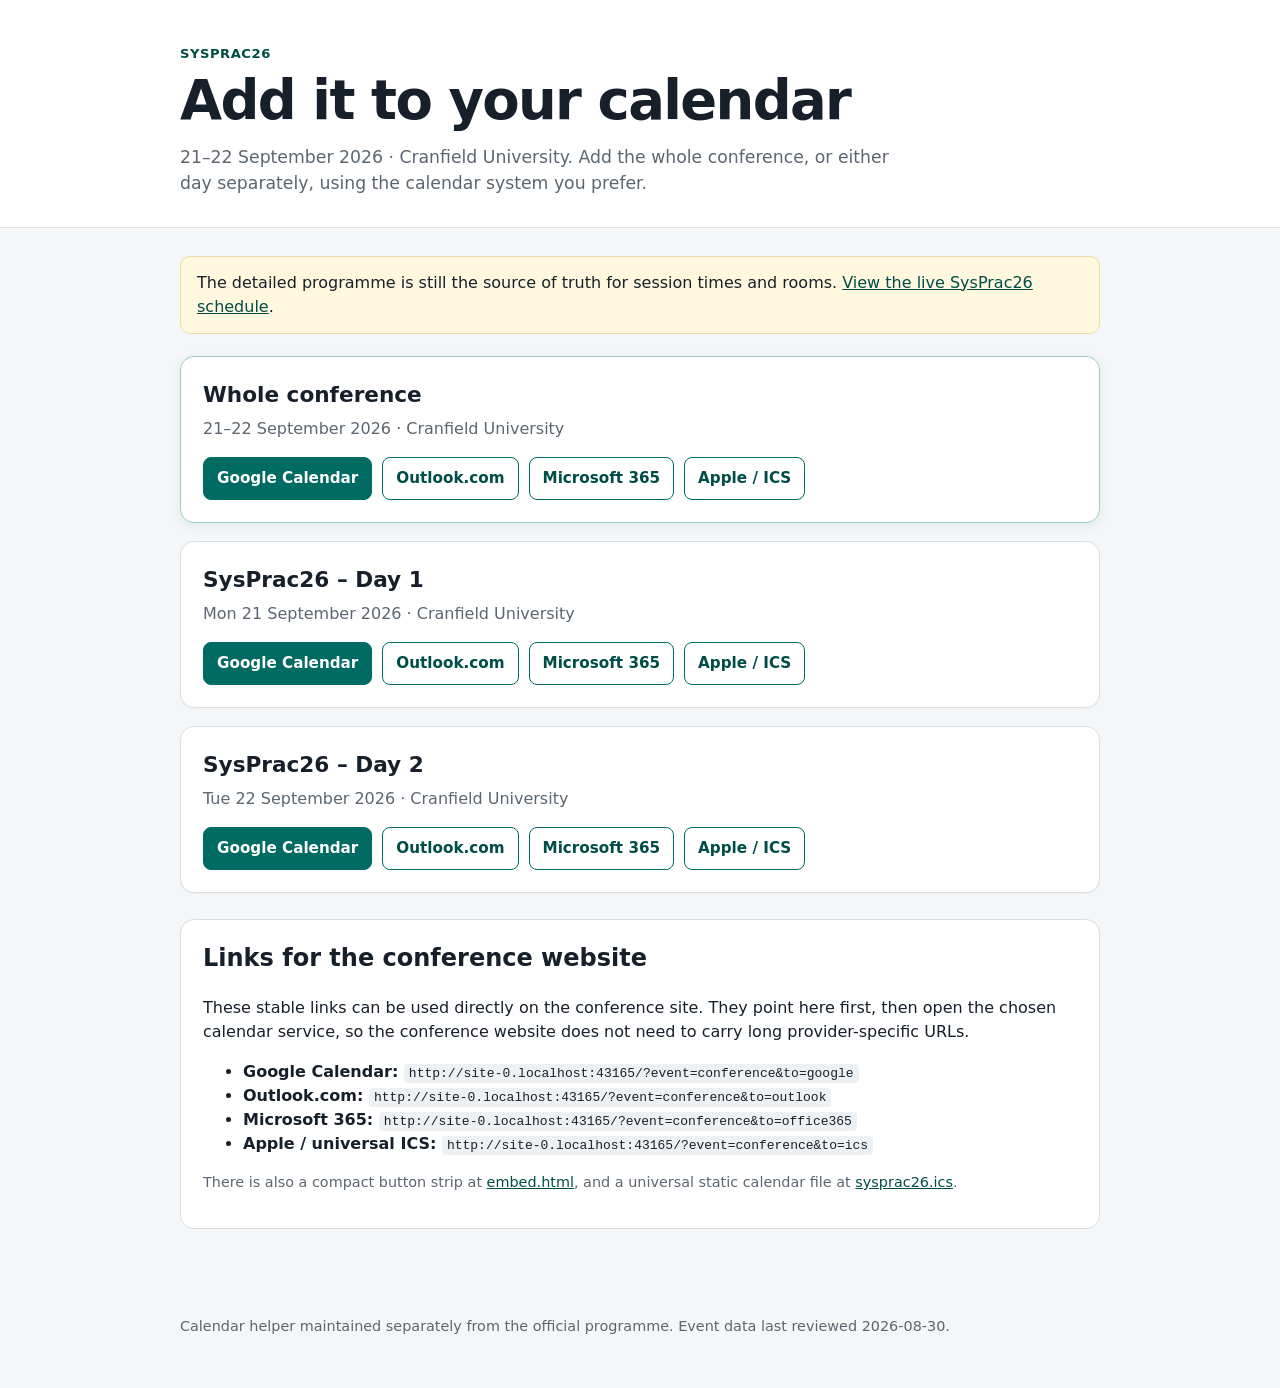
==== index.html @ f89345c1 "Add standalone SysPrac26 calendar page" ====
<!doctype html>
<html lang="en-GB">
<head>
  <meta charset="utf-8">
  <meta name="viewport" content="width=device-width, initial-scale=1">
  <meta name="description" content="Add SysPrac26, 21–22 September 2026 at Cranfield University, to Google Calendar, Outlook, Microsoft 365 or Apple Calendar.">
  <title>SysPrac26 – add to calendar</title>
  <link rel="stylesheet" href="styles.css">
  <script defer src="app.js"></script>
</head>
<body>
  <header>
    <div class="wrap">
      <p class="kicker">SysPrac26</p>
      <h1>Add it to your calendar</h1>
      <p class="lede">21–22 September 2026 · Cranfield University. Add the whole conference, or either day separately, using the calendar system you prefer.</p>
    </div>
  </header>

  <main class="wrap">
    <div class="notice">
      <p>The detailed programme is still the source of truth for session times and rooms. <a href="https://www.systemspractice.org/Schedule26">View the live SysPrac26 schedule</a>.</p>
    </div>

    <div id="events" class="event-grid" aria-live="polite"></div>

    <section class="direct-links">
      <h2>Links for the conference website</h2>
      <p>These stable links can be used directly on the conference site. They point here first, then open the chosen calendar service, so the conference website does not need to carry long provider-specific URLs.</p>
      <ul id="direct-links-list"></ul>
      <p class="small">There is also a compact button strip at <a href="embed.html">embed.html</a>, and a universal static calendar file at <a href="sysprac26.ics">sysprac26.ics</a>.</p>
    </section>
  </main>

  <footer>
    <div class="wrap">
      <p>Calendar helper maintained separately from the official programme. Event data last reviewed <span id="last-reviewed">2026-08-30</span>.</p>
    </div>
  </footer>
</body>
</html>
---- styles.css ----
:root {
  color-scheme: light;
  --ink: #17202a;
  --muted: #5c6670;
  --line: #d9dee3;
  --paper: #ffffff;
  --wash: #f4f6f7;
  --accent: #006b63;
  --accent-dark: #004d47;
  --focus: #ffbf47;
  font-family: Inter, ui-sans-serif, system-ui, -apple-system, BlinkMacSystemFont, "Segoe UI", sans-serif;
}

* { box-sizing: border-box; }

body {
  margin: 0;
  background: var(--wash);
  color: var(--ink);
  line-height: 1.5;
}

a { color: var(--accent-dark); }

a:focus-visible,
button:focus-visible {
  outline: 3px solid var(--focus);
  outline-offset: 3px;
}

.wrap {
  width: min(920px, calc(100% - 32px));
  margin: 0 auto;
}

header {
  background: var(--paper);
  border-bottom: 1px solid var(--line);
  padding: 44px 0 30px;
}

.kicker {
  margin: 0 0 8px;
  color: var(--accent-dark);
  font-weight: 700;
  letter-spacing: .04em;
  text-transform: uppercase;
  font-size: .82rem;
}

h1 {
  margin: 0;
  font-size: clamp(2rem, 5vw, 3.4rem);
  line-height: 1.05;
  letter-spacing: -.03em;
}

.lede {
  margin: 16px 0 0;
  max-width: 720px;
  color: var(--muted);
  font-size: 1.08rem;
}

main { padding: 28px 0 52px; }

.notice {
  background: #fff8df;
  border: 1px solid #eadba7;
  border-radius: 10px;
  padding: 14px 16px;
  margin-bottom: 22px;
}

.notice p { margin: 0; }

.event-grid {
  display: grid;
  gap: 18px;
}

.event-card {
  background: var(--paper);
  border: 1px solid var(--line);
  border-radius: 14px;
  padding: 22px;
  box-shadow: 0 1px 2px rgba(0,0,0,.04);
}

.event-card.primary {
  border-color: #9ccdc9;
  box-shadow: 0 3px 12px rgba(0, 107, 99, .08);
}

.event-card h2 {
  margin: 0 0 6px;
  font-size: 1.35rem;
}

.meta {
  margin: 0 0 16px;
  color: var(--muted);
}

.actions {
  display: flex;
  flex-wrap: wrap;
  gap: 10px;
}

.button {
  display: inline-block;
  border: 1px solid var(--accent);
  border-radius: 8px;
  padding: 9px 13px;
  background: var(--paper);
  color: var(--accent-dark);
  text-decoration: none;
  font-weight: 650;
  font-size: .95rem;
}

.button:hover {
  background: #edf8f7;
}

.button.primary {
  background: var(--accent);
  color: #fff;
}

.button.primary:hover { background: var(--accent-dark); }

.small {
  color: var(--muted);
  font-size: .9rem;
}

.direct-links {
  margin-top: 26px;
  background: var(--paper);
  border: 1px solid var(--line);
  border-radius: 14px;
  padding: 20px 22px;
}

.direct-links h2 { margin-top: 0; }

code {
  background: #eef1f3;
  border-radius: 4px;
  padding: 2px 5px;
  overflow-wrap: anywhere;
}

footer {
  padding: 20px 0 36px;
  color: var(--muted);
  font-size: .9rem;
}

.embed-body {
  background: transparent;
  padding: 8px;
}

.embed-box {
  display: flex;
  flex-wrap: wrap;
  gap: 8px;
  align-items: center;
}

.embed-label {
  font-weight: 700;
  margin-right: 2px;
}

@media (max-width: 560px) {
  header { padding-top: 30px; }
  .wrap { width: min(100% - 22px, 920px); }
  .event-card { padding: 18px; }
  .button { width: 100%; text-align: center; }
  .embed-box .button { width: auto; }
}
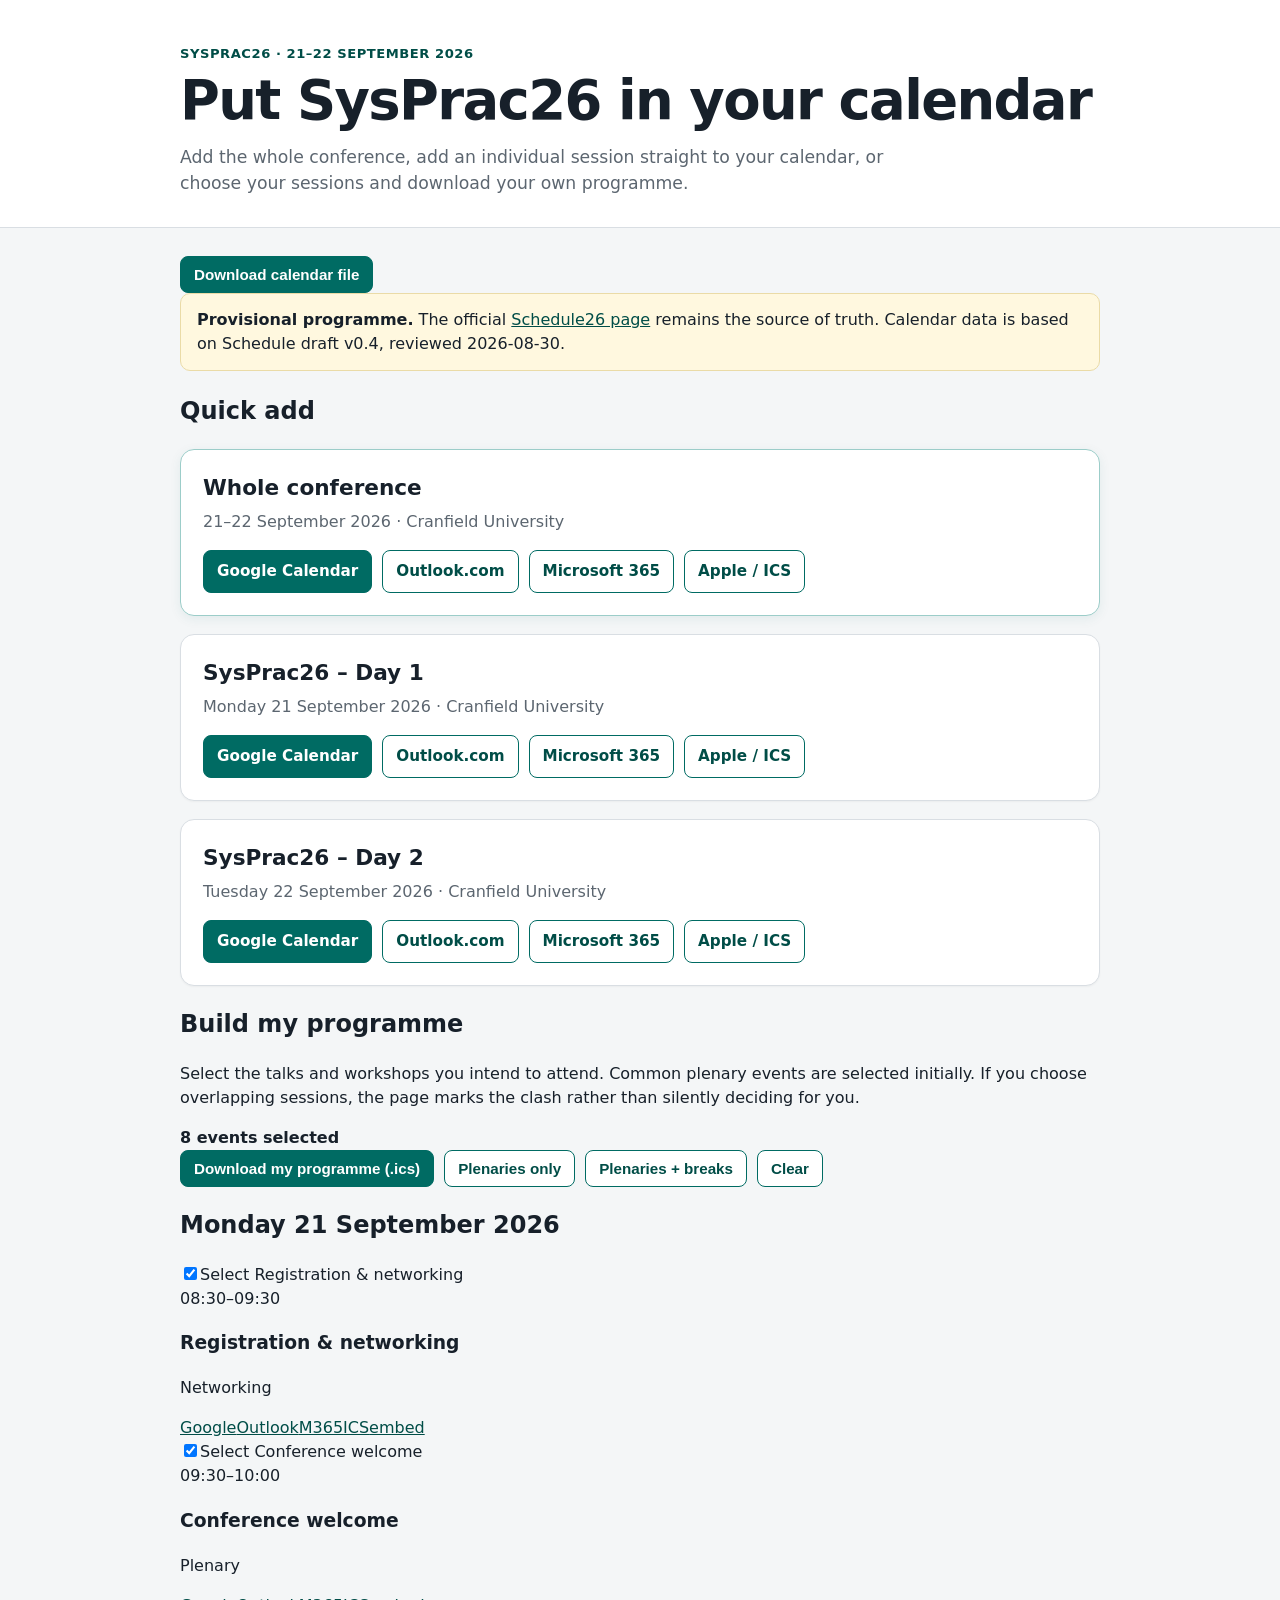
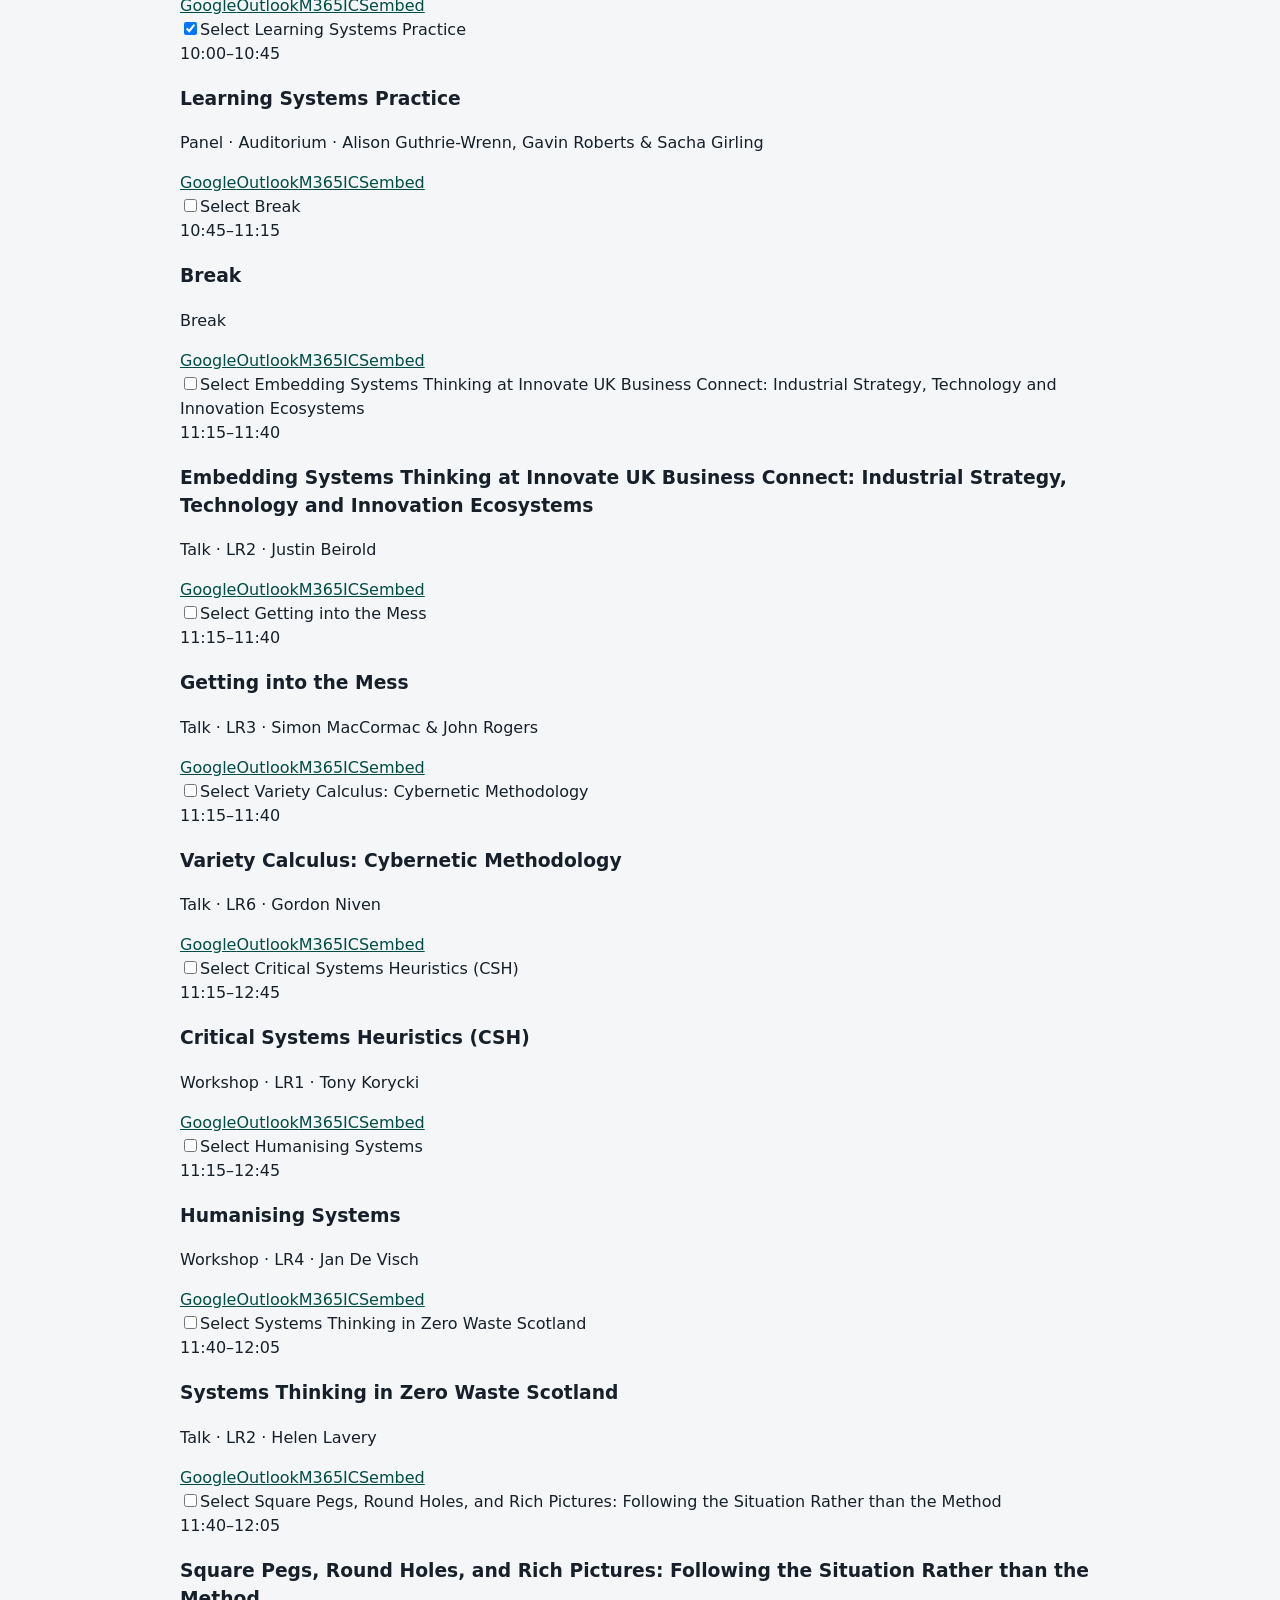
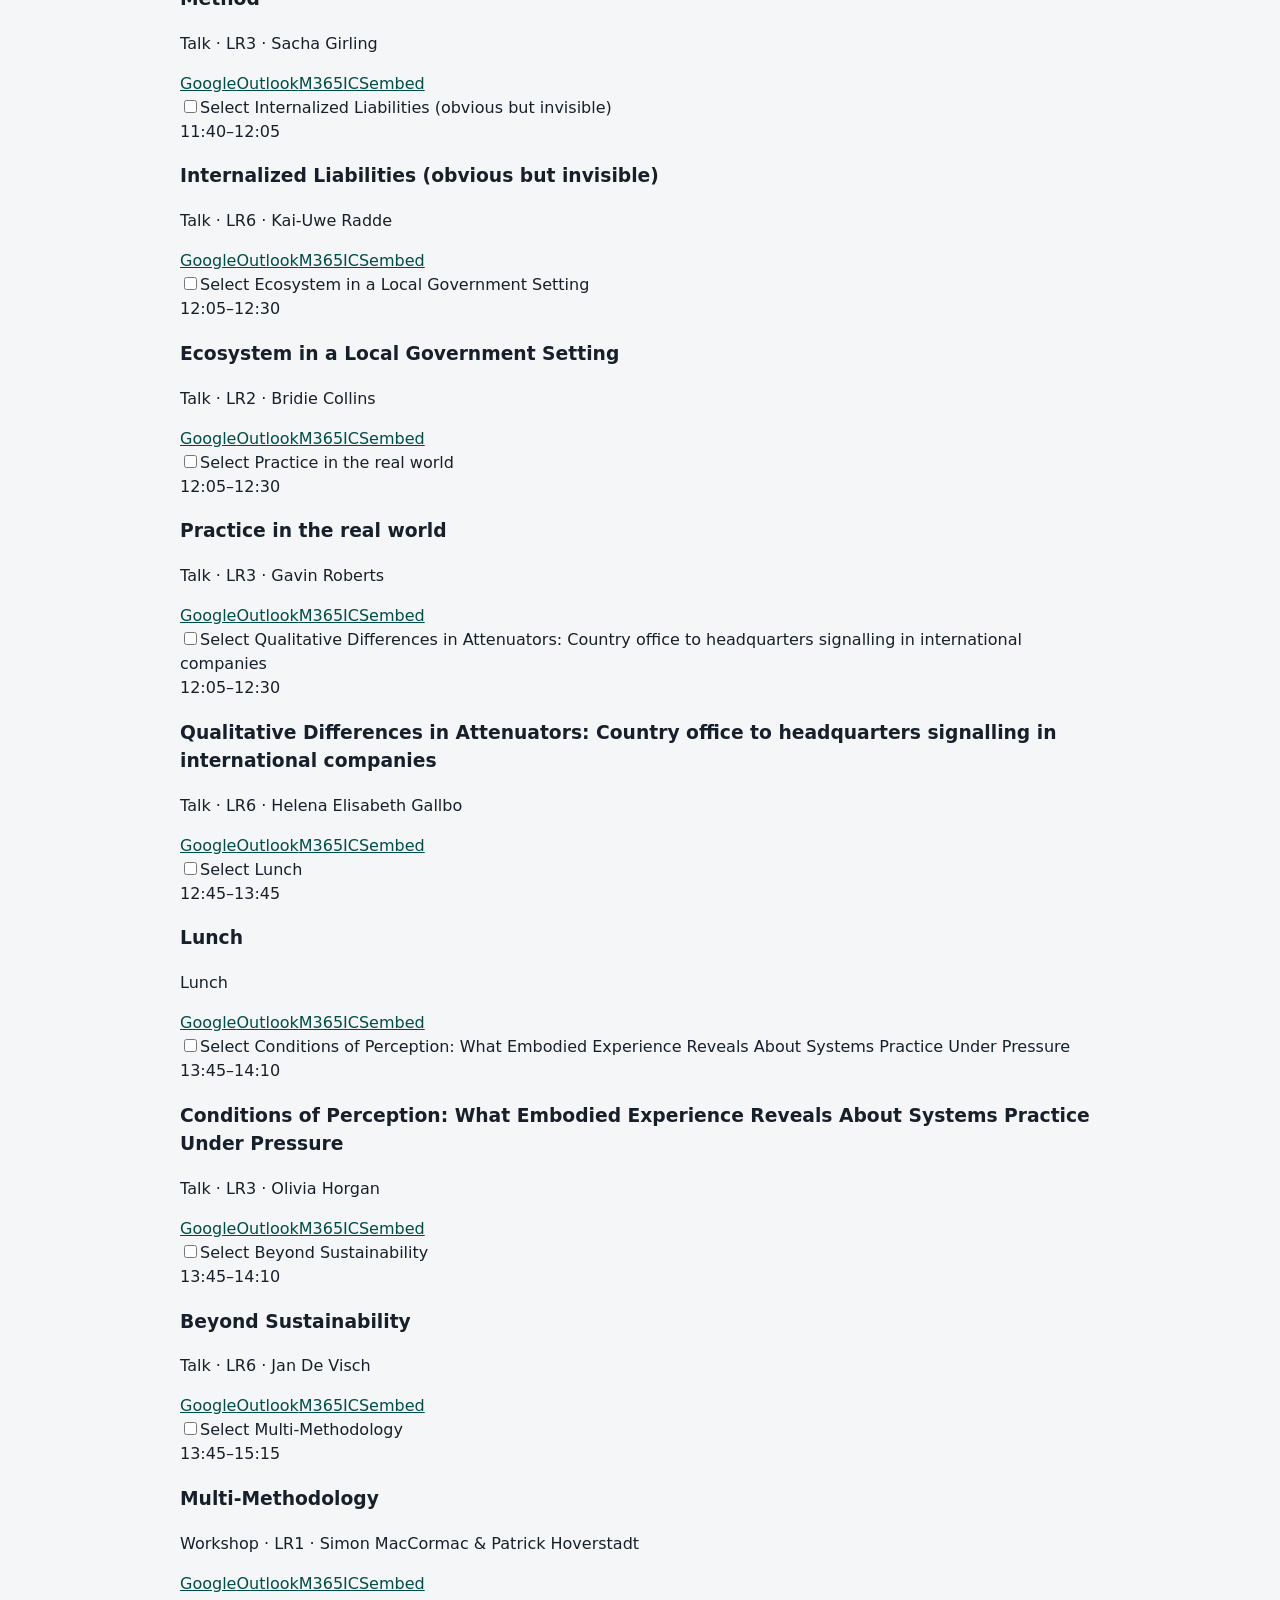
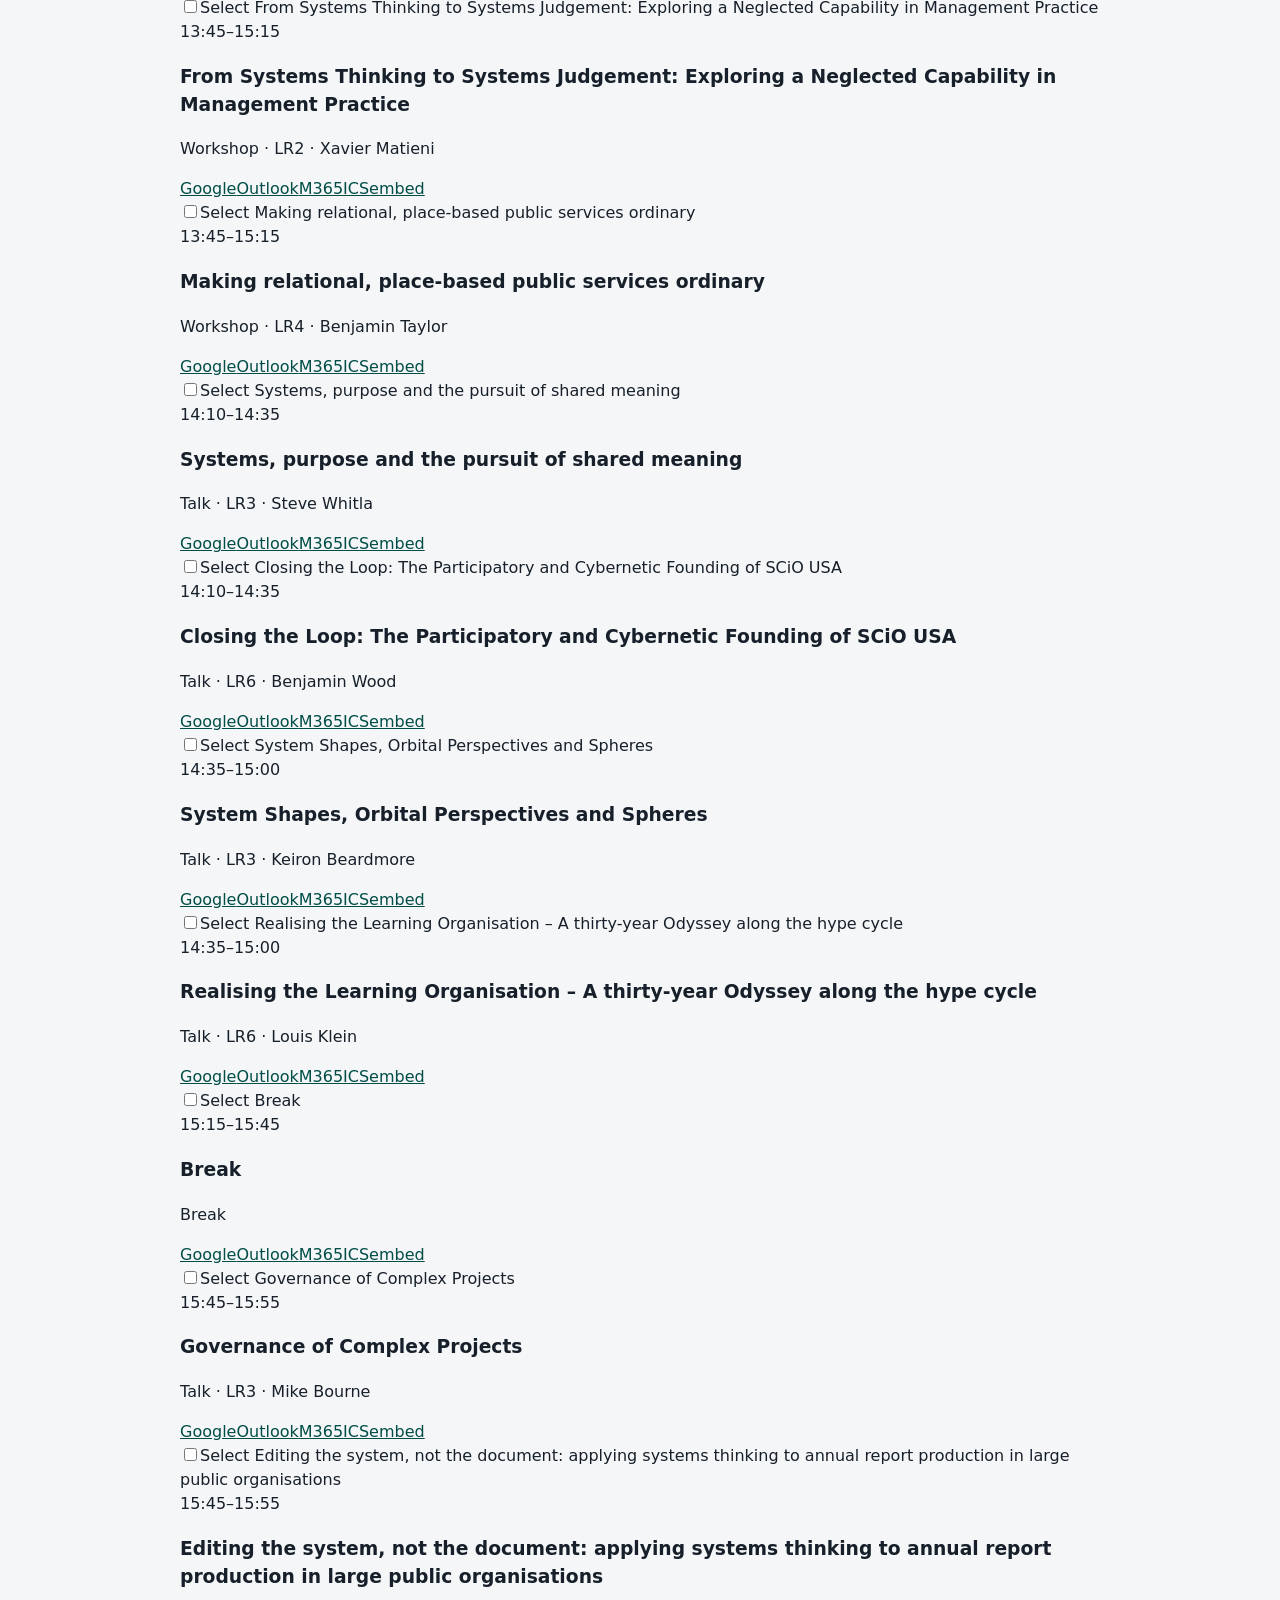
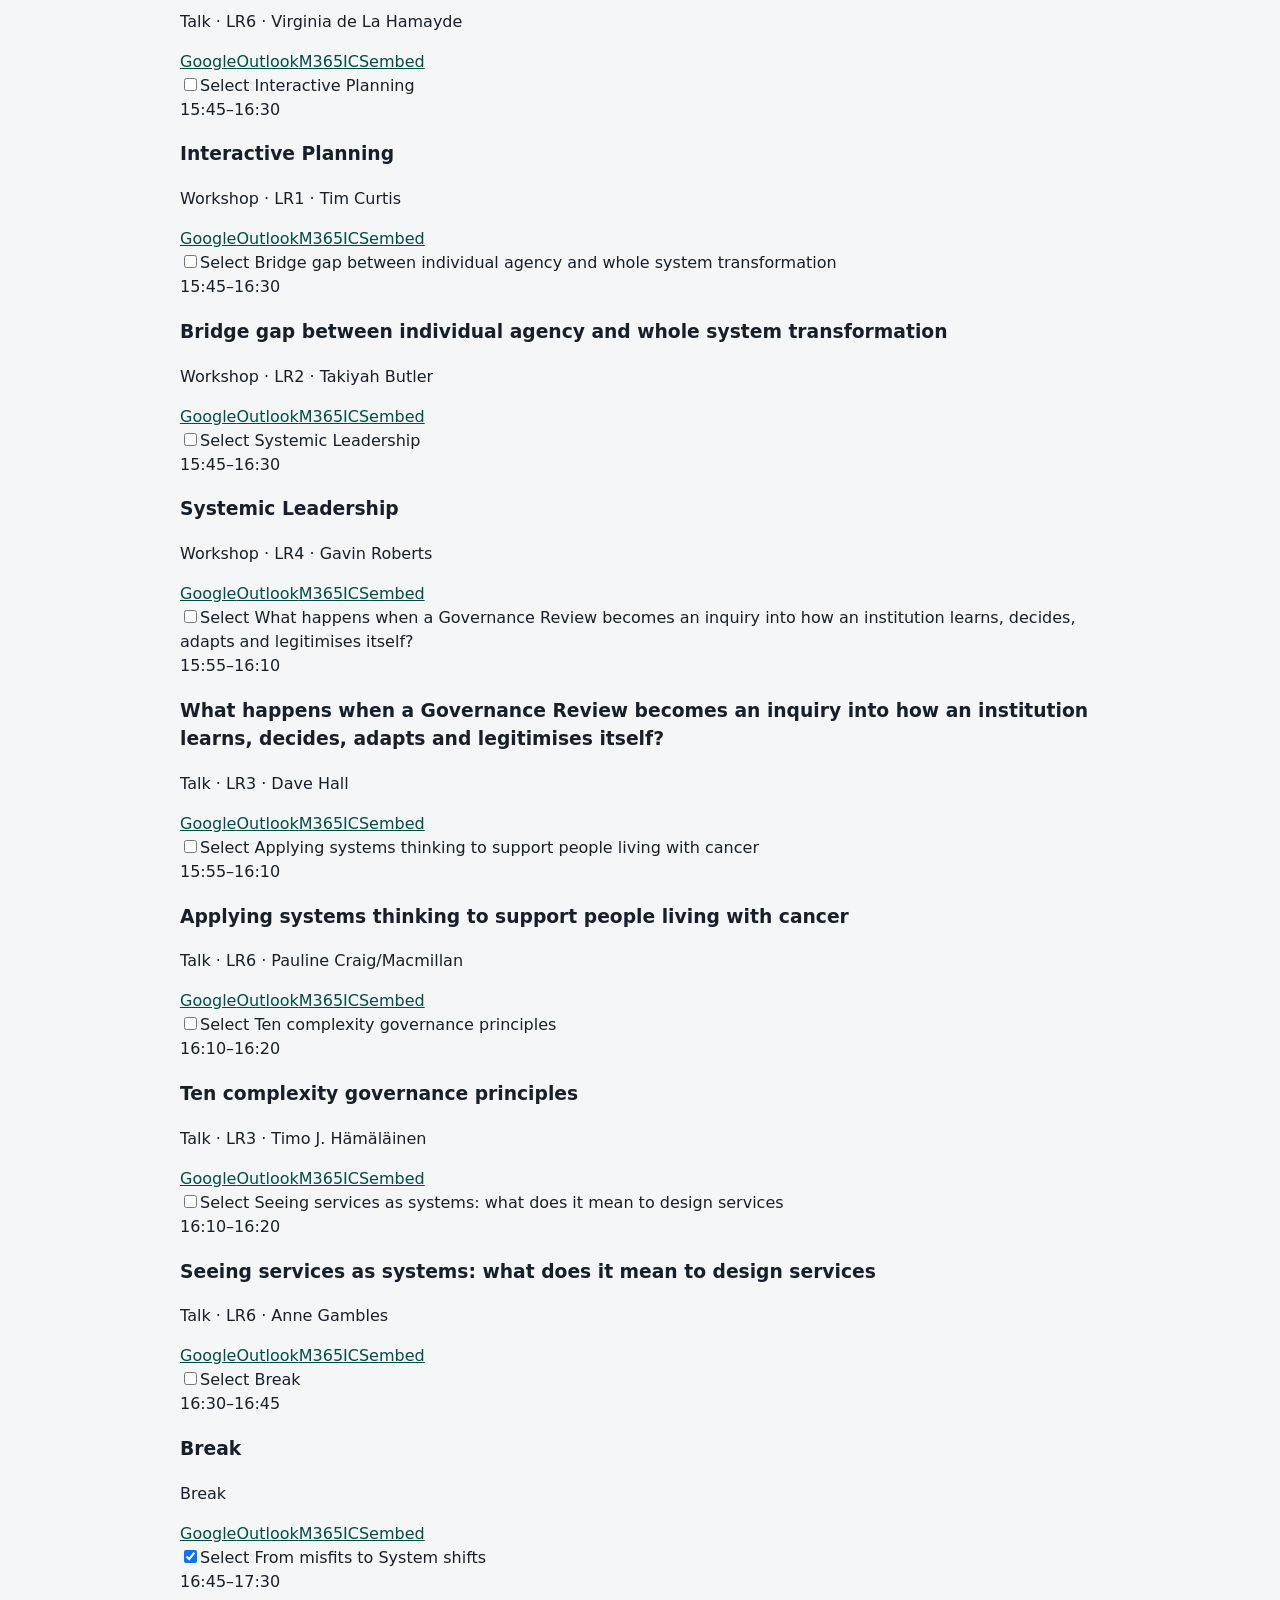
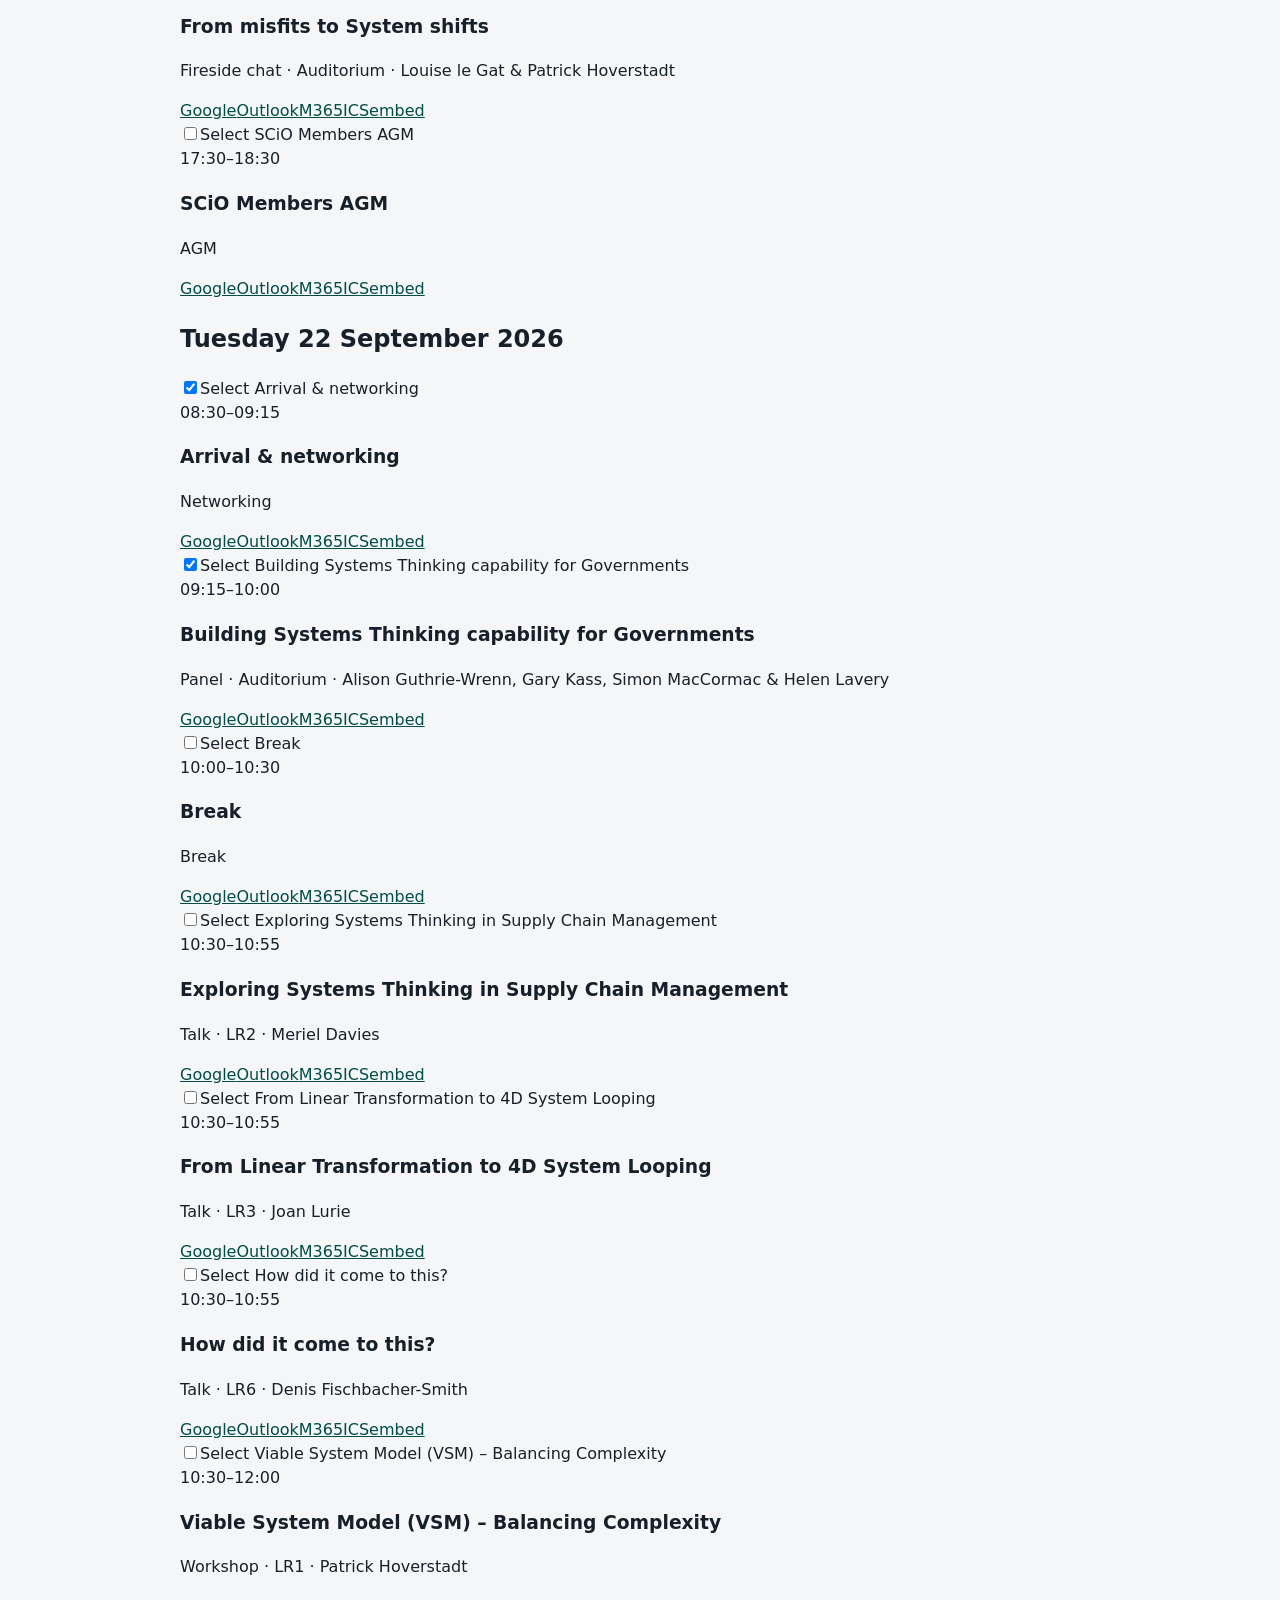
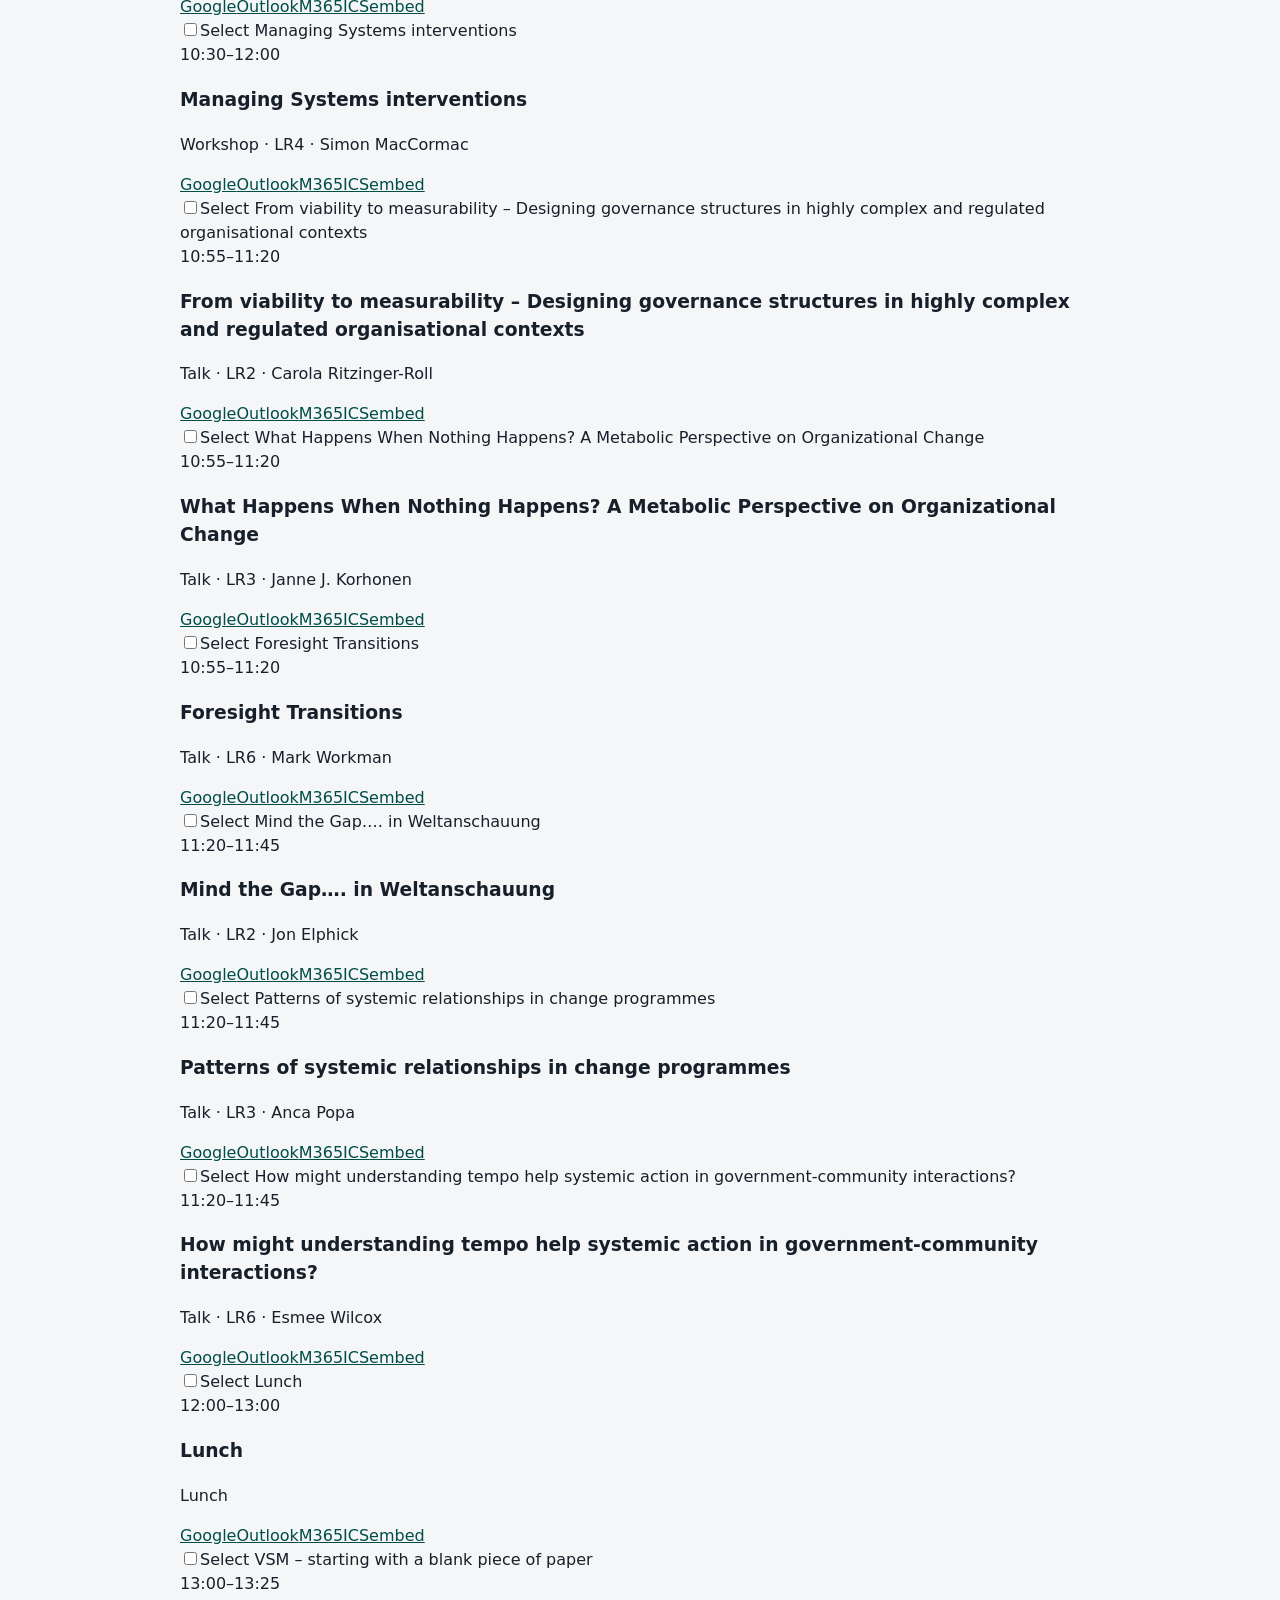
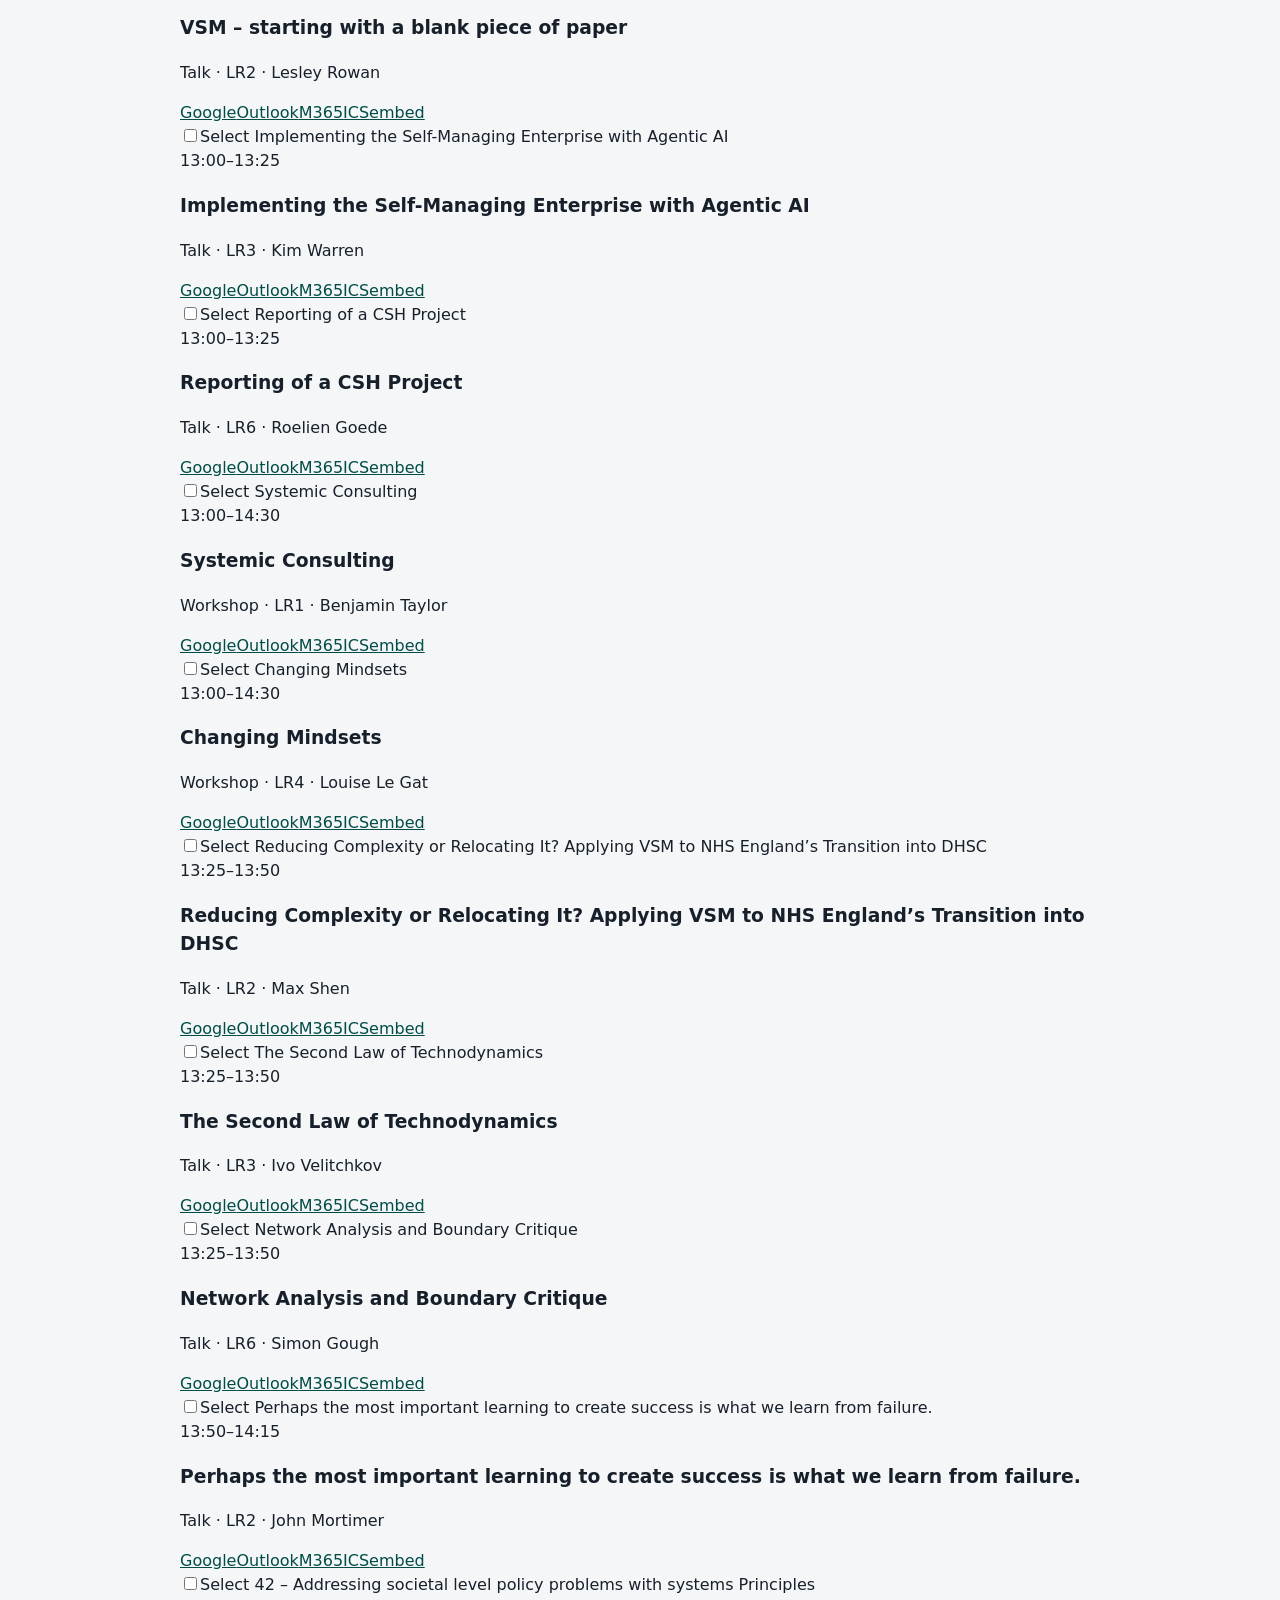
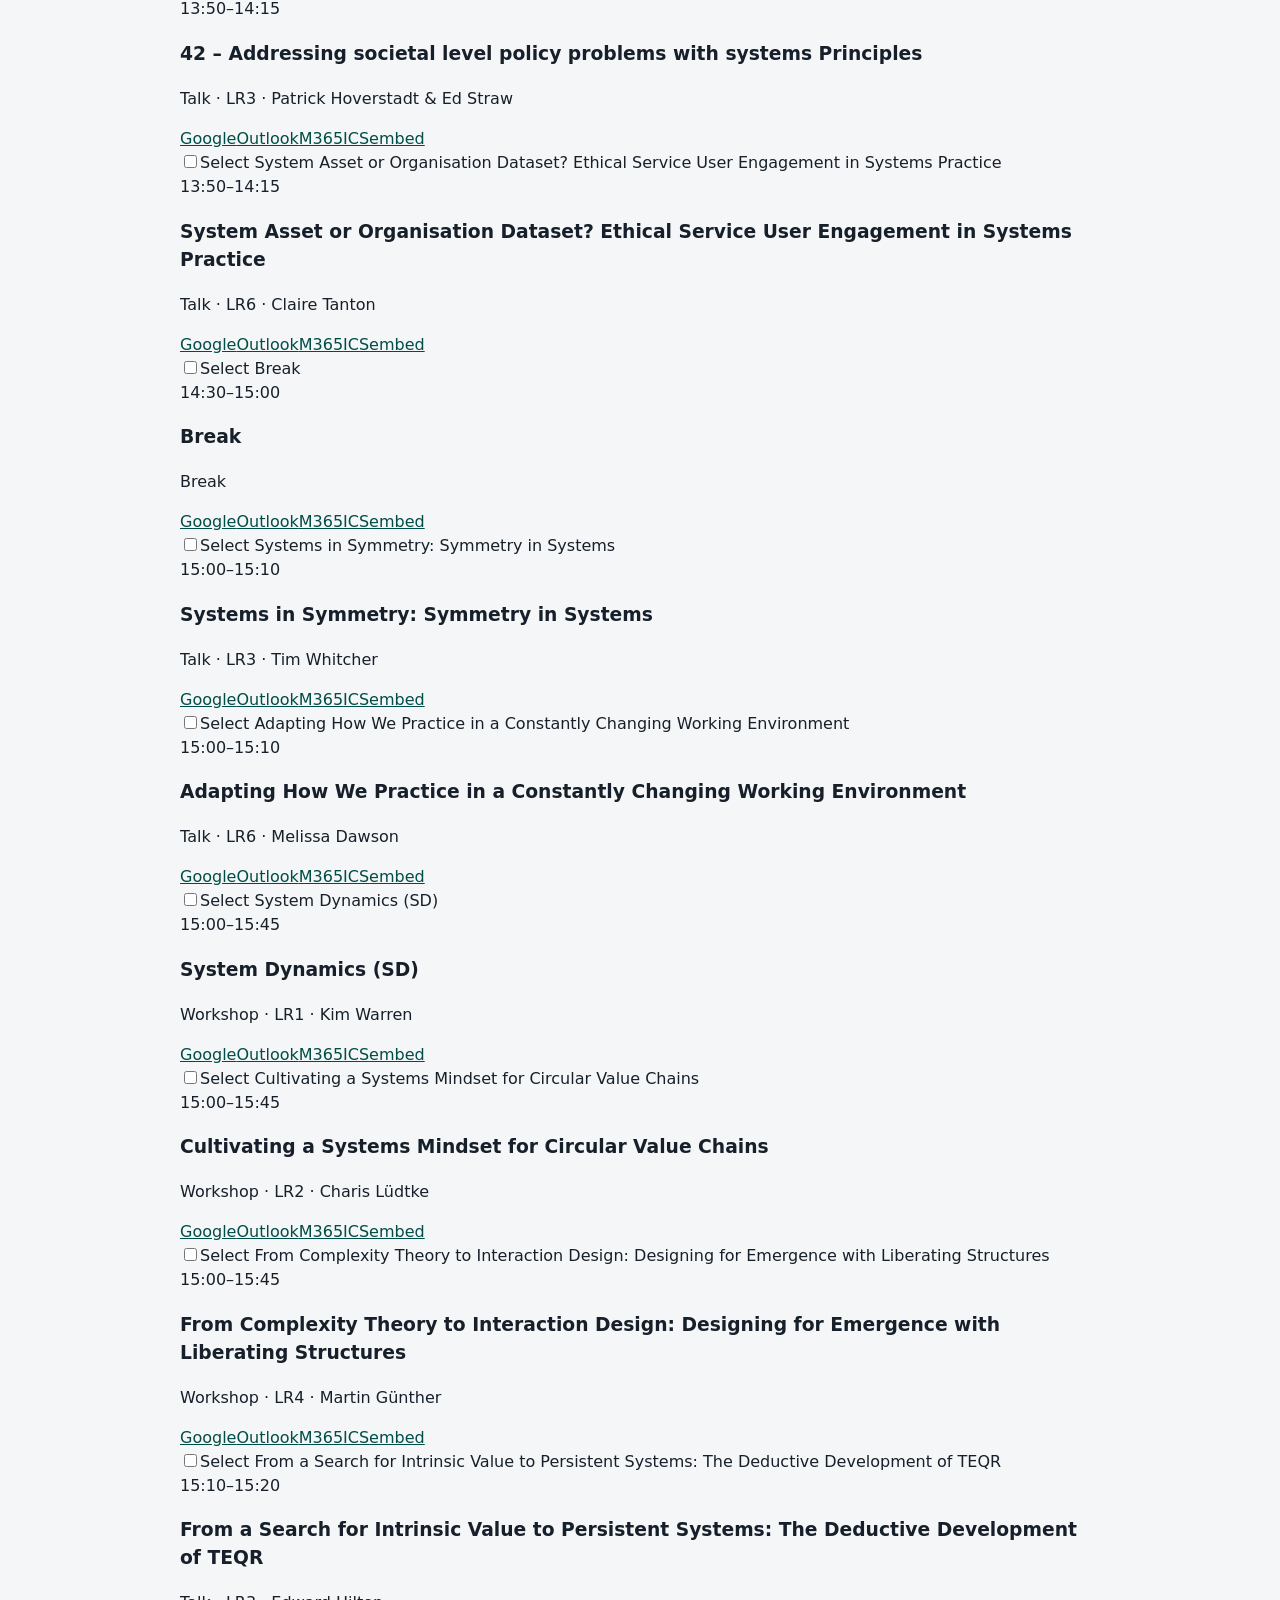
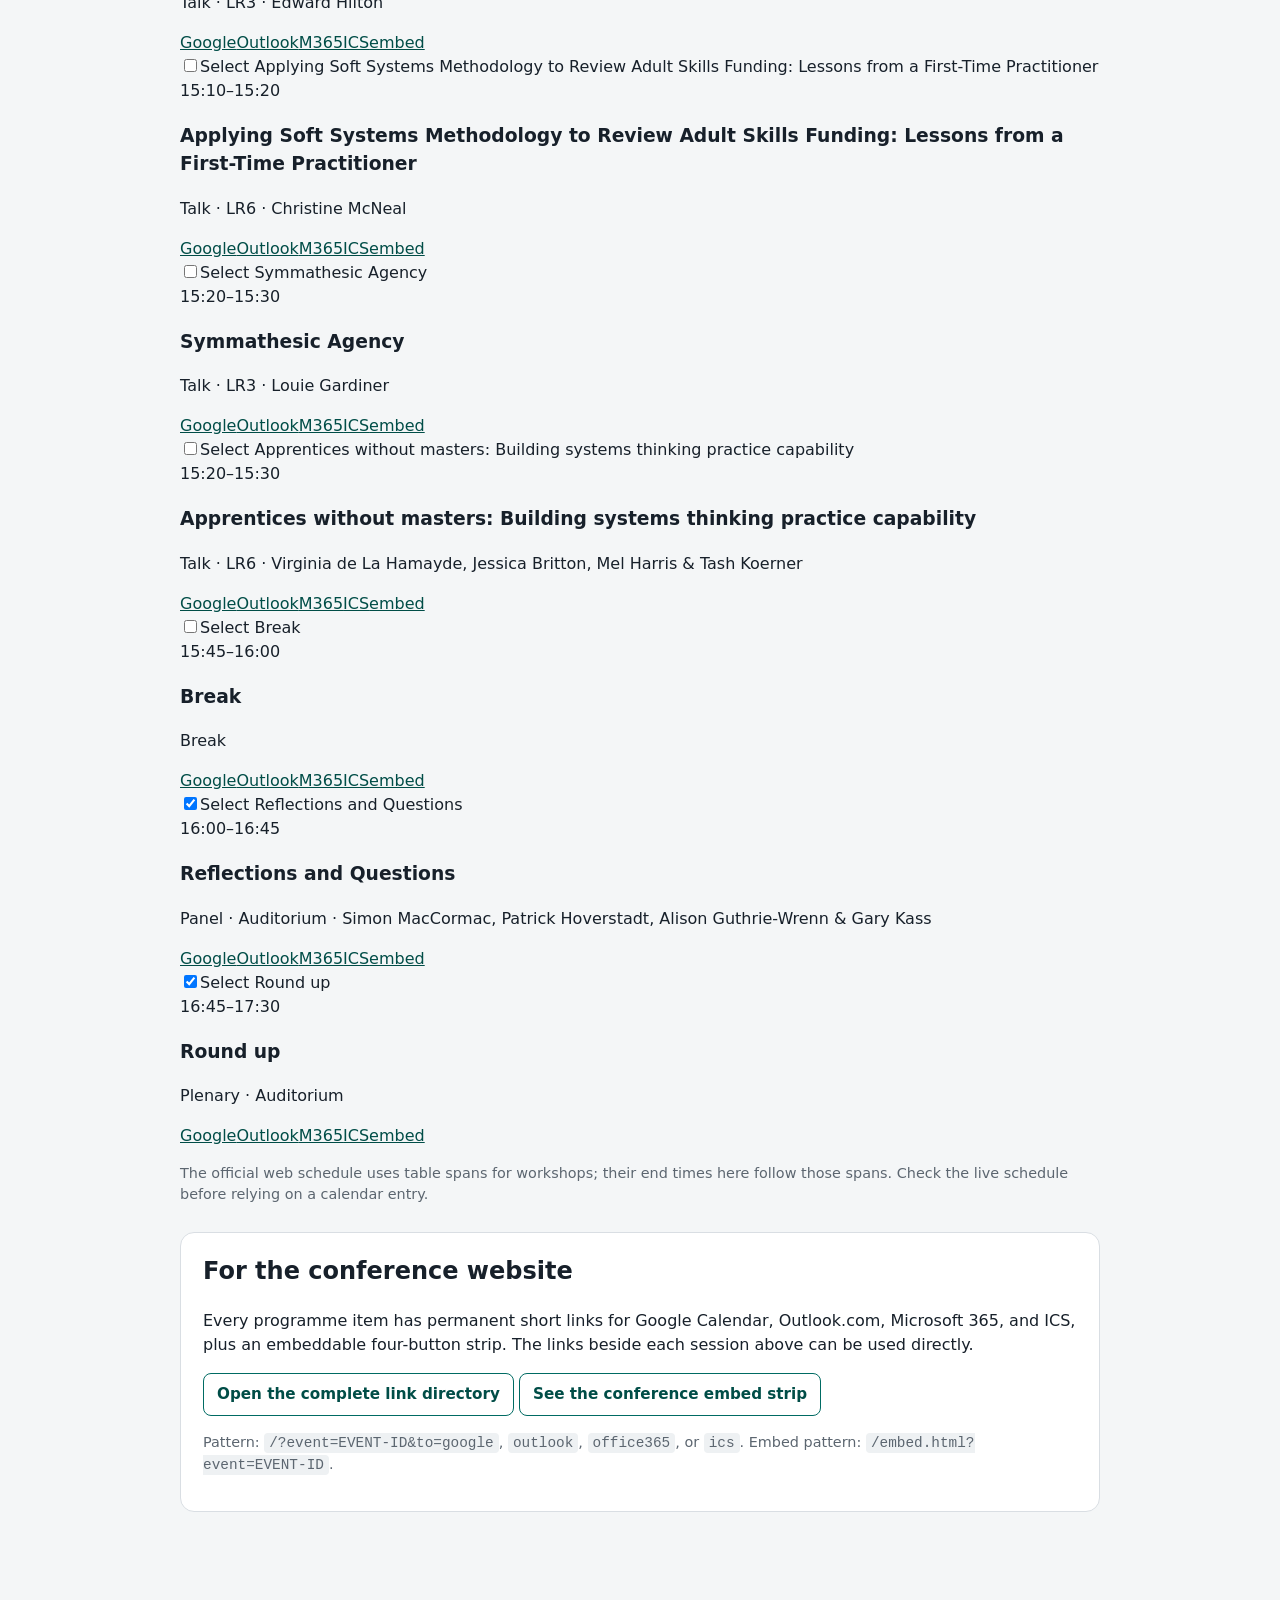
==== commit 3e06457d: "Add personal programme builder interface" ====
--- a/index.html
+++ b/index.html
@@ -3,38 +3,68 @@
 <head>
   <meta charset="utf-8">
   <meta name="viewport" content="width=device-width, initial-scale=1">
-  <meta name="description" content="Add SysPrac26, 21–22 September 2026 at Cranfield University, to Google Calendar, Outlook, Microsoft 365 or Apple Calendar.">
+  <meta name="description" content="Build your SysPrac26 programme and add individual sessions to Google Calendar, Outlook, Microsoft 365 or Apple Calendar.">
   <title>SysPrac26 – add to calendar</title>
   <link rel="stylesheet" href="styles.css">
+  <script defer src="data.js"></script>
   <script defer src="app.js"></script>
 </head>
 <body>
   <header>
     <div class="wrap">
-      <p class="kicker">SysPrac26</p>
-      <h1>Add it to your calendar</h1>
-      <p class="lede">21–22 September 2026 · Cranfield University. Add the whole conference, or either day separately, using the calendar system you prefer.</p>
+      <p class="kicker">SysPrac26 · 21–22 September 2026</p>
+      <h1>Put SysPrac26 in your calendar</h1>
+      <p class="lede">Add the whole conference, add an individual session straight to your calendar, or choose your sessions and download your own programme.</p>
     </div>
   </header>
 
   <main class="wrap">
+    <div id="app-error" class="notice error" hidden></div>
+    <button id="download-fallback" class="button primary" type="button" hidden>Download calendar file</button>
+
     <div class="notice">
-      <p>The detailed programme is still the source of truth for session times and rooms. <a href="https://www.systemspractice.org/Schedule26">View the live SysPrac26 schedule</a>.</p>
+      <p><strong>Provisional programme.</strong> The official <a href="https://www.systemspractice.org/Schedule26">Schedule26 page</a> remains the source of truth. Calendar data is based on <span data-source-version>Schedule draft v0.4</span>, reviewed <span data-last-reviewed>2026-08-30</span>.</p>
     </div>
 
-    <div id="events" class="event-grid" aria-live="polite"></div>
+    <section aria-labelledby="quick-add-heading">
+      <h2 id="quick-add-heading">Quick add</h2>
+      <div id="overview-events" class="event-grid"></div>
+    </section>
+
+    <section class="builder" aria-labelledby="builder-heading">
+      <div class="builder-intro">
+        <h2 id="builder-heading">Build my programme</h2>
+        <p>Select the talks and workshops you intend to attend. Common plenary events are selected initially. If you choose overlapping sessions, the page marks the clash rather than silently deciding for you.</p>
+      </div>
+
+      <div class="builder-controls" aria-live="polite">
+        <div>
+          <strong id="selection-count">0 events selected</strong>
+          <p id="conflict-warning" class="conflict-warning" hidden></p>
+        </div>
+        <div class="actions compact-actions">
+          <button id="download-selected" class="button primary" type="button">Download my programme (.ics)</button>
+          <button id="select-defaults" class="button" type="button">Plenaries only</button>
+          <button id="select-breaks" class="button" type="button">Plenaries + breaks</button>
+          <button id="clear-selection" class="button" type="button">Clear</button>
+        </div>
+      </div>
+
+      <div id="programme"></div>
+      <p class="small workshop-note">The official web schedule uses table spans for workshops; their end times here follow those spans. Check the live schedule before relying on a calendar entry.</p>
+    </section>
 
     <section class="direct-links">
-      <h2>Links for the conference website</h2>
-      <p>These stable links can be used directly on the conference site. They point here first, then open the chosen calendar service, so the conference website does not need to carry long provider-specific URLs.</p>
-      <ul id="direct-links-list"></ul>
-      <p class="small">There is also a compact button strip at <a href="embed.html">embed.html</a>, and a universal static calendar file at <a href="sysprac26.ics">sysprac26.ics</a>.</p>
+      <h2>For the conference website</h2>
+      <p>Every programme item has permanent short links for Google Calendar, Outlook.com, Microsoft 365, and ICS, plus an embeddable four-button strip. The links beside each session above can be used directly.</p>
+      <p><a class="button" href="links.html">Open the complete link directory</a> <a class="button" href="embed.html">See the conference embed strip</a></p>
+      <p class="small">Pattern: <code>/?event=EVENT-ID&amp;to=google</code>, <code>outlook</code>, <code>office365</code>, or <code>ics</code>. Embed pattern: <code>/embed.html?event=EVENT-ID</code>.</p>
     </section>
   </main>
 
   <footer>
     <div class="wrap">
-      <p>Calendar helper maintained separately from the official programme. Event data last reviewed <span id="last-reviewed">2026-08-30</span>.</p>
+      <p>SysPrac26 calendar helper · Cranfield University · official programme: <a href="https://www.systemspractice.org/Schedule26">Schedule26</a>.</p>
     </div>
   </footer>
 </body>
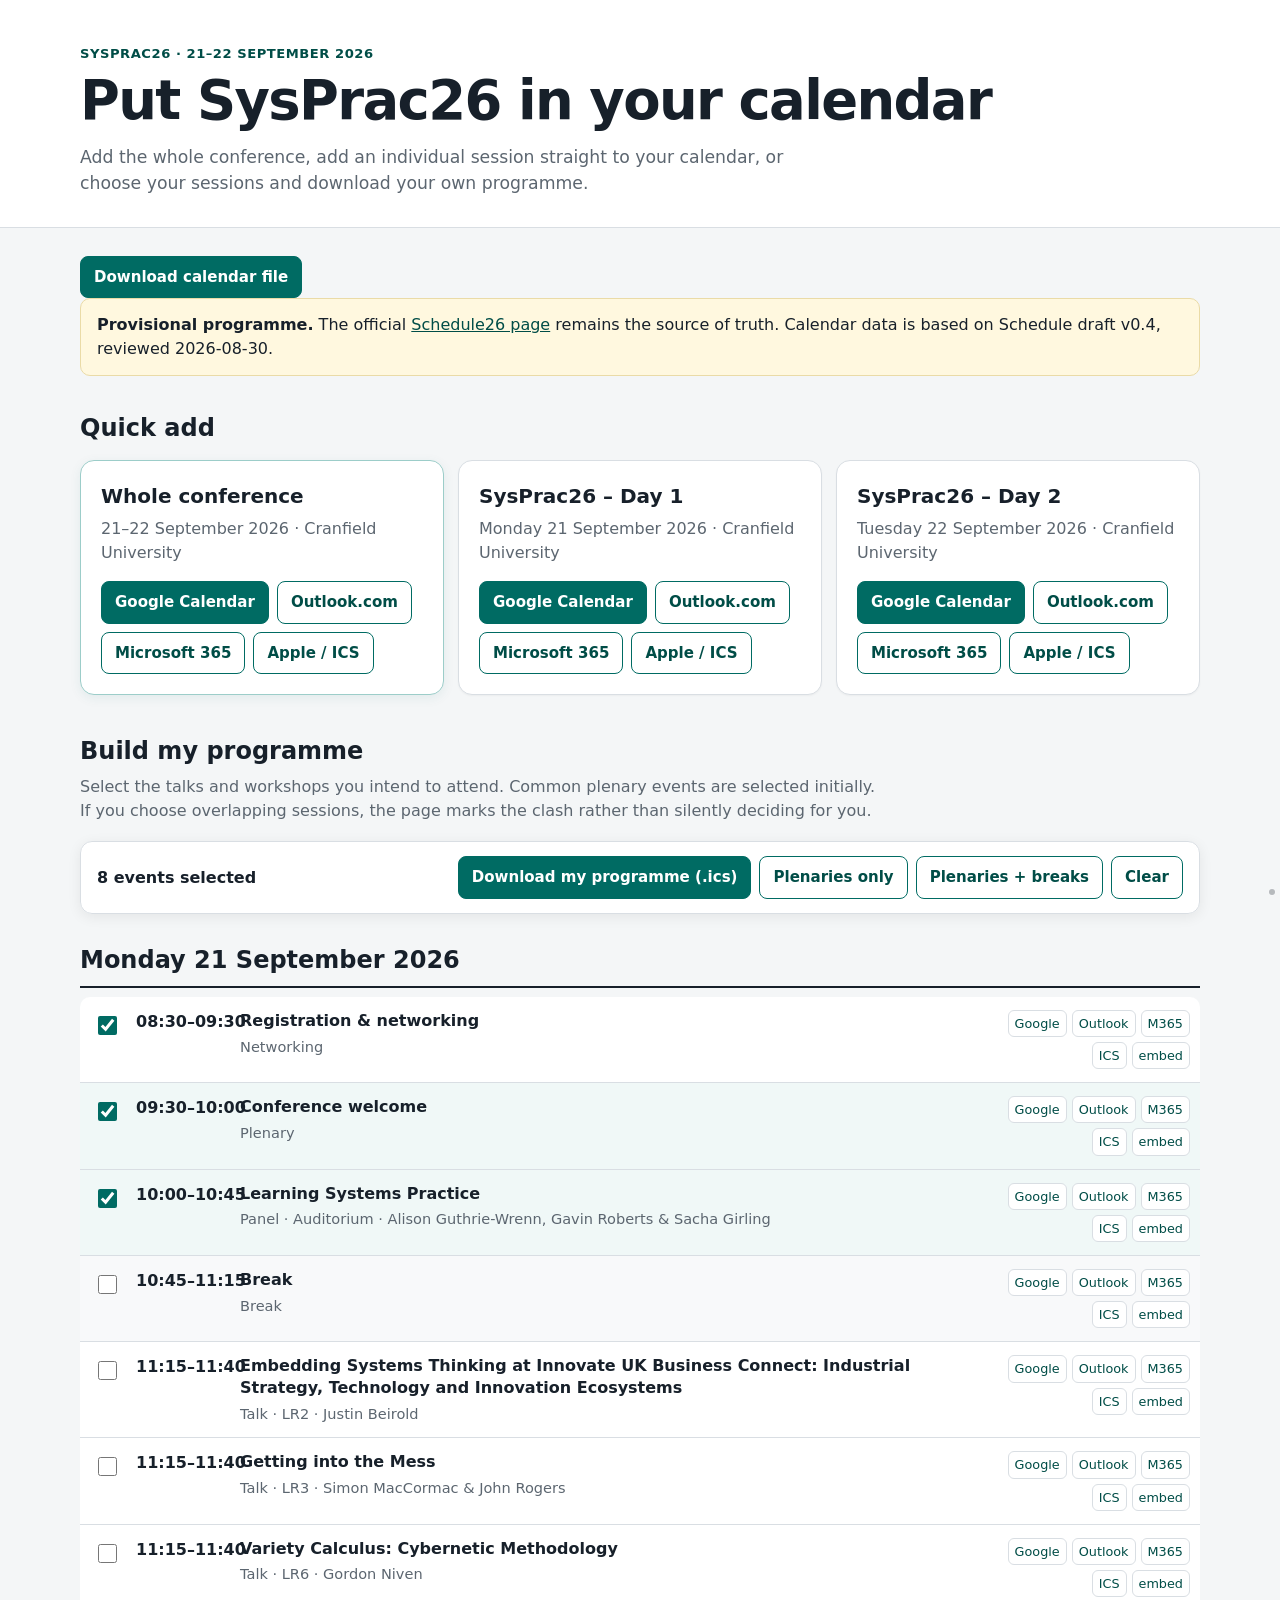
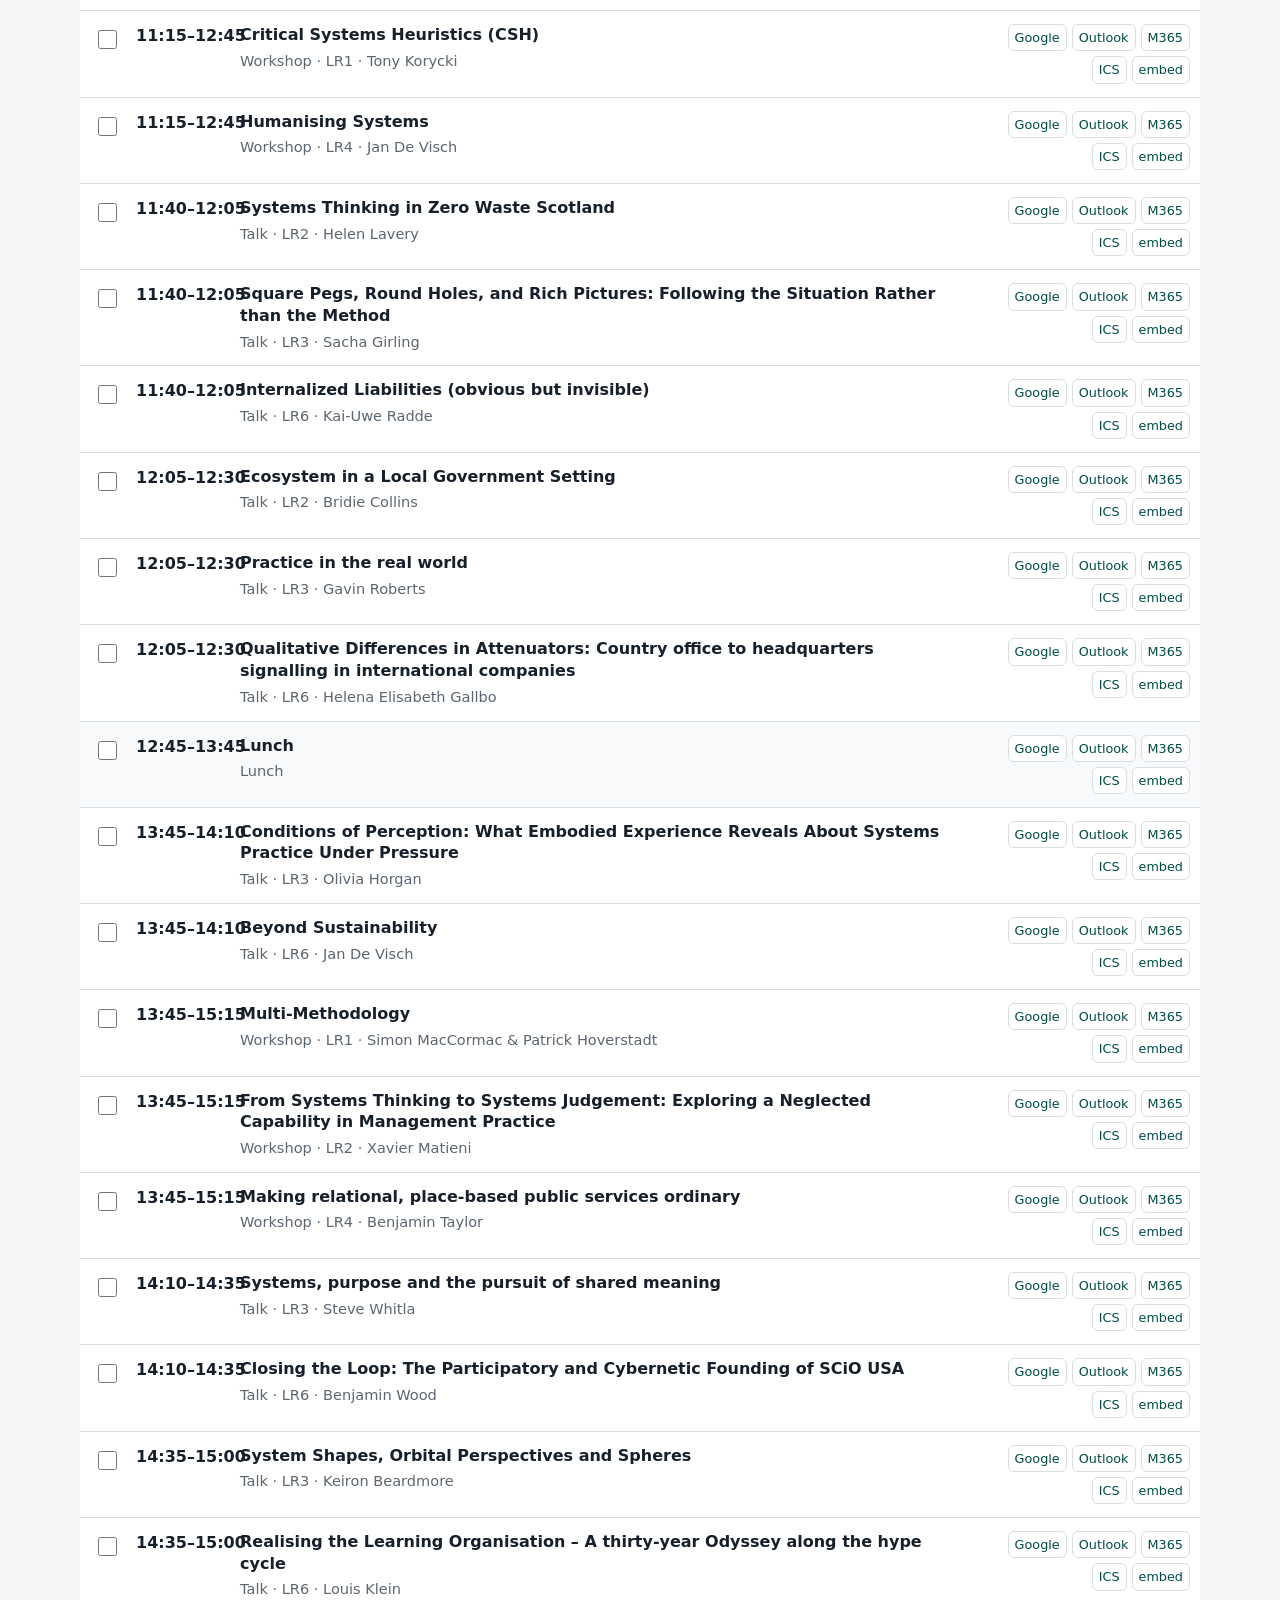
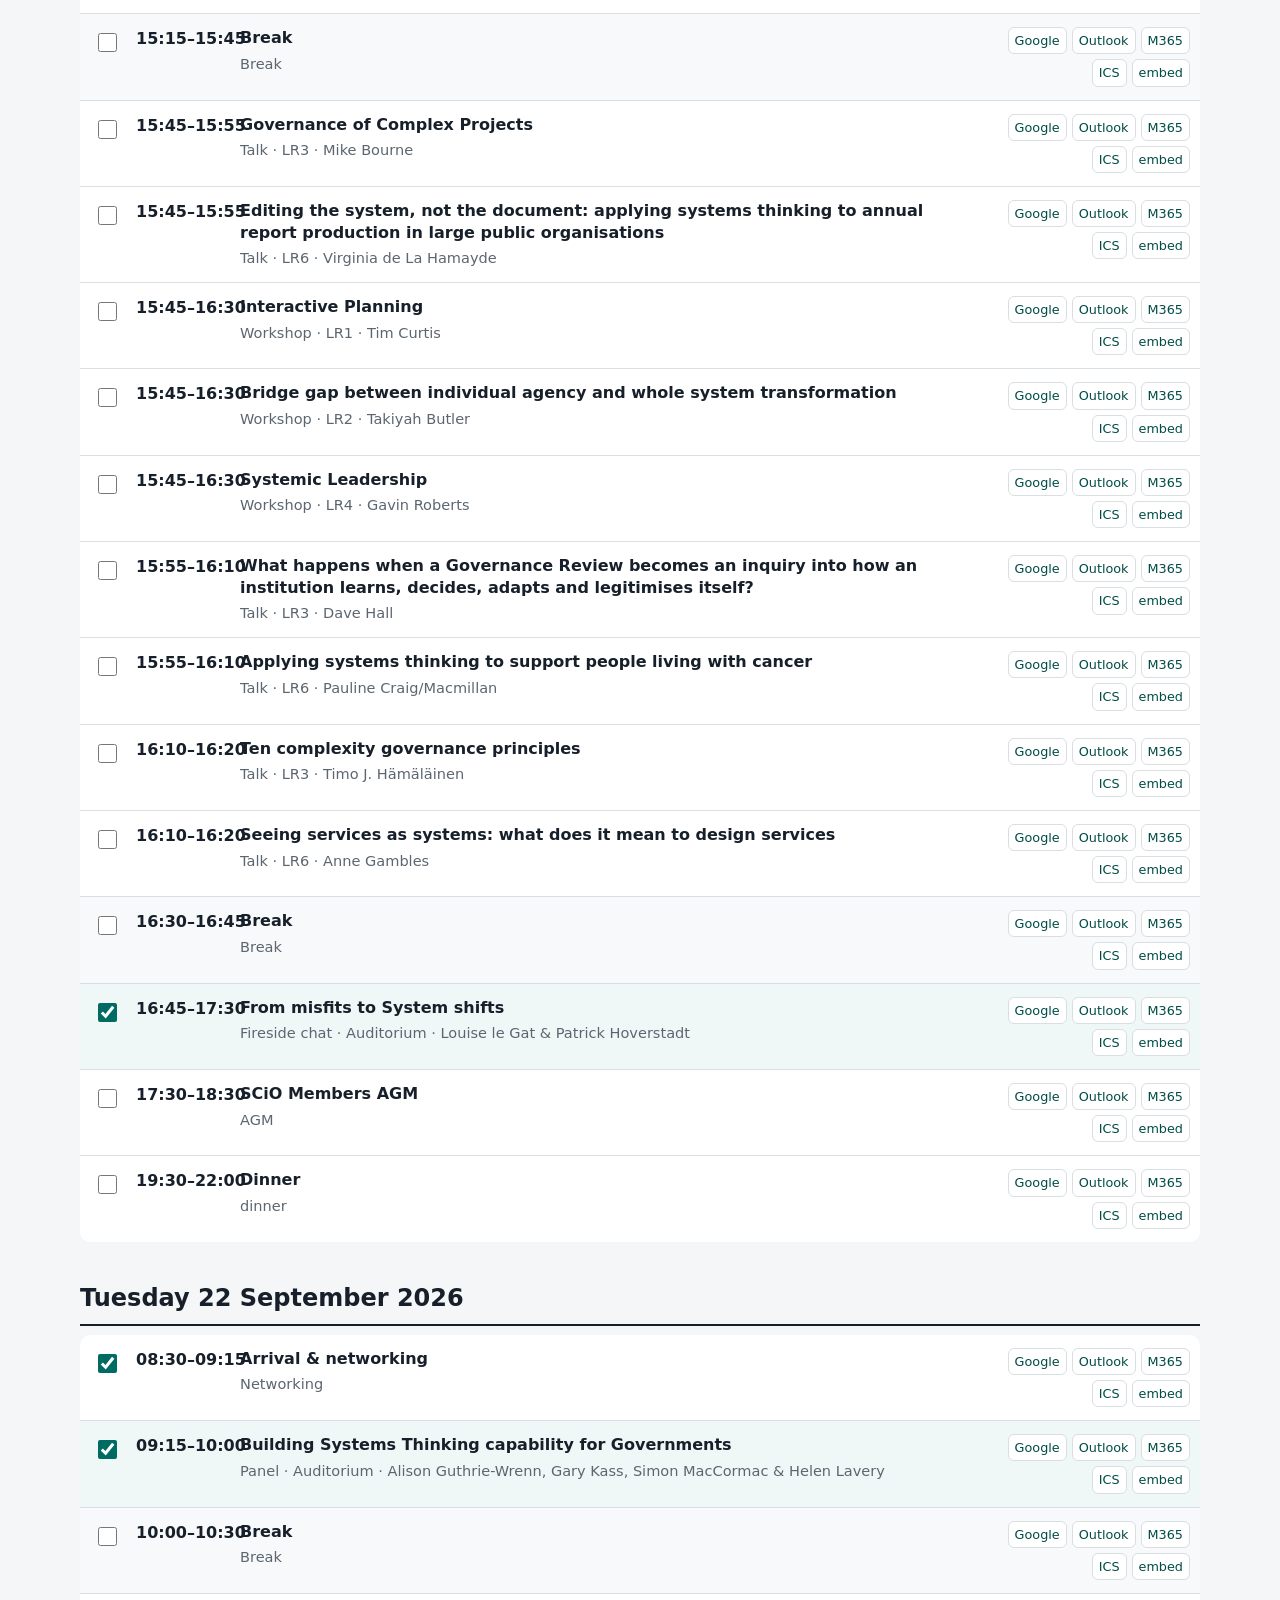
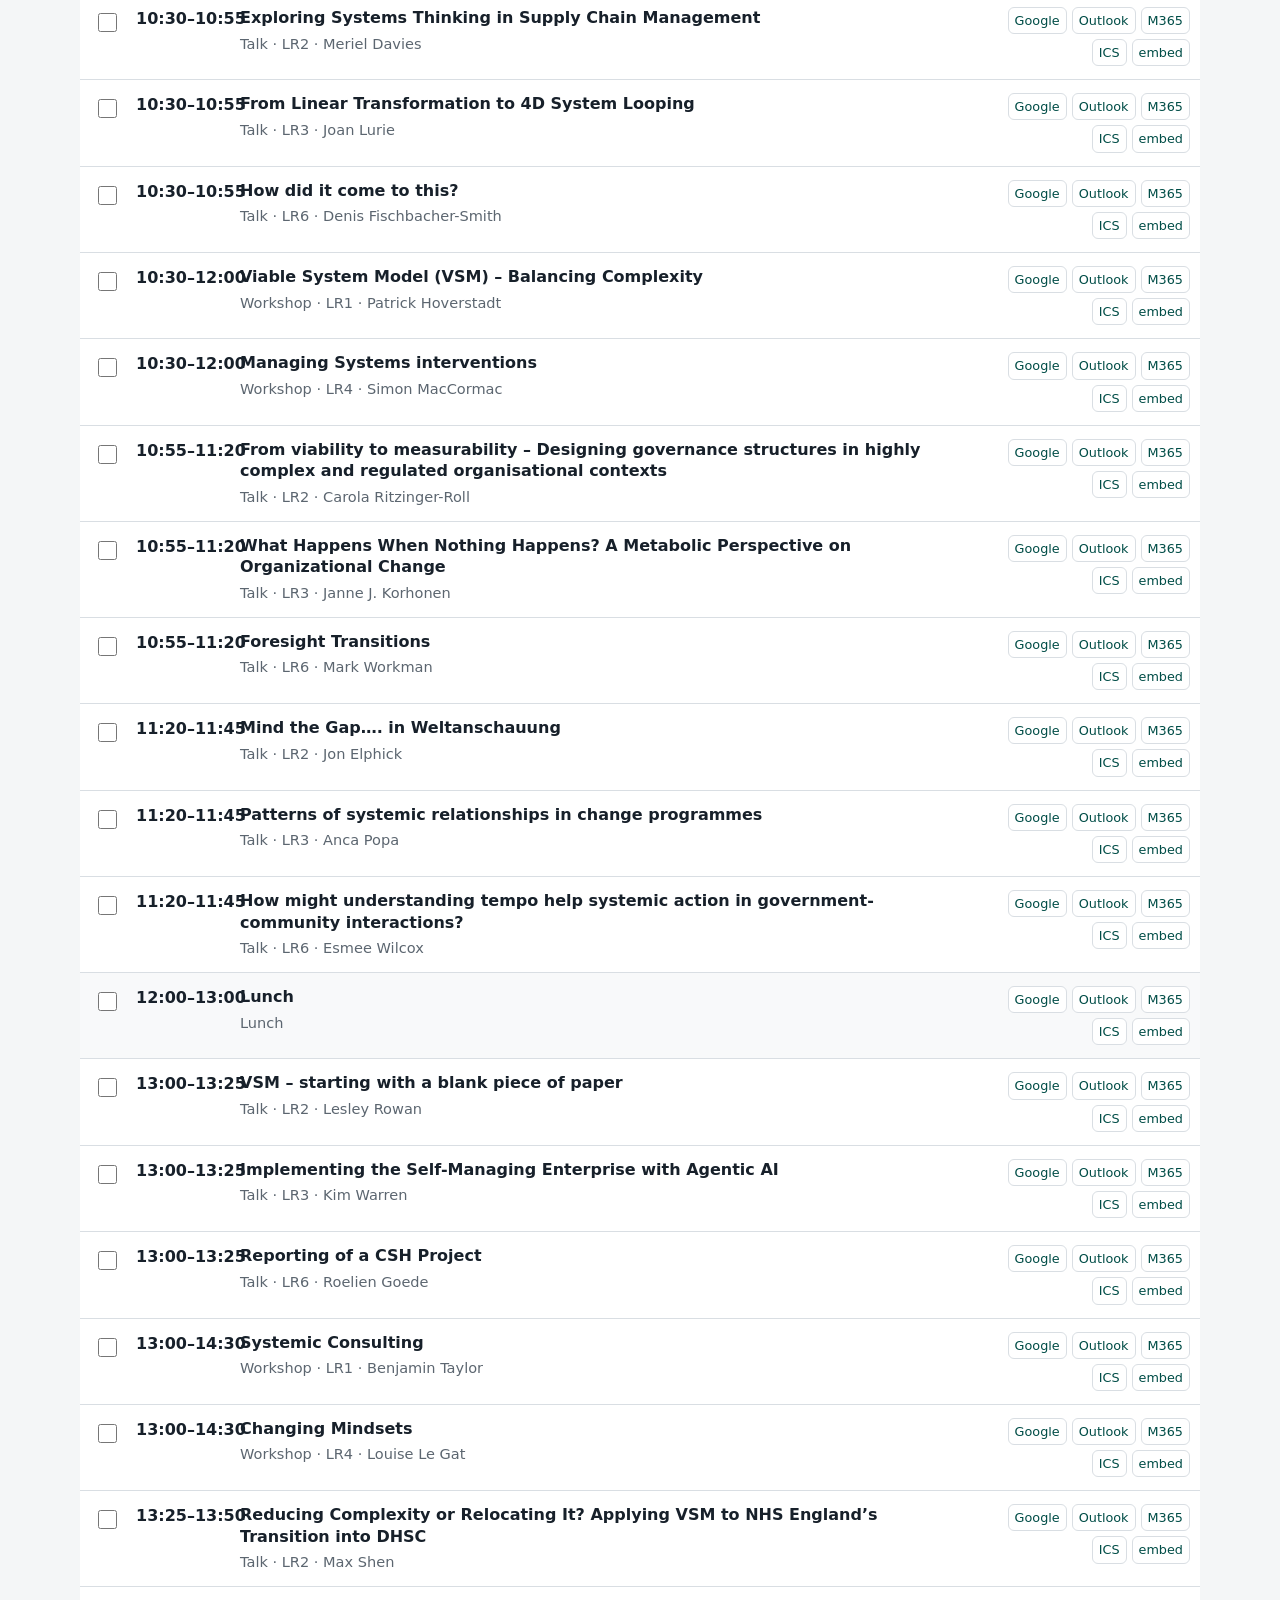
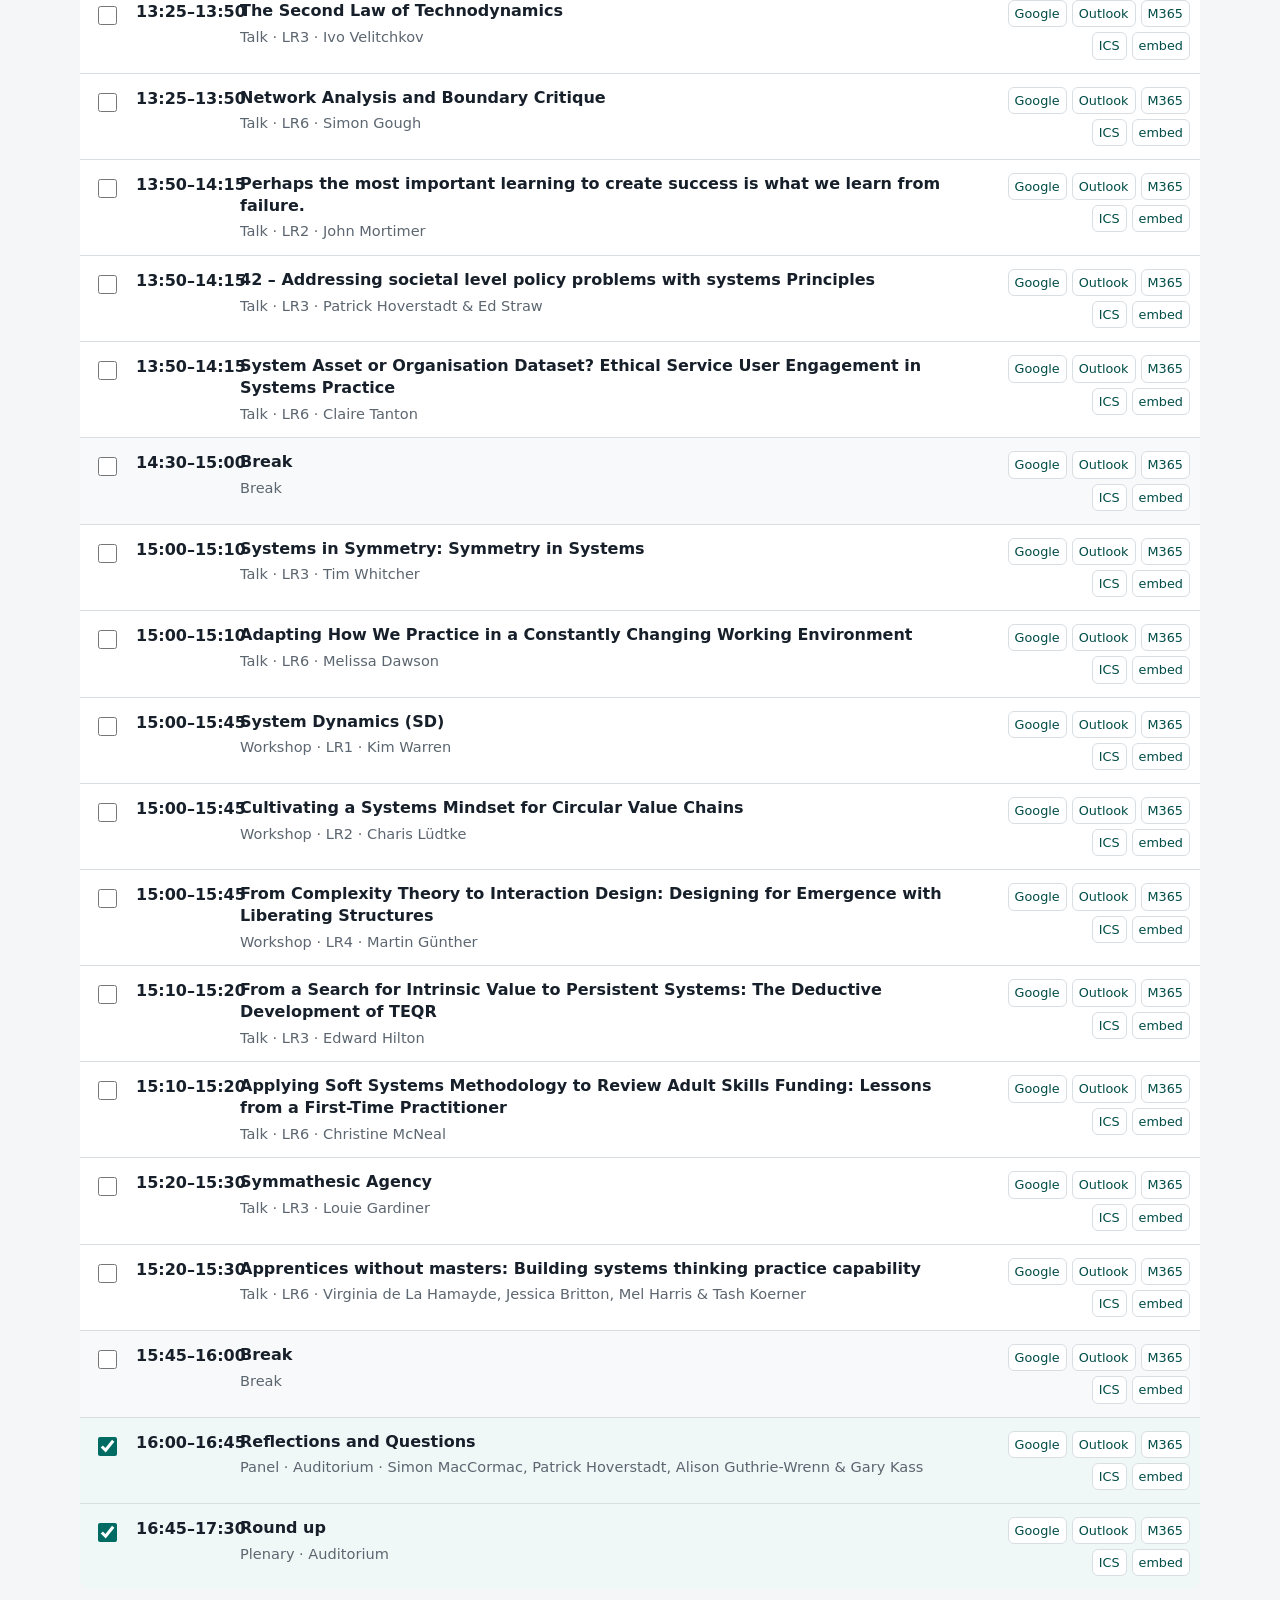
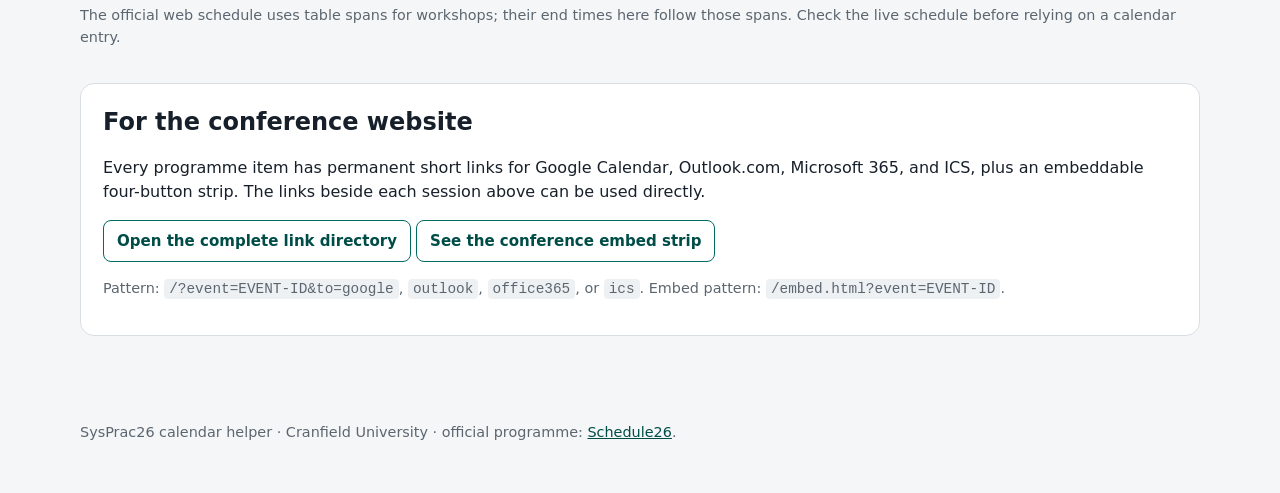
==== commit 4fdf5a3b: "Load dinner and update-dot additions" ====
--- a/index.html
+++ b/index.html
@@ -7,6 +7,7 @@
   <title>SysPrac26 – add to calendar</title>
   <link rel="stylesheet" href="styles.css">
   <script defer src="data.js"></script>
+  <script defer src="extras.js"></script>
   <script defer src="app.js"></script>
 </head>
 <body>
--- a/styles.css
+++ b/styles.css
@@ -8,6 +8,8 @@
   --accent: #006b63;
   --accent-dark: #004d47;
   --focus: #ffbf47;
+  --clash: #b42318;
+  --clash-wash: #fff1f0;
   font-family: Inter, ui-sans-serif, system-ui, -apple-system, BlinkMacSystemFont, "Segoe UI", sans-serif;
 }
 
@@ -23,13 +25,14 @@
 a { color: var(--accent-dark); }
 
 a:focus-visible,
-button:focus-visible {
+button:focus-visible,
+input:focus-visible {
   outline: 3px solid var(--focus);
   outline-offset: 3px;
 }
 
 .wrap {
-  width: min(920px, calc(100% - 32px));
+  width: min(1120px, calc(100% - 32px));
   margin: 0 auto;
 }
 
@@ -55,9 +58,11 @@
   letter-spacing: -.03em;
 }
 
+h2 { margin: 34px 0 14px; }
+
 .lede {
   margin: 16px 0 0;
-  max-width: 720px;
+  max-width: 760px;
   color: var(--muted);
   font-size: 1.08rem;
 }
@@ -72,18 +77,25 @@
   margin-bottom: 22px;
 }
 
+.notice.error {
+  background: var(--clash-wash);
+  border-color: #f3b5b0;
+  color: #7a271a;
+}
+
 .notice p { margin: 0; }
 
 .event-grid {
   display: grid;
-  gap: 18px;
+  grid-template-columns: repeat(auto-fit, minmax(260px, 1fr));
+  gap: 14px;
 }
 
 .event-card {
   background: var(--paper);
   border: 1px solid var(--line);
   border-radius: 14px;
-  padding: 22px;
+  padding: 20px;
   box-shadow: 0 1px 2px rgba(0,0,0,.04);
 }
 
@@ -94,7 +106,7 @@
 
 .event-card h2 {
   margin: 0 0 6px;
-  font-size: 1.35rem;
+  font-size: 1.25rem;
 }
 
 .meta {
@@ -105,7 +117,7 @@
 .actions {
   display: flex;
   flex-wrap: wrap;
-  gap: 10px;
+  gap: 8px;
 }
 
 .button {
@@ -116,28 +128,85 @@
   background: var(--paper);
   color: var(--accent-dark);
   text-decoration: none;
+  font: inherit;
   font-weight: 650;
-  font-size: .95rem;
-}
-
-.button:hover {
-  background: #edf8f7;
-}
-
-.button.primary {
-  background: var(--accent);
-  color: #fff;
-}
-
-.button.primary:hover { background: var(--accent-dark); }
-
-.small {
-  color: var(--muted);
-  font-size: .9rem;
-}
+  font-size: .94rem;
+  cursor: pointer;
+}
+
+.button:hover { background: #edf8f7; }
+.button:disabled { opacity: .45; cursor: default; }
+.button.primary { background: var(--accent); color: #fff; }
+.button.primary:hover:not(:disabled) { background: var(--accent-dark); }
+
+.builder { margin-top: 38px; }
+.builder-intro { max-width: 800px; }
+.builder-intro h2 { margin-bottom: 6px; }
+.builder-intro p { margin-top: 0; color: var(--muted); }
+
+.builder-controls {
+  position: sticky;
+  top: 0;
+  z-index: 5;
+  display: flex;
+  justify-content: space-between;
+  gap: 20px;
+  align-items: center;
+  margin: 18px 0;
+  padding: 14px 16px;
+  background: rgba(255,255,255,.97);
+  border: 1px solid var(--line);
+  border-radius: 12px;
+  box-shadow: 0 3px 14px rgba(0,0,0,.07);
+}
+
+.builder-controls p { margin: 5px 0 0; }
+.compact-actions { justify-content: flex-end; }
+.conflict-warning { color: var(--clash); max-width: 570px; font-size: .91rem; }
+
+.programme-day {
+  margin: 28px 0 38px;
+}
+
+.programme-day > h2 {
+  margin: 0 0 9px;
+  padding-bottom: 8px;
+  border-bottom: 2px solid var(--ink);
+}
+
+.programme-item {
+  display: grid;
+  grid-template-columns: 34px 92px minmax(250px, 1fr) auto;
+  gap: 12px;
+  align-items: start;
+  padding: 13px 10px;
+  background: var(--paper);
+  border-bottom: 1px solid var(--line);
+}
+
+.programme-item:first-of-type { border-radius: 10px 10px 0 0; }
+.programme-item:last-child { border-radius: 0 0 10px 10px; border-bottom: 0; }
+.programme-item.has-conflict { background: var(--clash-wash); box-shadow: inset 4px 0 0 var(--clash); }
+.programme-item.kind-break,
+.programme-item.kind-lunch { background: #f8f9fa; }
+.programme-item.kind-panel,
+.programme-item.kind-plenary,
+.programme-item.kind-fireside { background: #f0f8f7; }
+
+.event-select { padding-top: 3px; text-align: center; }
+.event-select input { width: 19px; height: 19px; accent-color: var(--accent); cursor: pointer; }
+.event-time { font-variant-numeric: tabular-nums; font-weight: 700; white-space: nowrap; }
+.event-body h3 { margin: 0; font-size: 1rem; line-height: 1.35; }
+.event-details { margin: 4px 0 0; color: var(--muted); font-size: .91rem; }
+.event-links { display: flex; flex-wrap: wrap; gap: 5px; justify-content: flex-end; max-width: 220px; }
+.mini-link { font-size: .8rem; border: 1px solid var(--line); border-radius: 6px; padding: 3px 6px; text-decoration: none; background: #fff; white-space: nowrap; }
+.mini-link:hover { border-color: var(--accent); background: #edf8f7; }
+
+.small { color: var(--muted); font-size: .9rem; }
+.workshop-note { margin-top: -22px; }
 
 .direct-links {
-  margin-top: 26px;
+  margin-top: 34px;
   background: var(--paper);
   border: 1px solid var(--line);
   border-radius: 14px;
@@ -153,33 +222,51 @@
   overflow-wrap: anywhere;
 }
 
+.link-table-wrap { overflow-x: auto; background: var(--paper); border: 1px solid var(--line); border-radius: 10px; }
+.link-table { width: 100%; border-collapse: collapse; }
+.link-table th, .link-table td { padding: 9px 10px; text-align: left; vertical-align: top; border-bottom: 1px solid var(--line); }
+.link-table th { background: #f4f6f7; font-size: .86rem; }
+.link-table tr:last-child td { border-bottom: 0; }
+
 footer {
   padding: 20px 0 36px;
   color: var(--muted);
   font-size: .9rem;
 }
 
-.embed-body {
-  background: transparent;
-  padding: 8px;
-}
-
-.embed-box {
-  display: flex;
-  flex-wrap: wrap;
-  gap: 8px;
-  align-items: center;
-}
-
-.embed-label {
-  font-weight: 700;
-  margin-right: 2px;
+.embed-body { background: transparent; padding: 8px; }
+.embed-shell { display: flex; flex-direction: column; gap: 7px; }
+.embed-title { font-size: .9rem; font-weight: 700; margin: 0; }
+.embed-box { display: flex; flex-wrap: wrap; gap: 8px; align-items: center; }
+
+.sr-only {
+  position: absolute;
+  width: 1px;
+  height: 1px;
+  padding: 0;
+  margin: -1px;
+  overflow: hidden;
+  clip: rect(0, 0, 0, 0);
+  white-space: nowrap;
+  border: 0;
+}
+
+@media (max-width: 820px) {
+  .builder-controls { position: static; flex-direction: column; align-items: stretch; }
+  .compact-actions { justify-content: flex-start; }
+  .programme-item { grid-template-columns: 30px 80px 1fr; }
+  .event-links { grid-column: 3; justify-content: flex-start; max-width: none; }
 }
 
 @media (max-width: 560px) {
   header { padding-top: 30px; }
-  .wrap { width: min(100% - 22px, 920px); }
+  .wrap { width: min(100% - 22px, 1120px); }
   .event-card { padding: 18px; }
-  .button { width: 100%; text-align: center; }
+  .event-card .button { width: 100%; text-align: center; }
+  .programme-item { grid-template-columns: 28px 1fr; gap: 8px 10px; }
+  .event-time { grid-column: 2; }
+  .event-body { grid-column: 2; }
+  .event-links { grid-column: 2; }
+  .builder-controls .button { width: 100%; text-align: center; }
   .embed-box .button { width: auto; }
 }
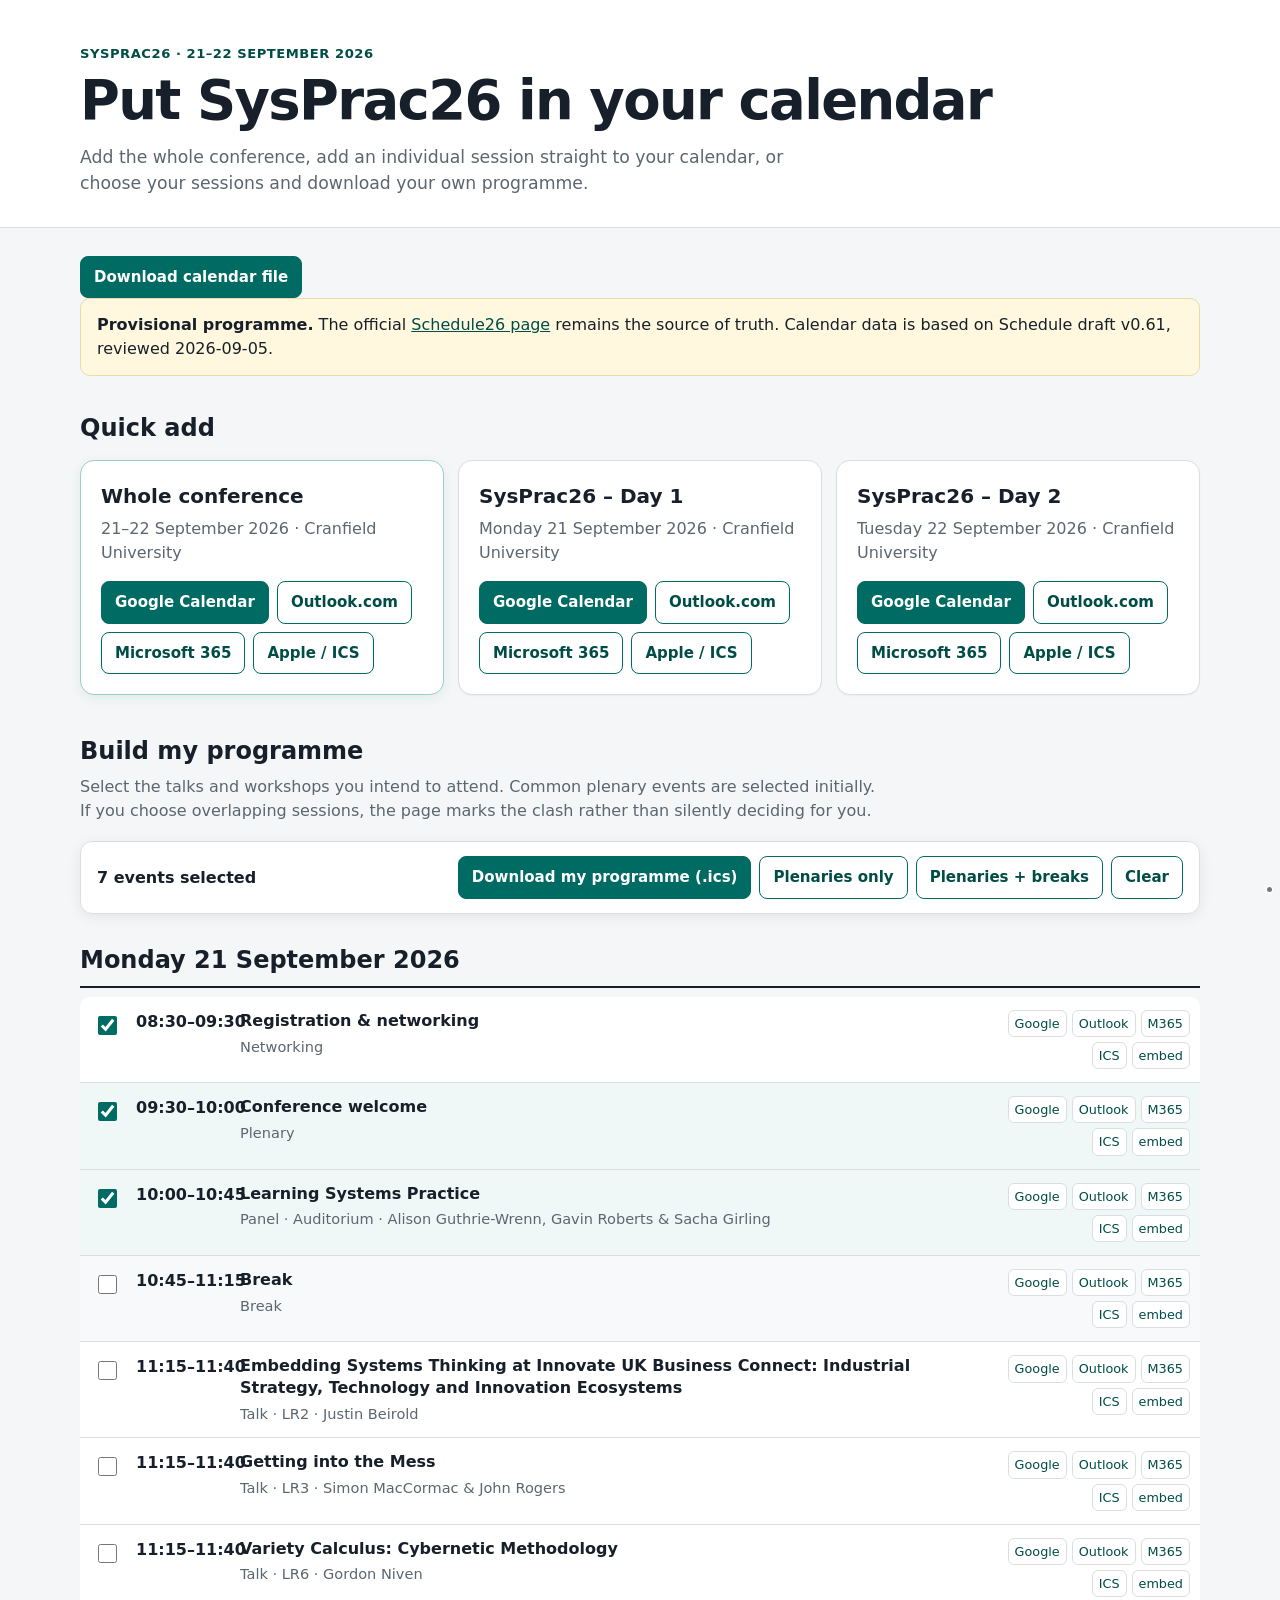
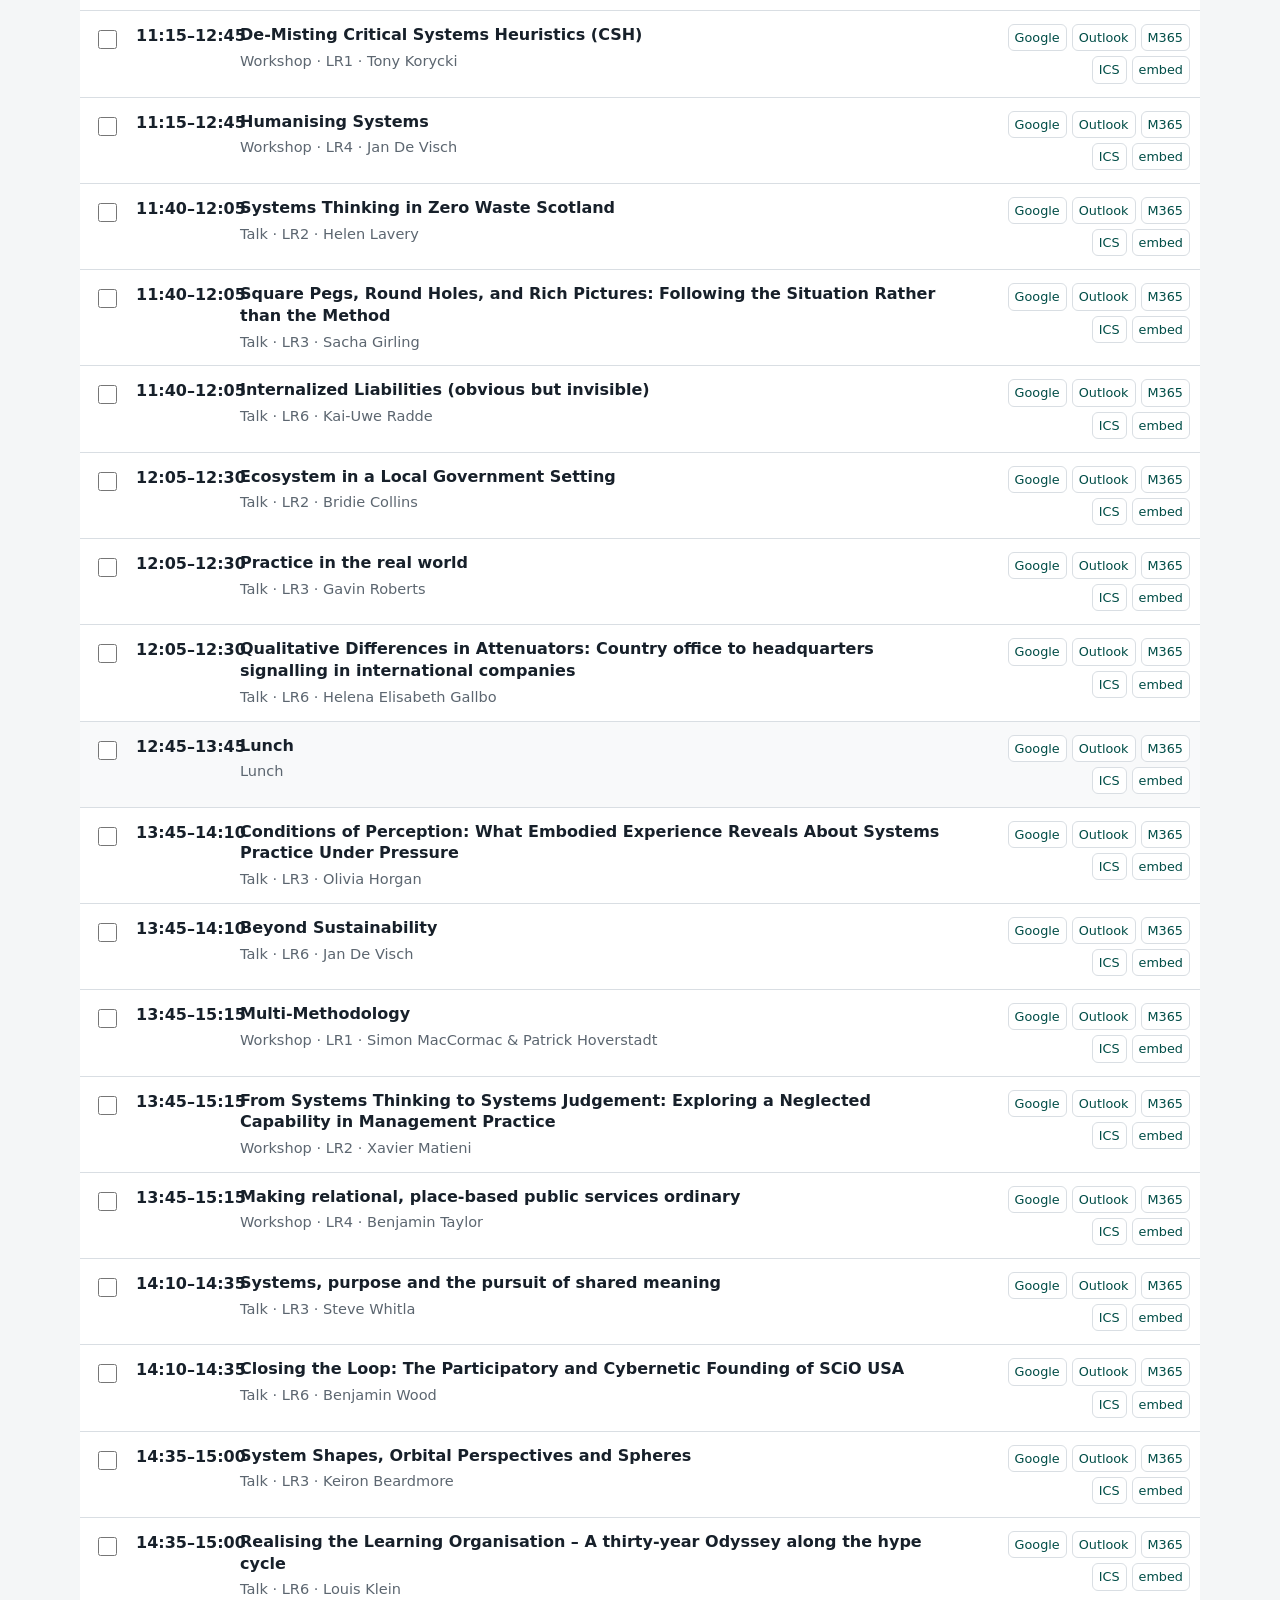
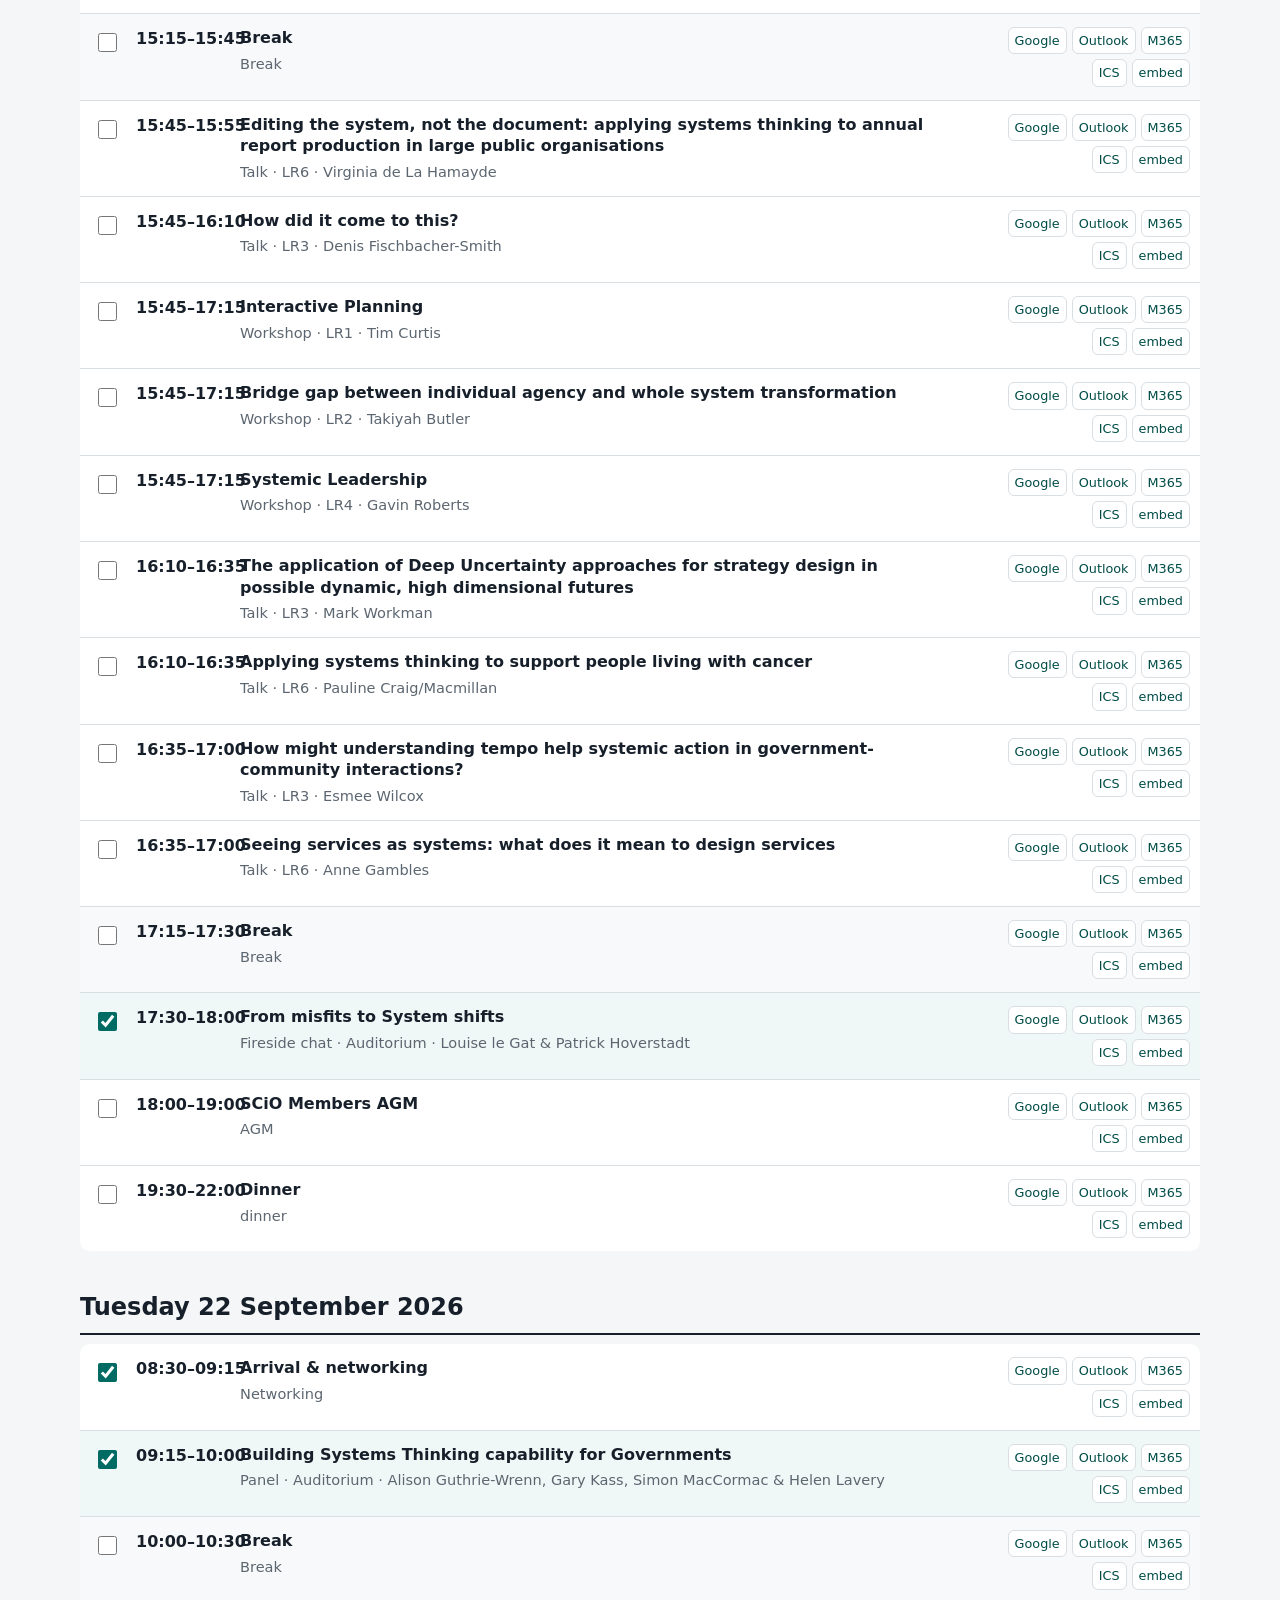
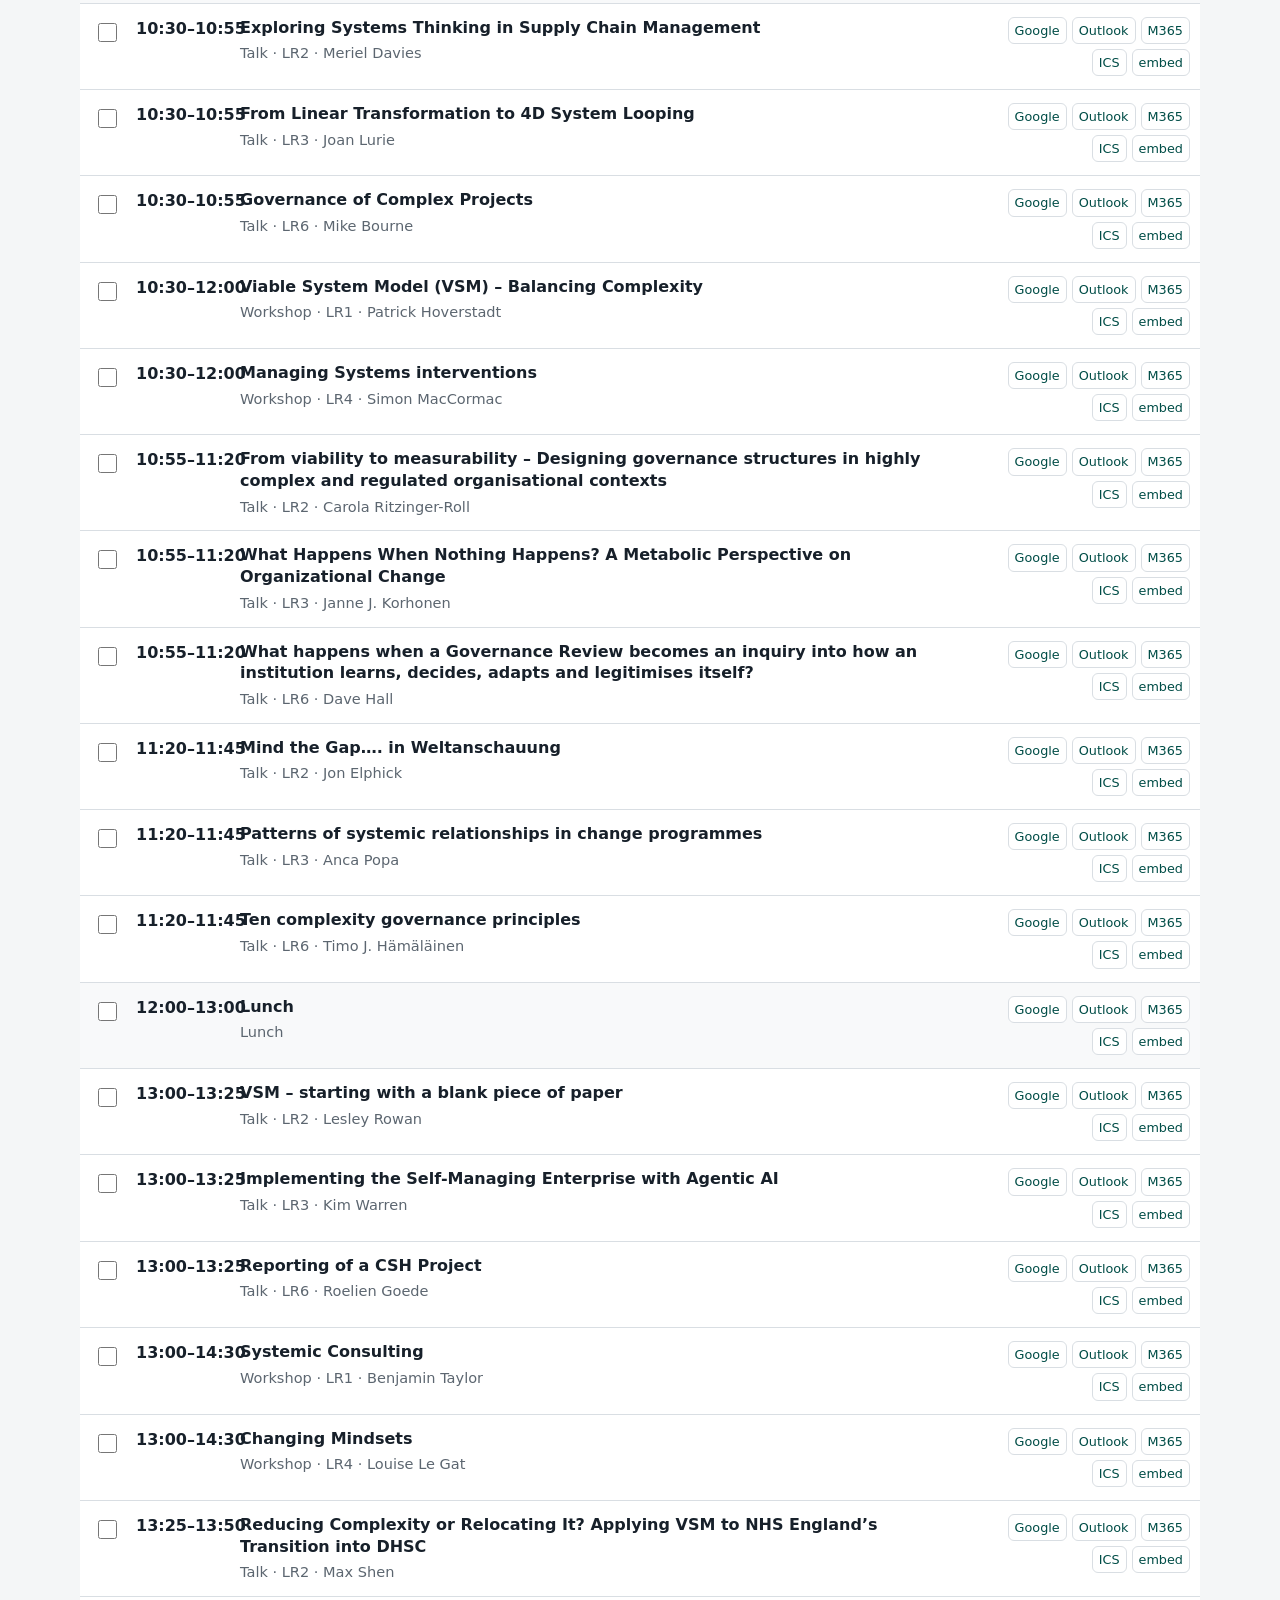
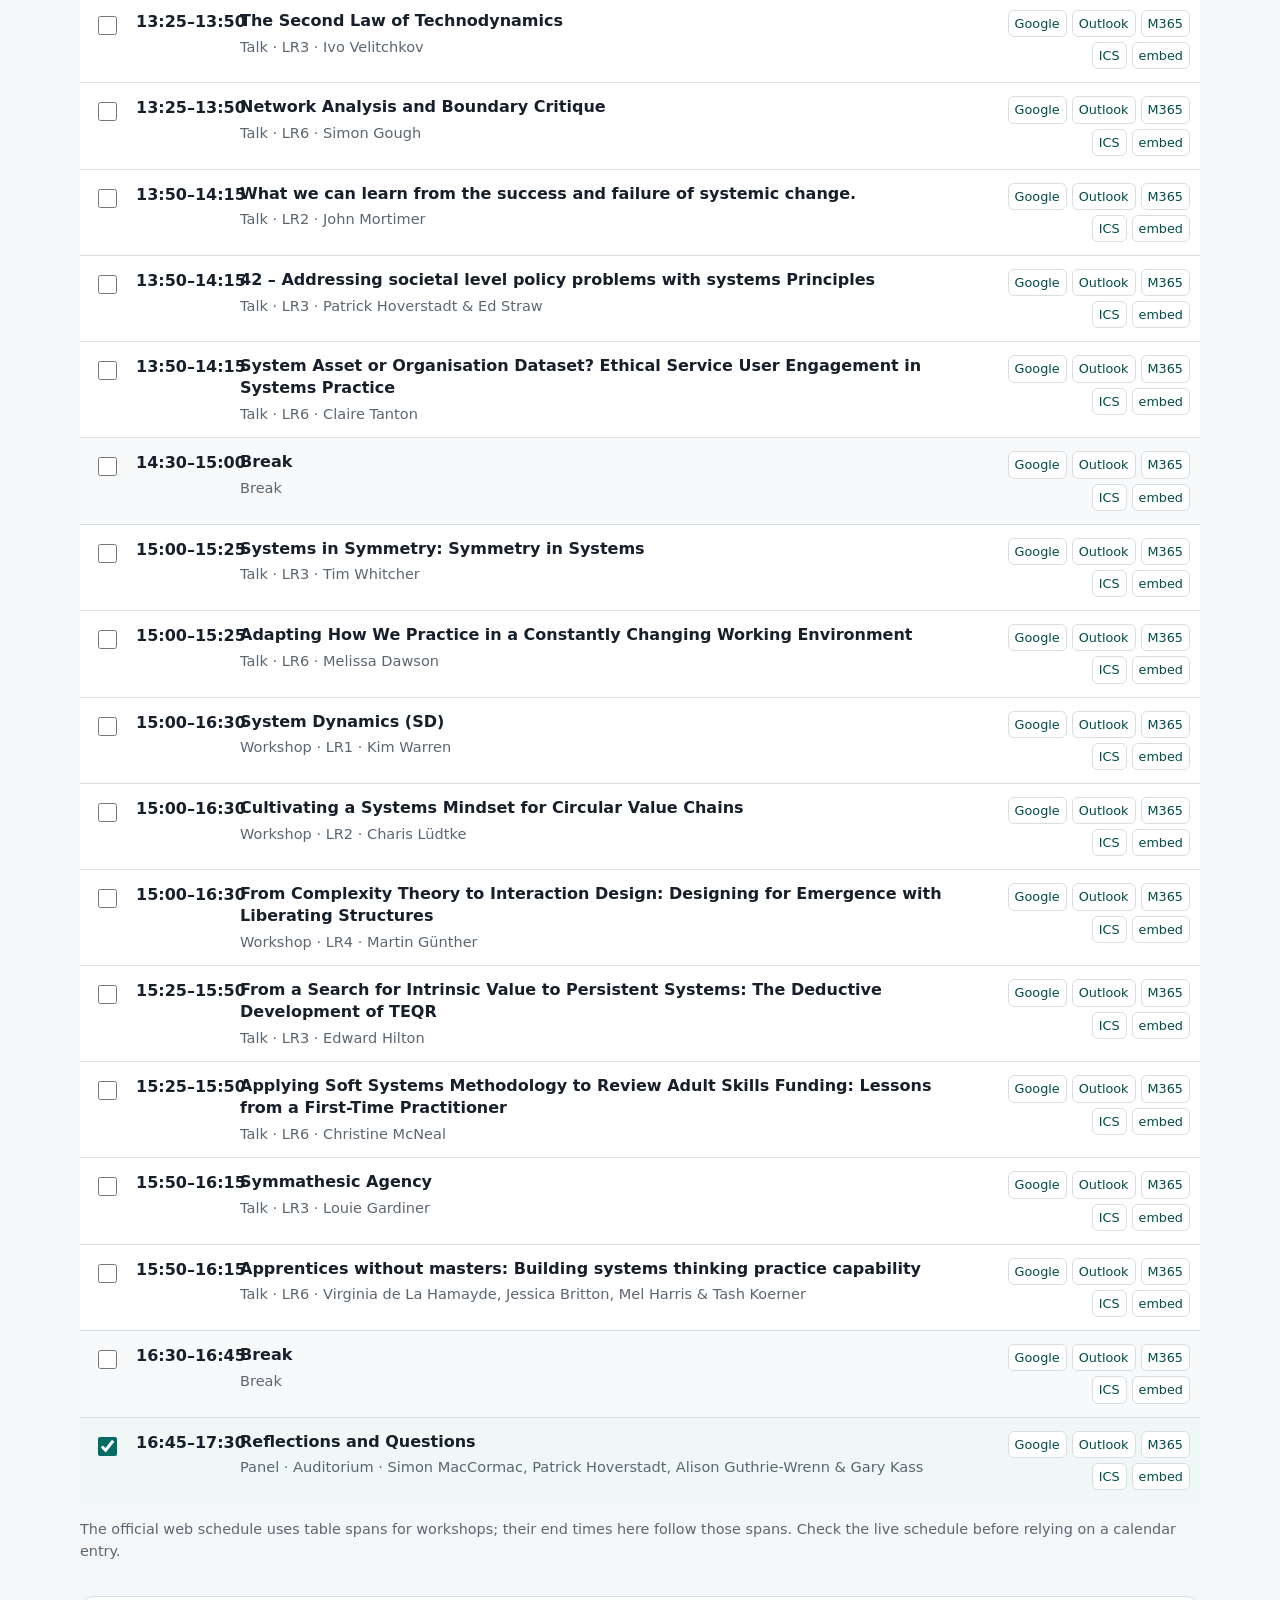
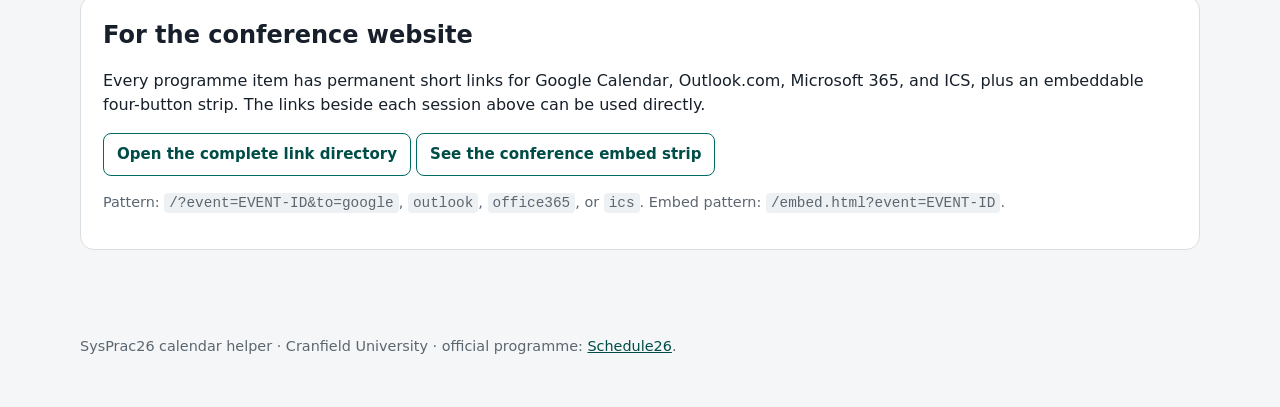
==== commit c409660e: "Make the quiet website feedback control accessible on every public page" ====
--- a/index.html
+++ b/index.html
@@ -24,7 +24,7 @@
     <button id="download-fallback" class="button primary" type="button" hidden>Download calendar file</button>
 
     <div class="notice">
-      <p><strong>Provisional programme.</strong> The official <a href="https://www.systemspractice.org/Schedule26">Schedule26 page</a> remains the source of truth. Calendar data is based on <span data-source-version>Schedule draft v0.4</span>, reviewed <span data-last-reviewed>2026-08-30</span>.</p>
+      <p><strong>Provisional programme.</strong> The official <a href="https://www.systemspractice.org/Schedule26">Schedule26 page</a> remains the source of truth. Calendar data is based on <span data-source-version>Schedule draft v0.61</span>, reviewed <span data-last-reviewed>2026-09-05</span>.</p>
     </div>
 
     <section aria-labelledby="quick-add-heading">
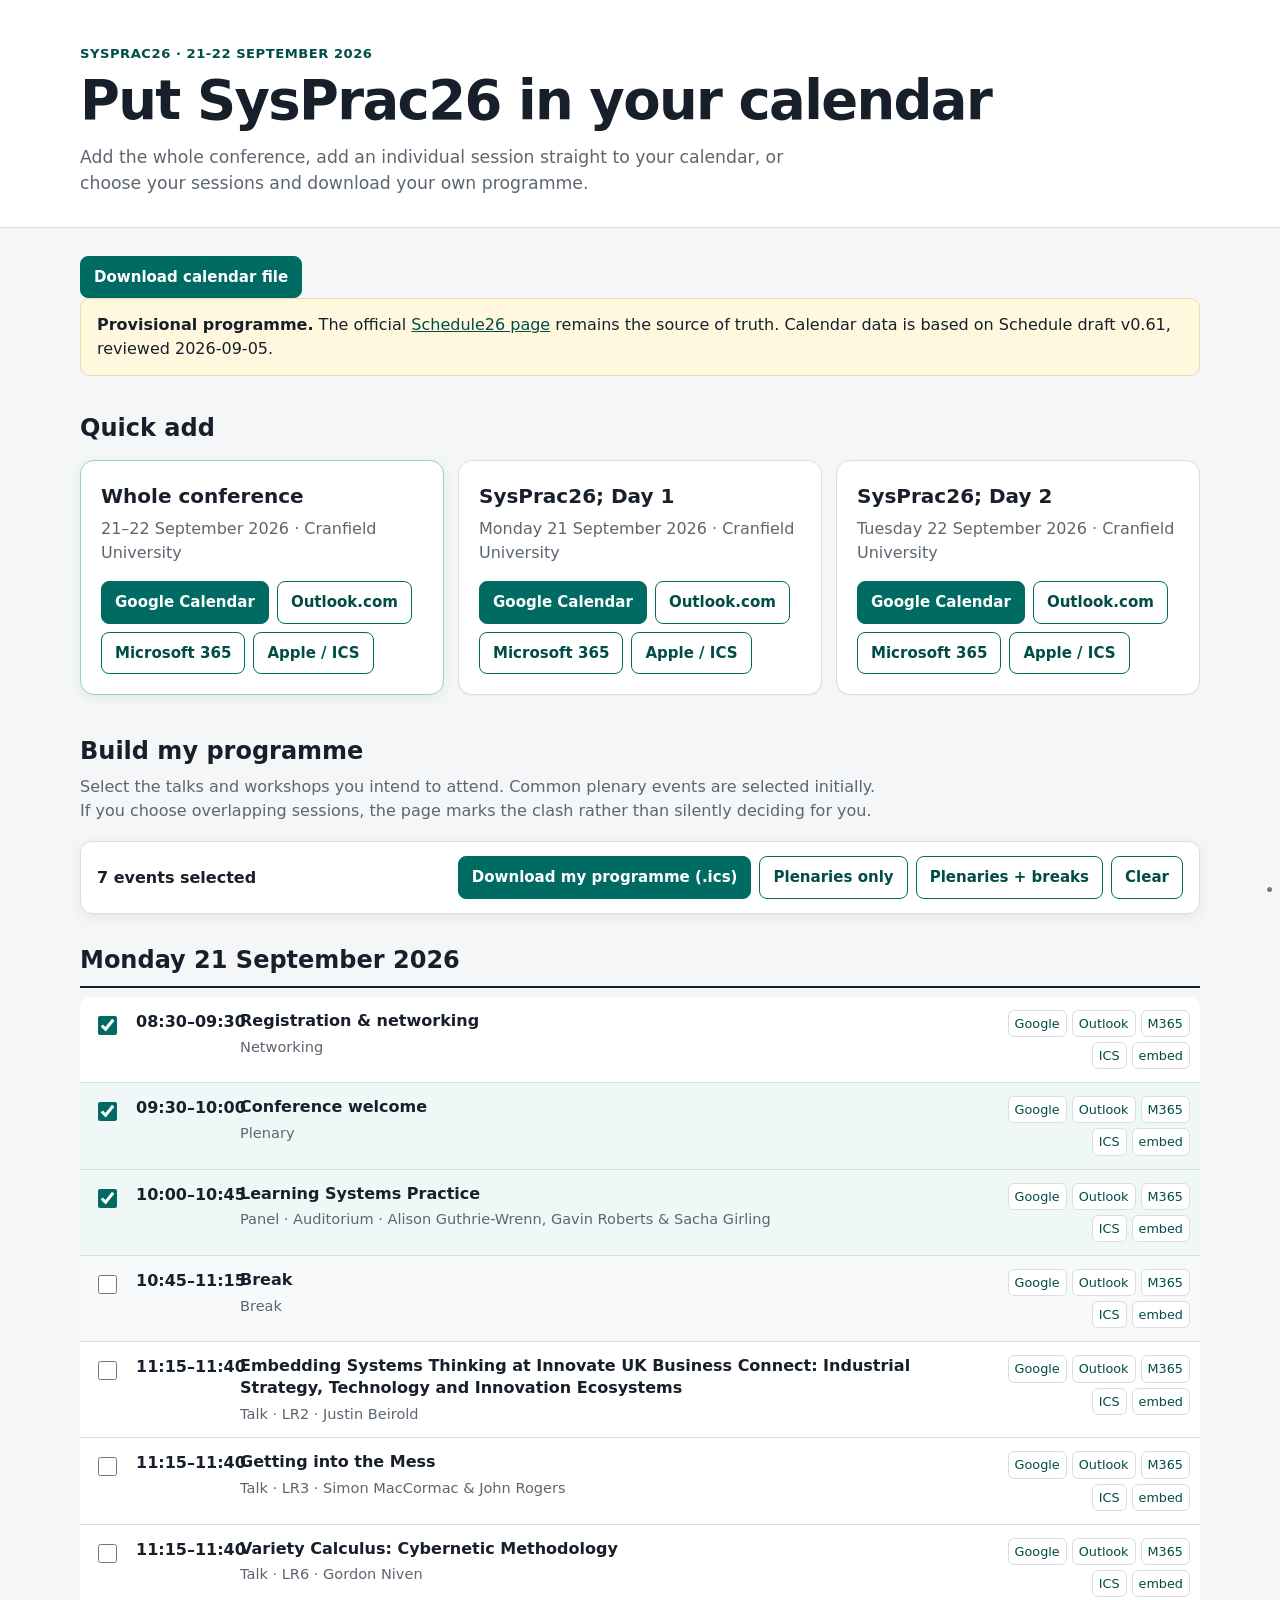
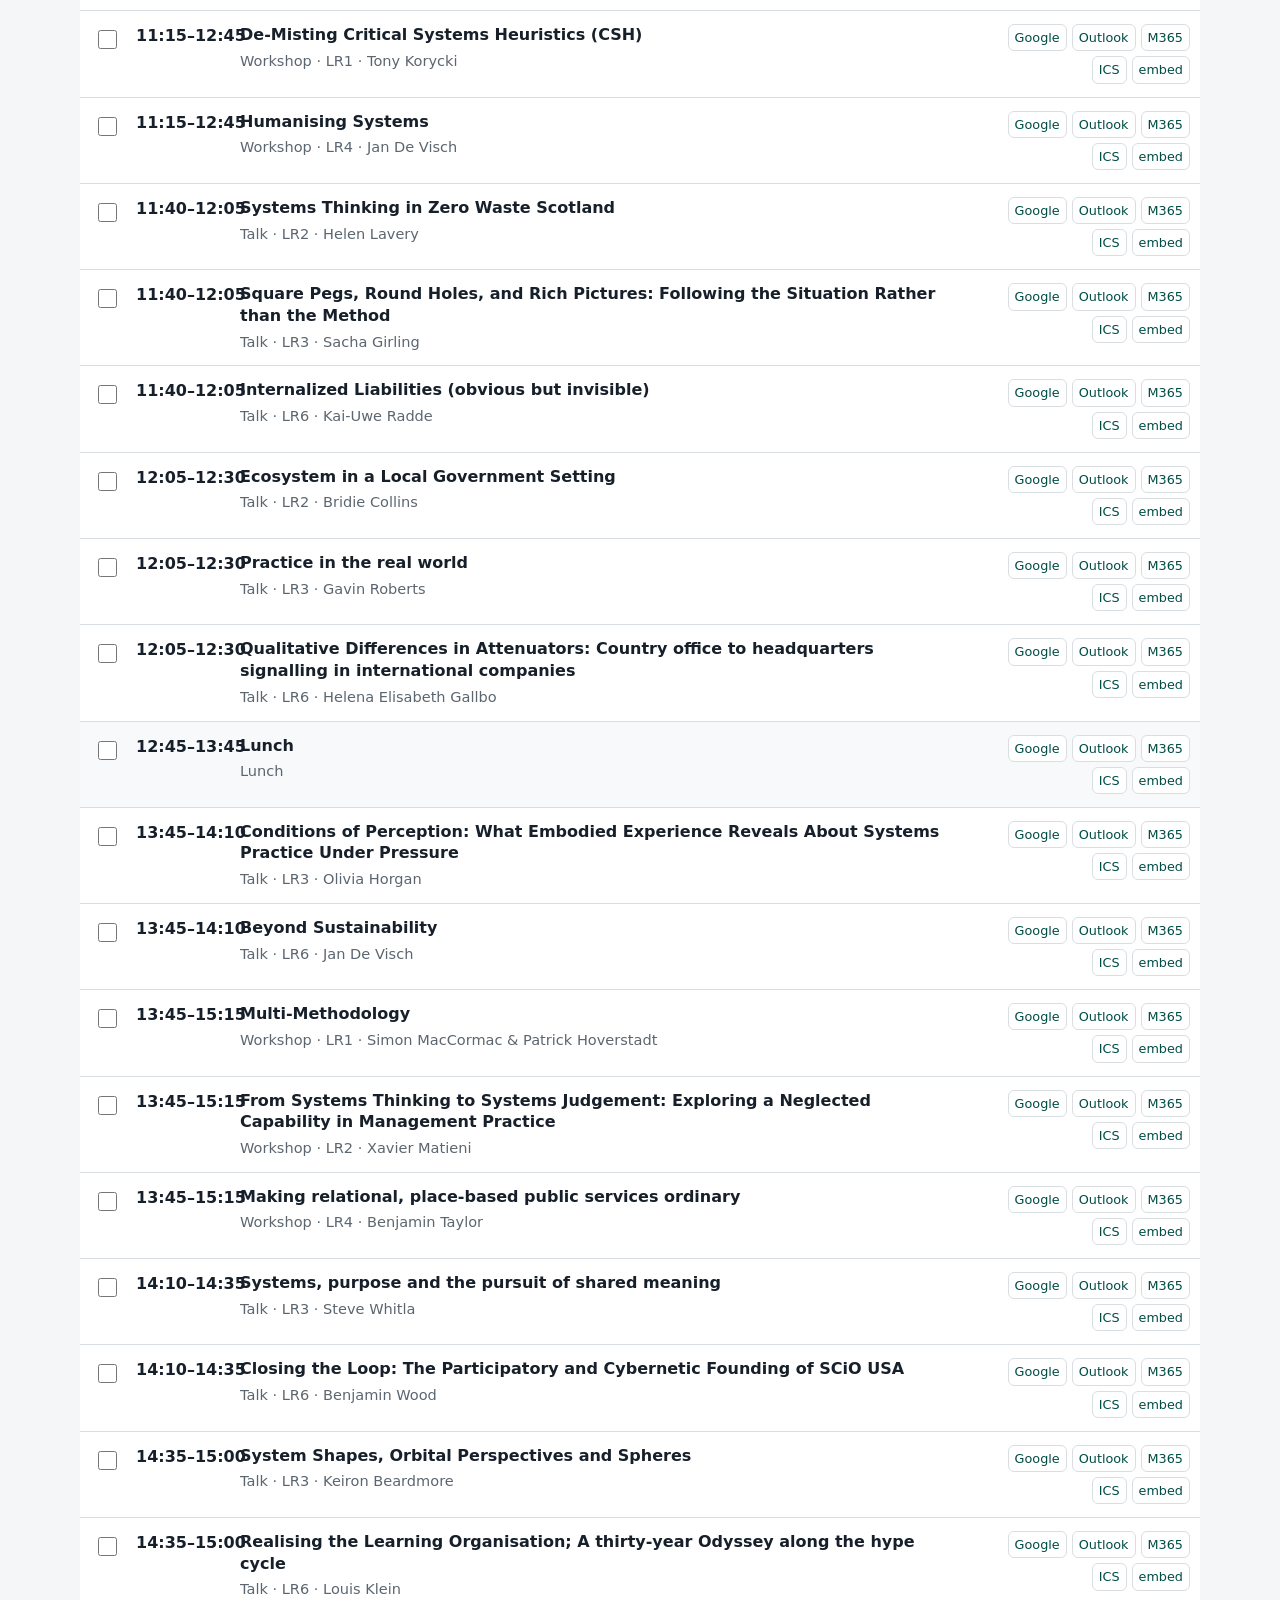
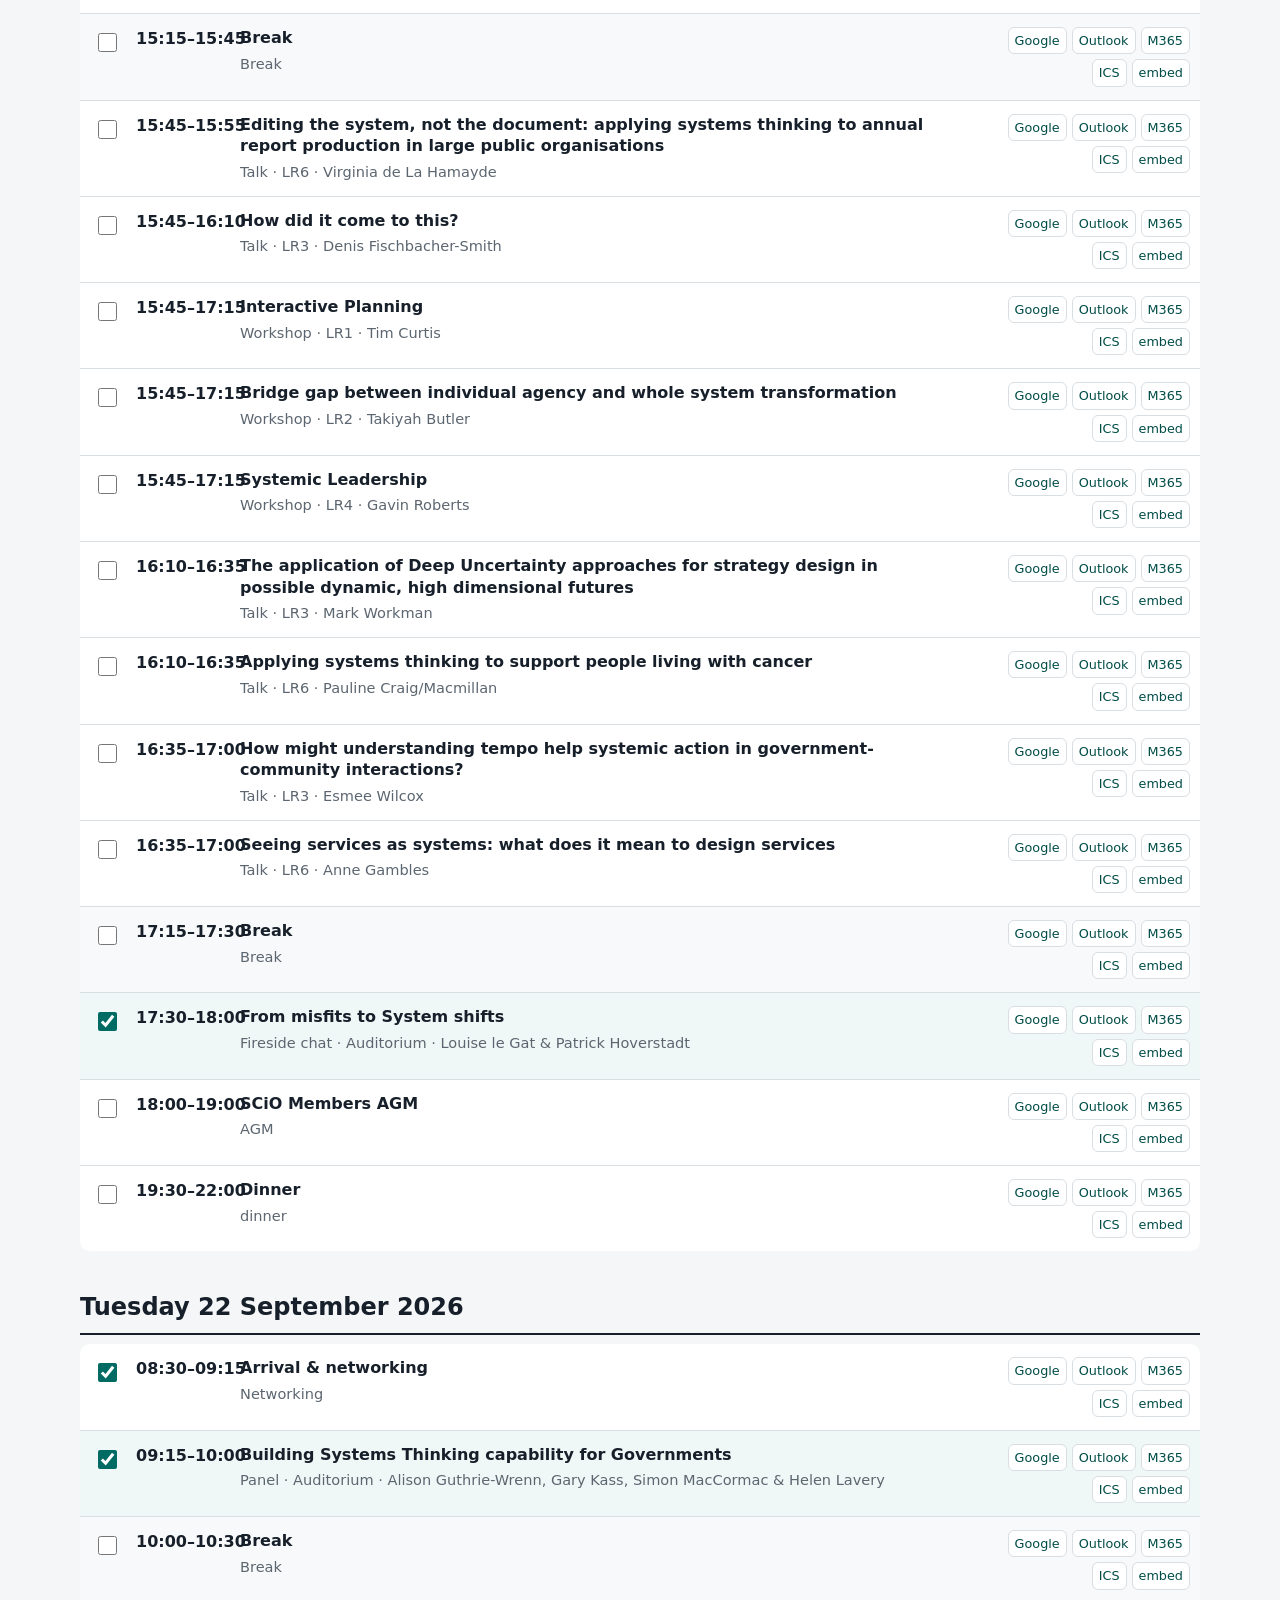
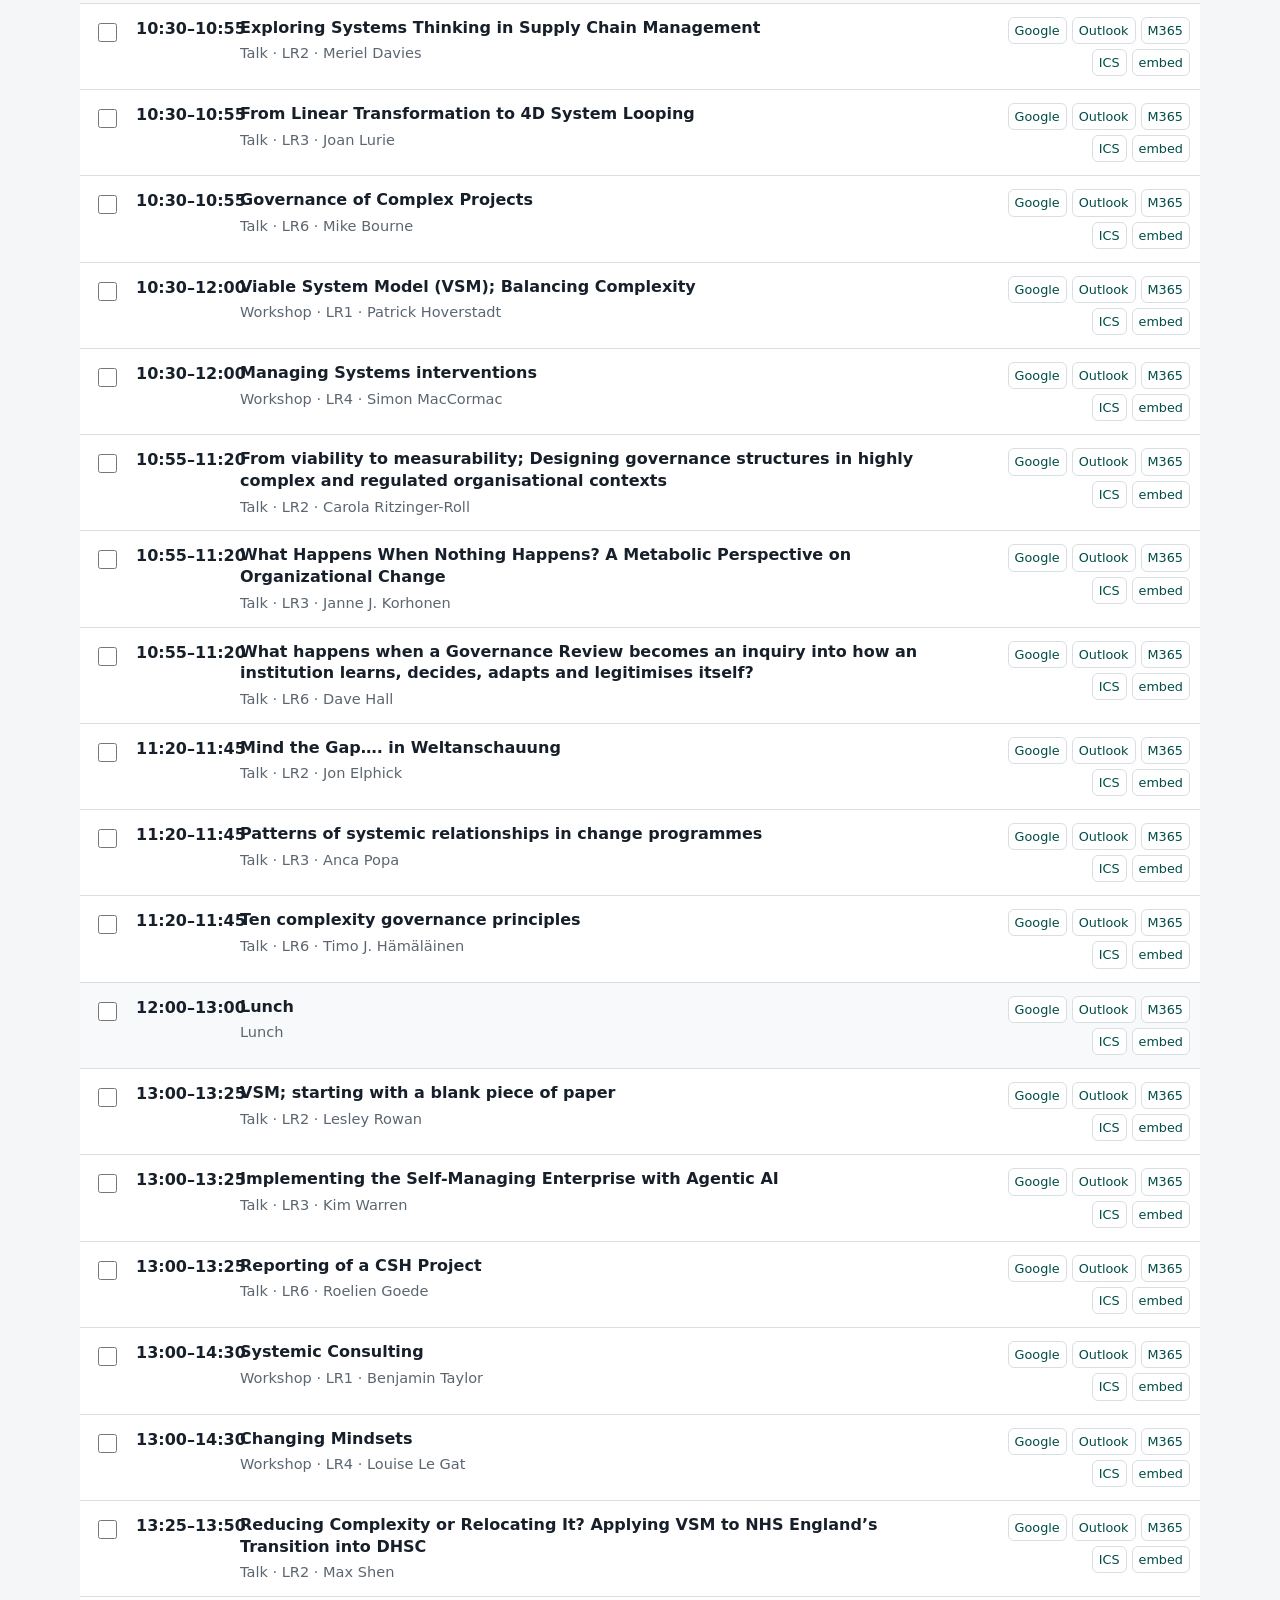
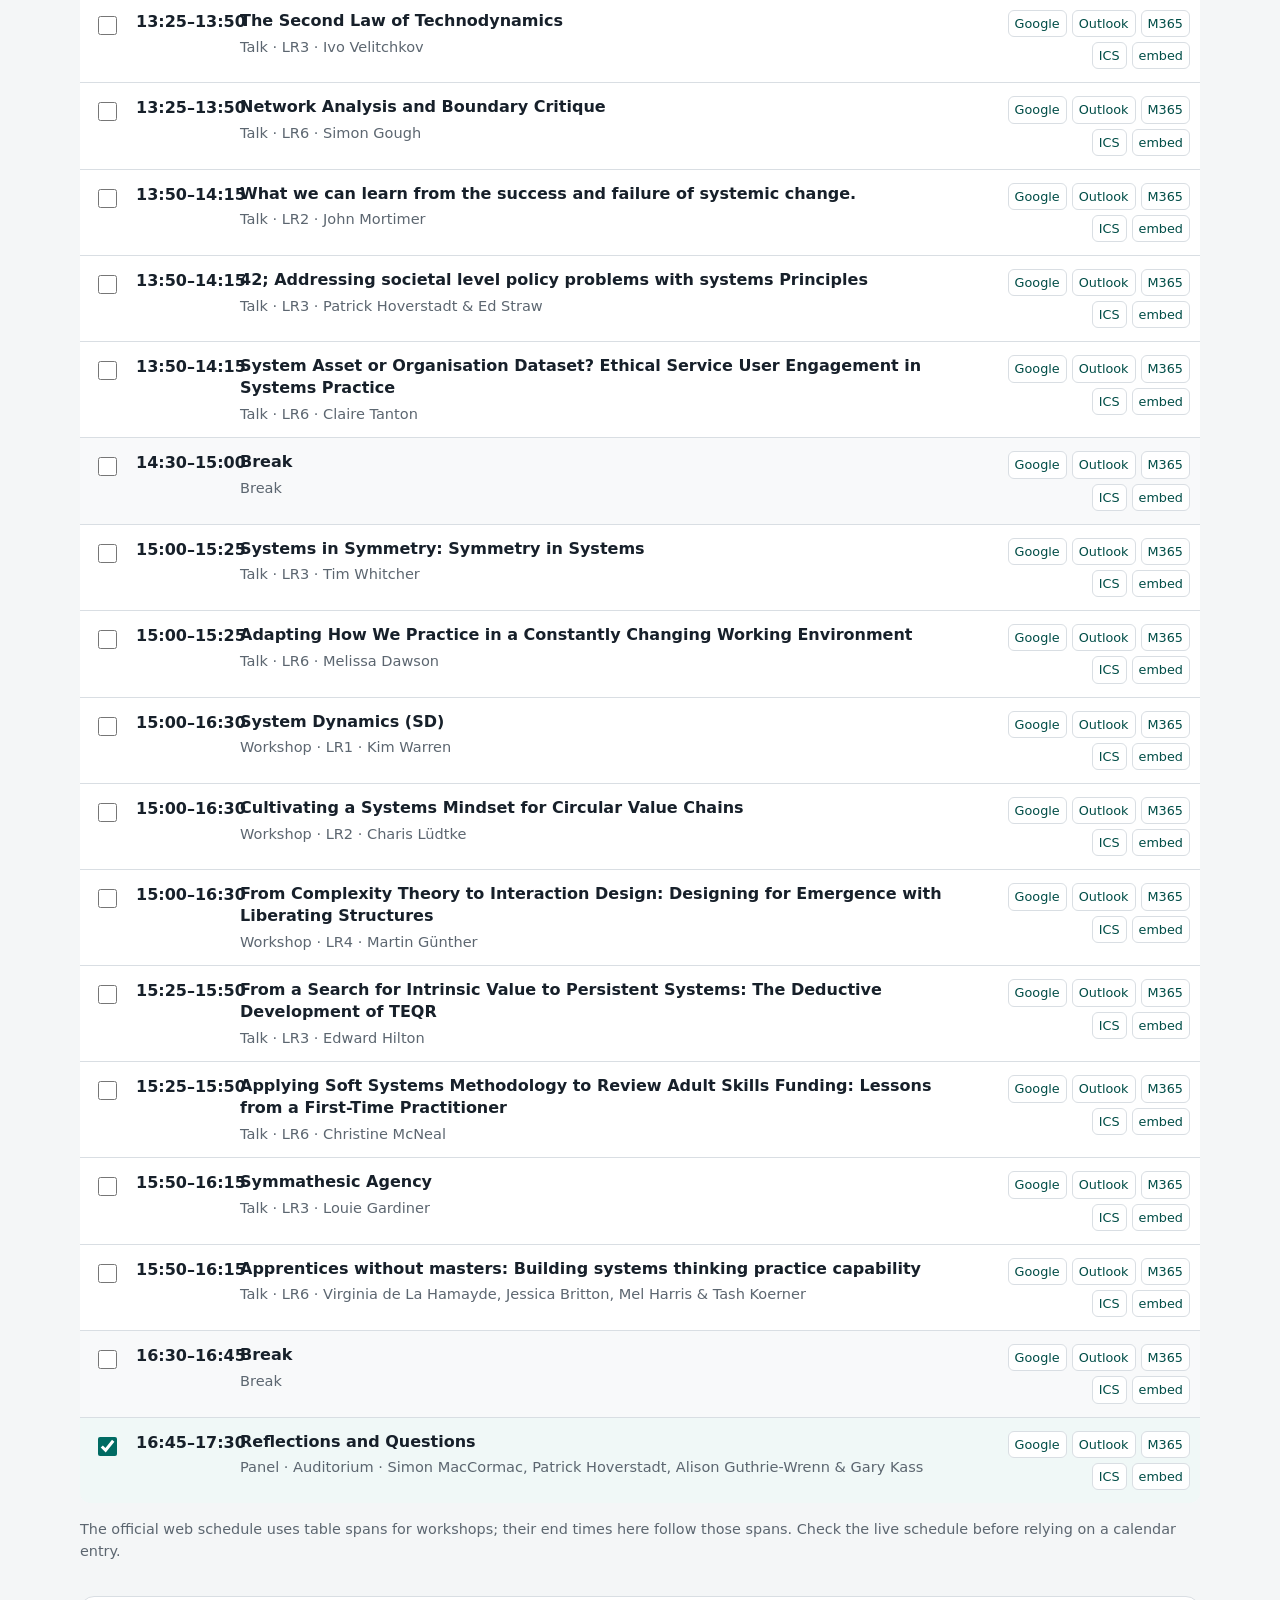
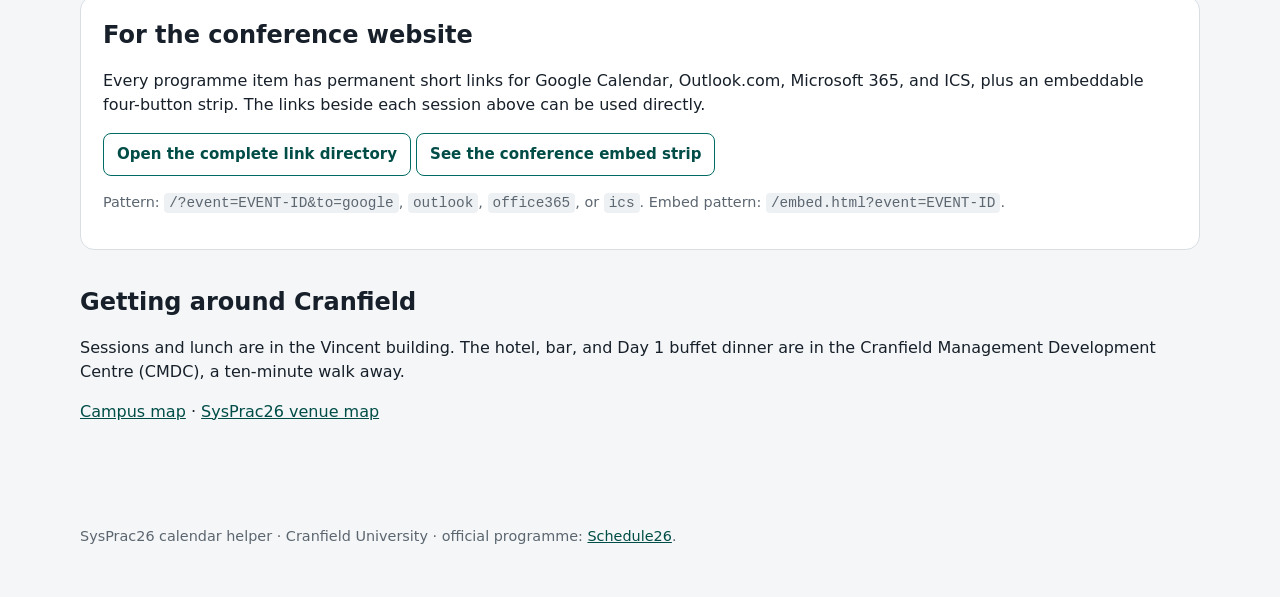
==== commit cf2ee31f: "Add September venue guidance and apply reader punctuation" ====
--- a/index.html
+++ b/index.html
@@ -4,7 +4,7 @@
   <meta charset="utf-8">
   <meta name="viewport" content="width=device-width, initial-scale=1">
   <meta name="description" content="Build your SysPrac26 programme and add individual sessions to Google Calendar, Outlook, Microsoft 365 or Apple Calendar.">
-  <title>SysPrac26 – add to calendar</title>
+  <title>SysPrac26; add to calendar</title>
   <link rel="stylesheet" href="styles.css">
   <script defer src="data.js"></script>
   <script defer src="extras.js"></script>
@@ -13,7 +13,7 @@
 <body>
   <header>
     <div class="wrap">
-      <p class="kicker">SysPrac26 · 21–22 September 2026</p>
+      <p class="kicker">SysPrac26 · 21-22 September 2026</p>
       <h1>Put SysPrac26 in your calendar</h1>
       <p class="lede">Add the whole conference, add an individual session straight to your calendar, or choose your sessions and download your own programme.</p>
     </div>
@@ -61,7 +61,7 @@
       <p><a class="button" href="links.html">Open the complete link directory</a> <a class="button" href="embed.html">See the conference embed strip</a></p>
       <p class="small">Pattern: <code>/?event=EVENT-ID&amp;to=google</code>, <code>outlook</code>, <code>office365</code>, or <code>ics</code>. Embed pattern: <code>/embed.html?event=EVENT-ID</code>.</p>
     </section>
-  </main>
+  <section class="venue-notes"><h2>Getting around Cranfield</h2><p>Sessions and lunch are in the Vincent building. The hotel, bar, and Day 1 buffet dinner are in the Cranfield Management Development Centre (CMDC), a ten-minute walk away.</p><p><a href="https://www.systemspractice.org/sites/default/files/2026-09/Cranfield-University-campus-map-2024.pdf">Campus map</a> · <a href="https://www.systemspractice.org/sites/default/files/2026-09/SysPrac26%20map%20v0.2.pdf">SysPrac26 venue map</a></p></section></main>
 
   <footer>
     <div class="wrap">
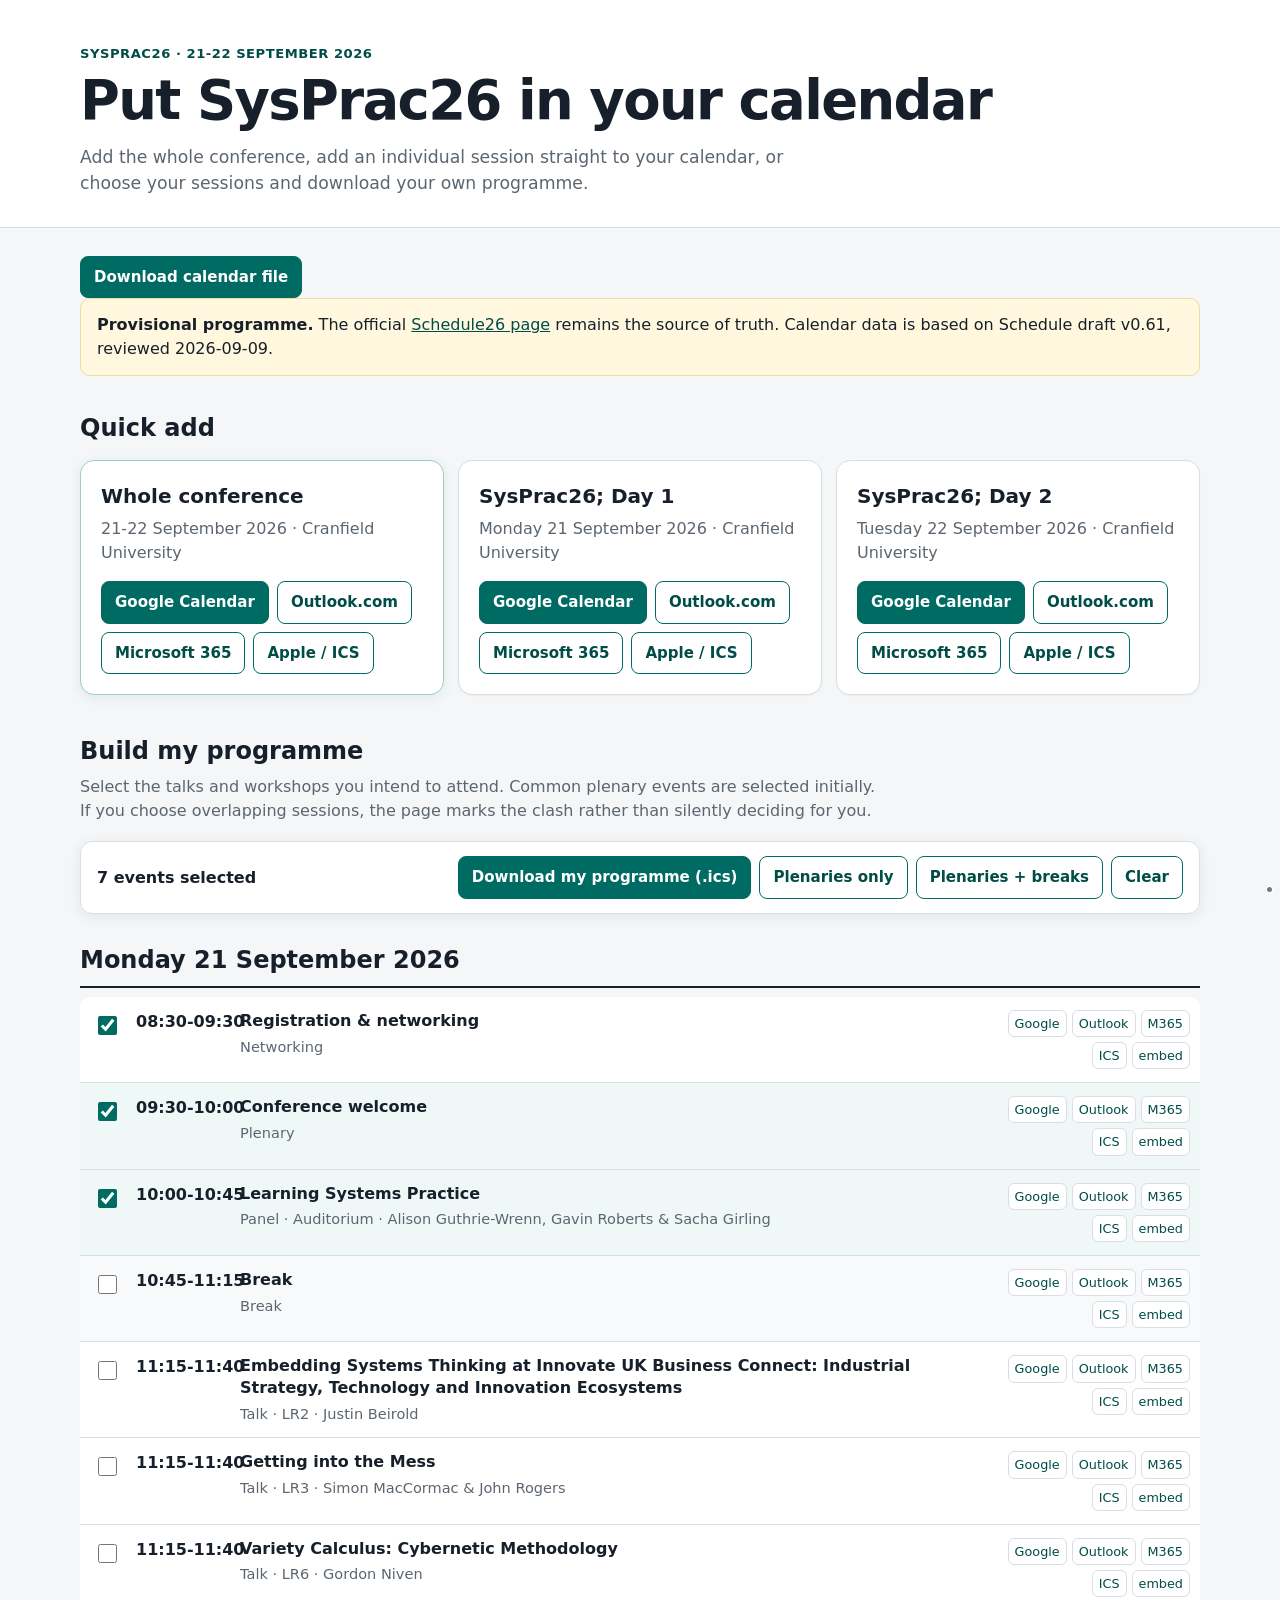
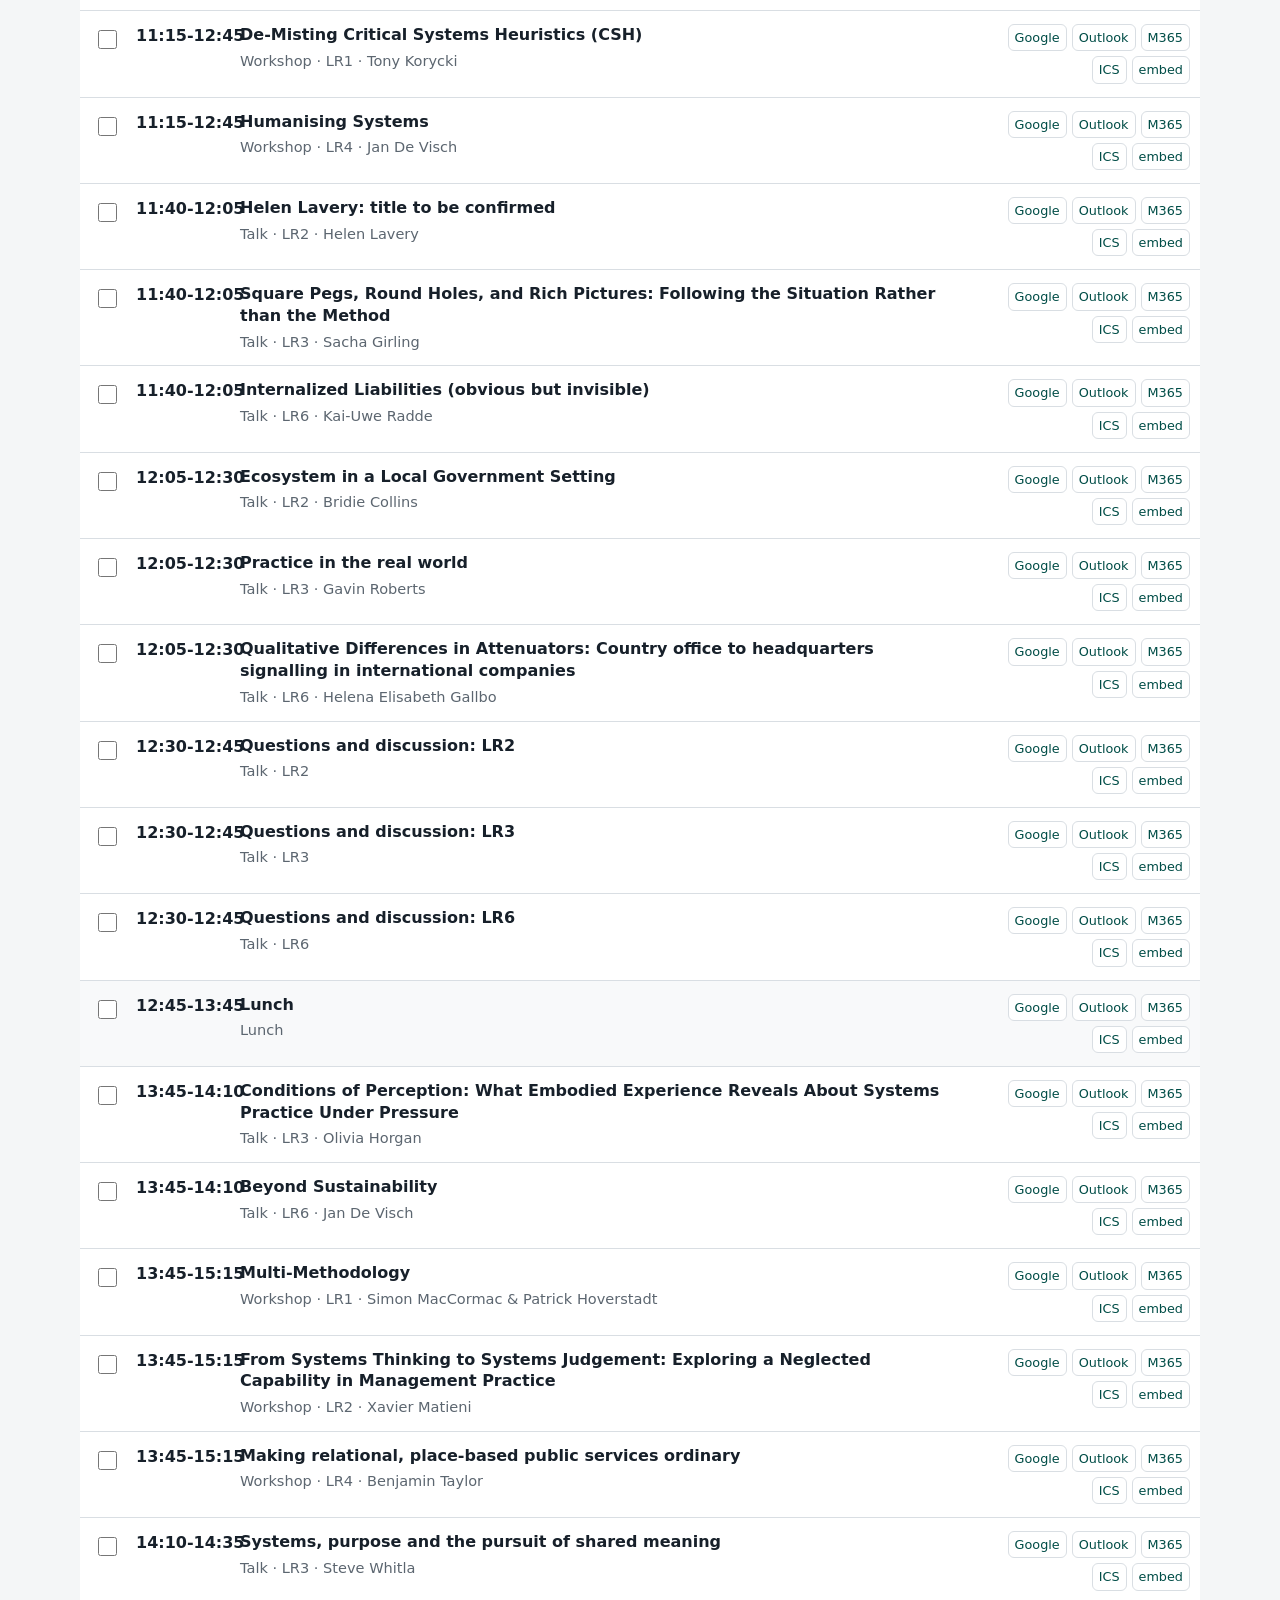
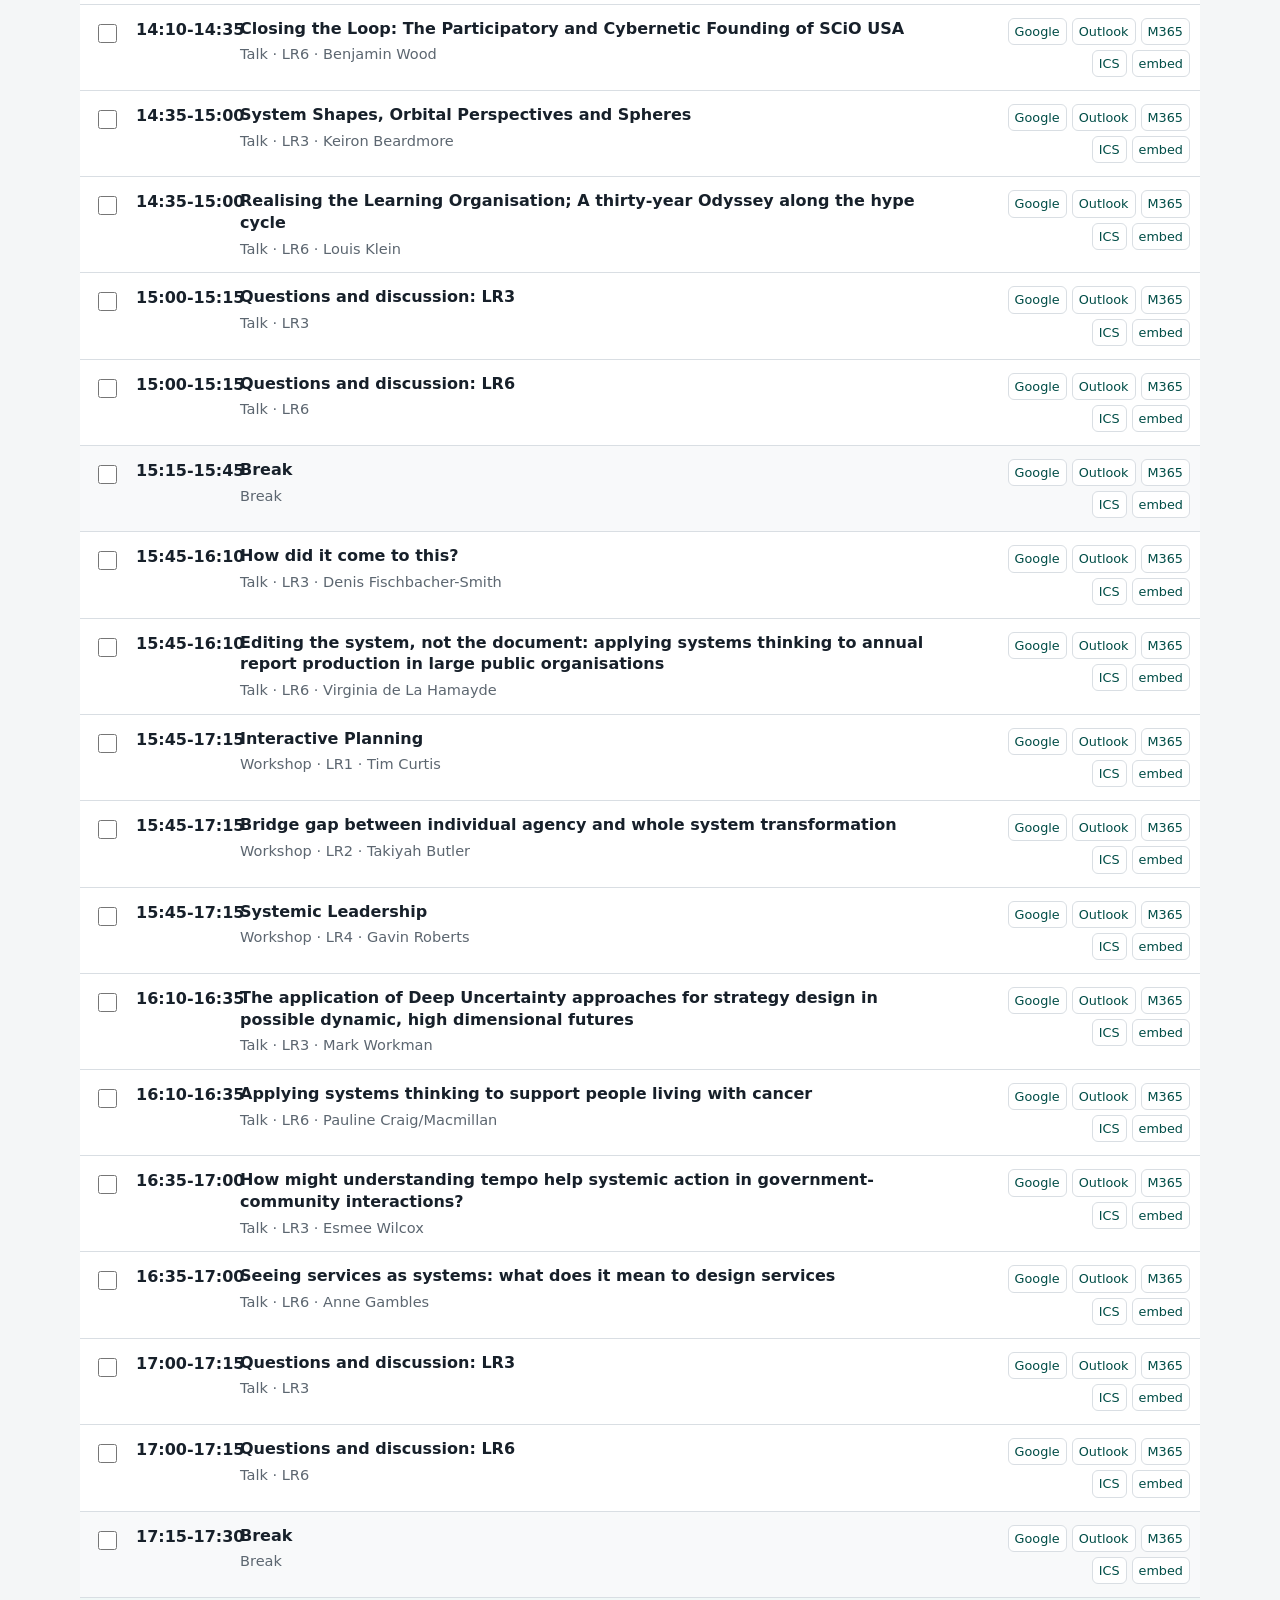
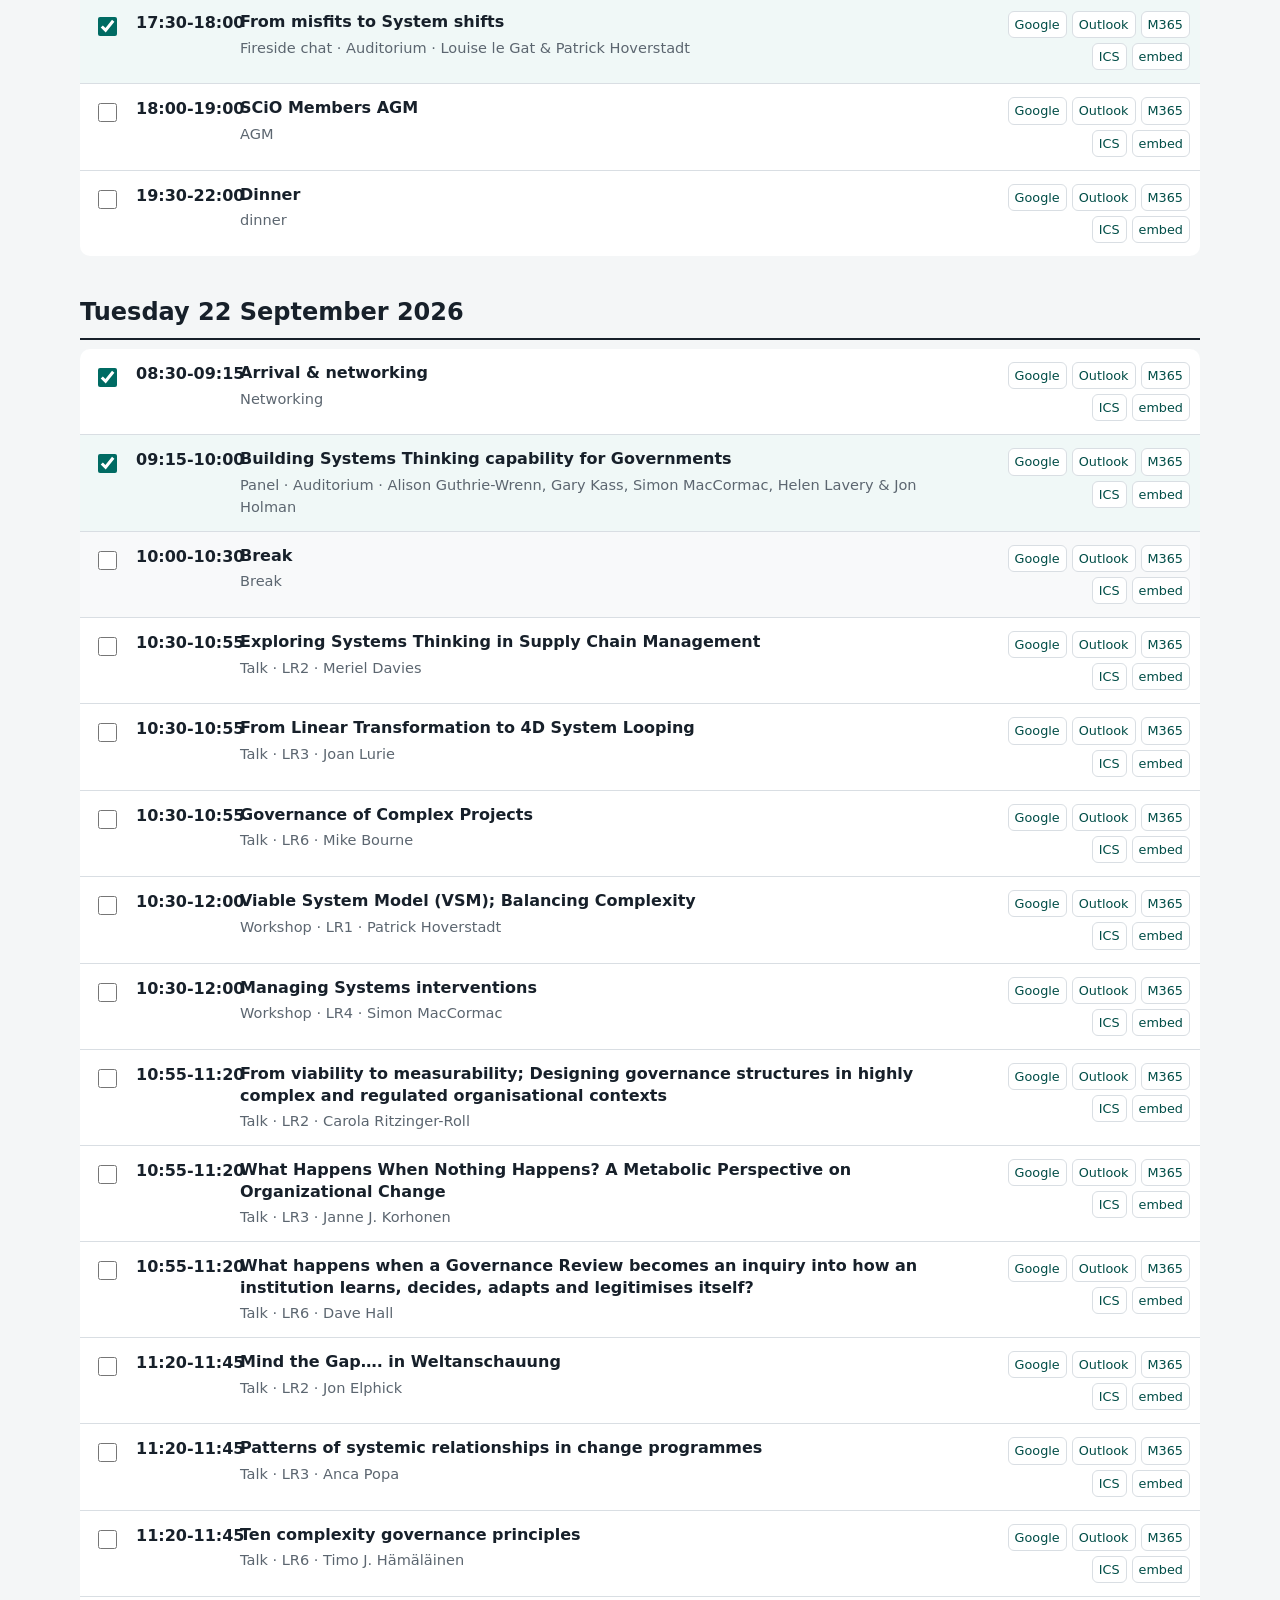
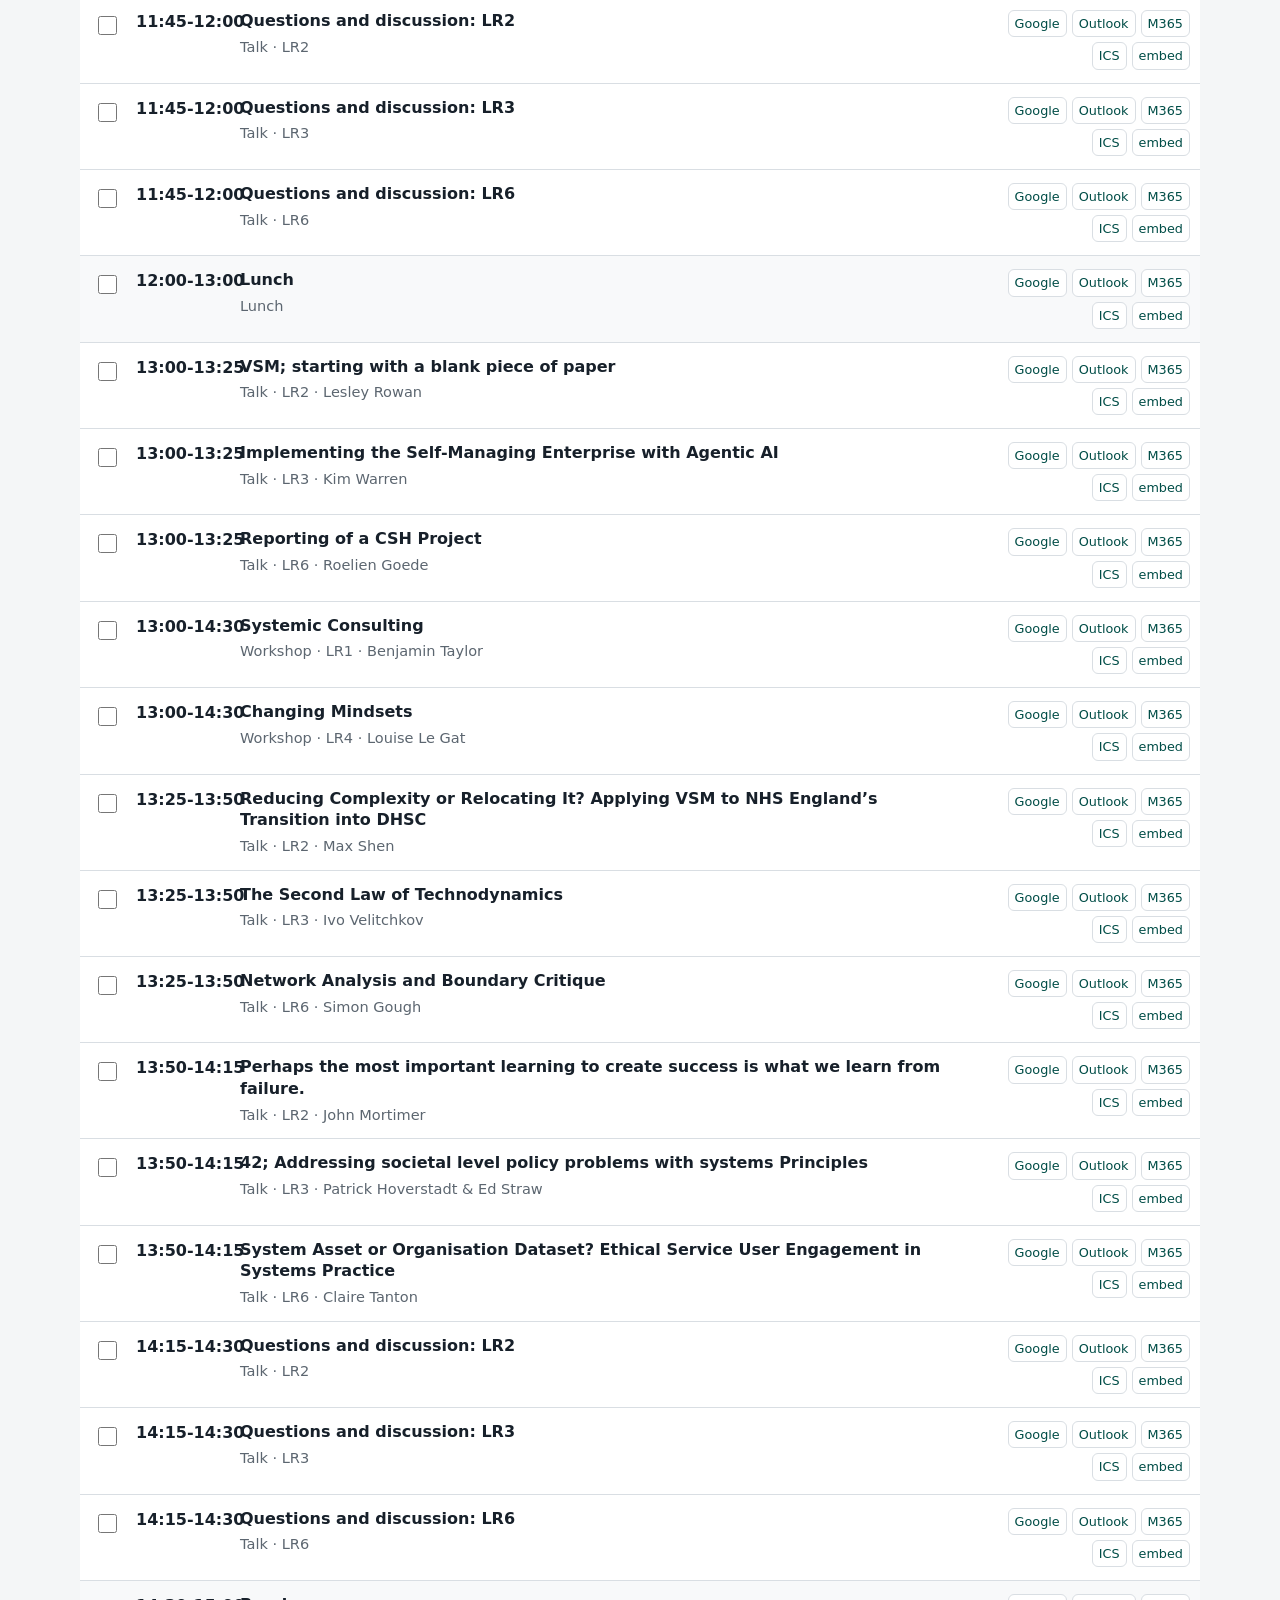
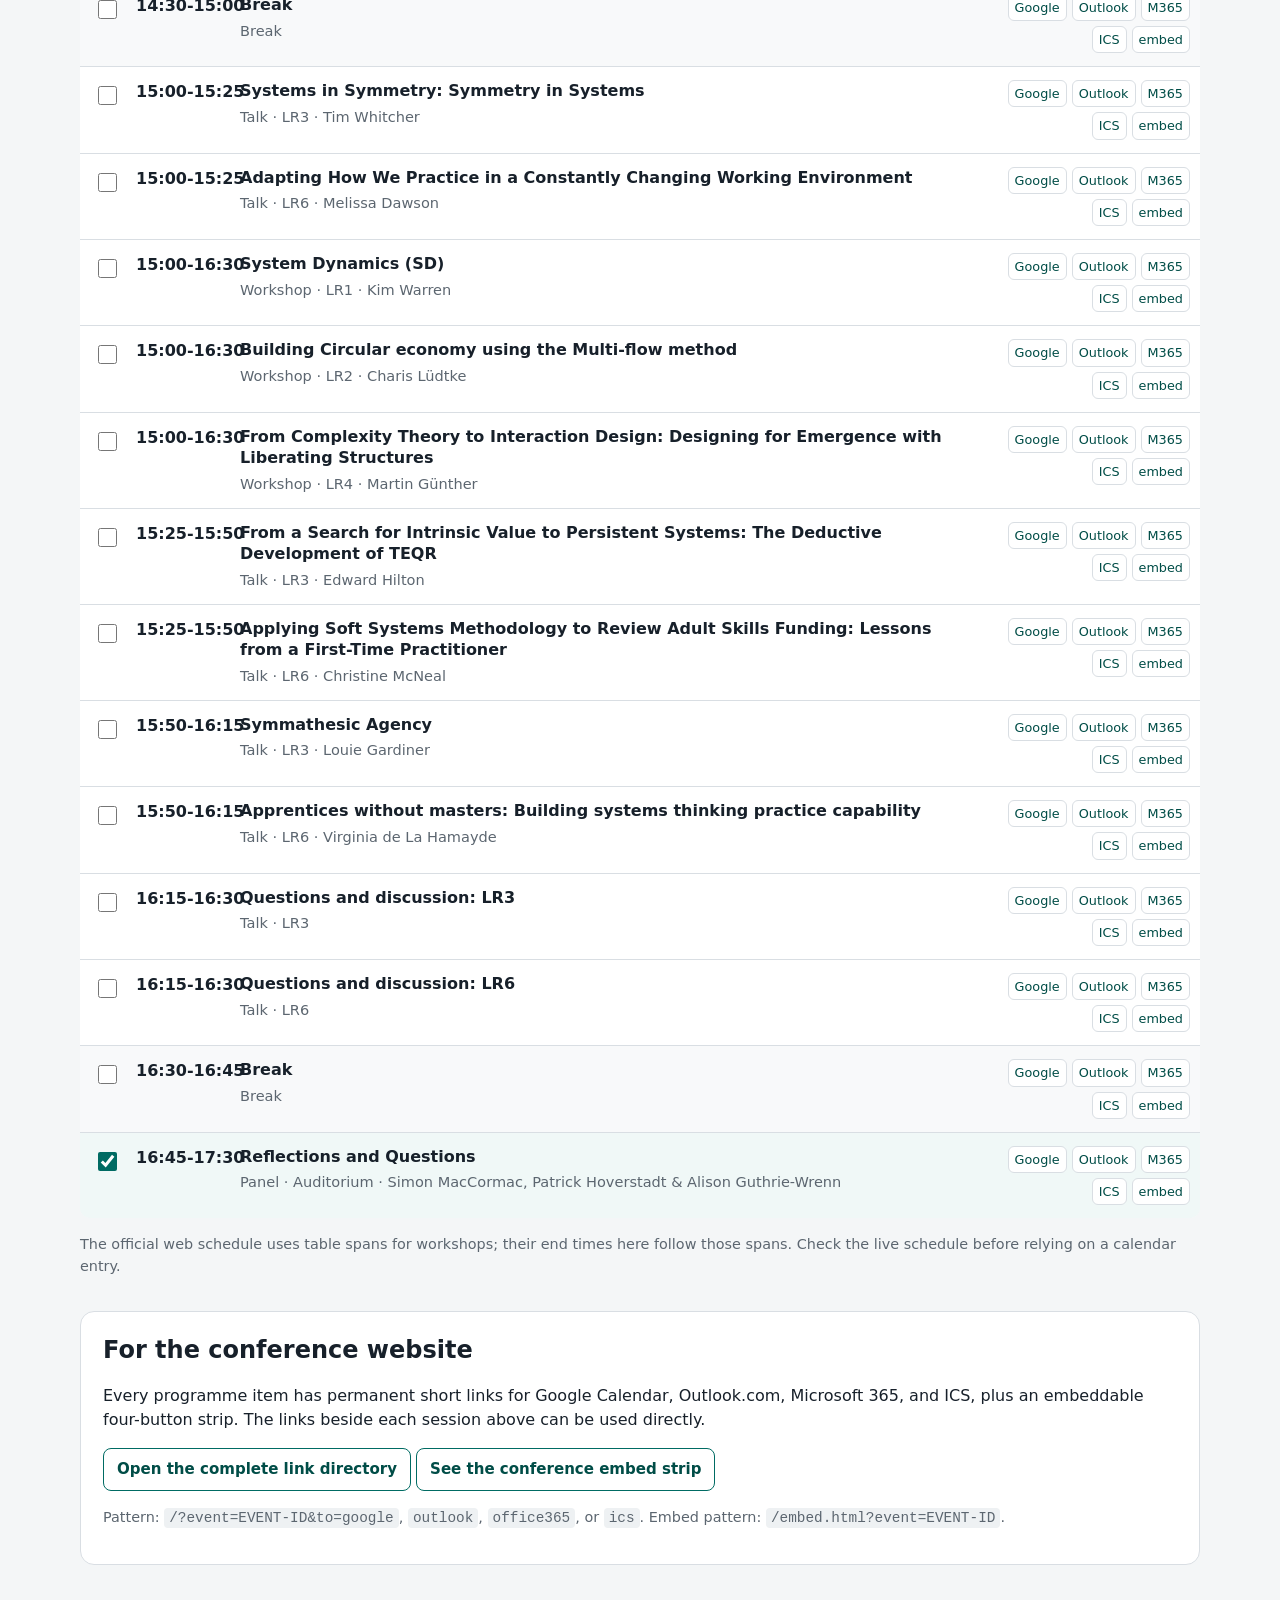
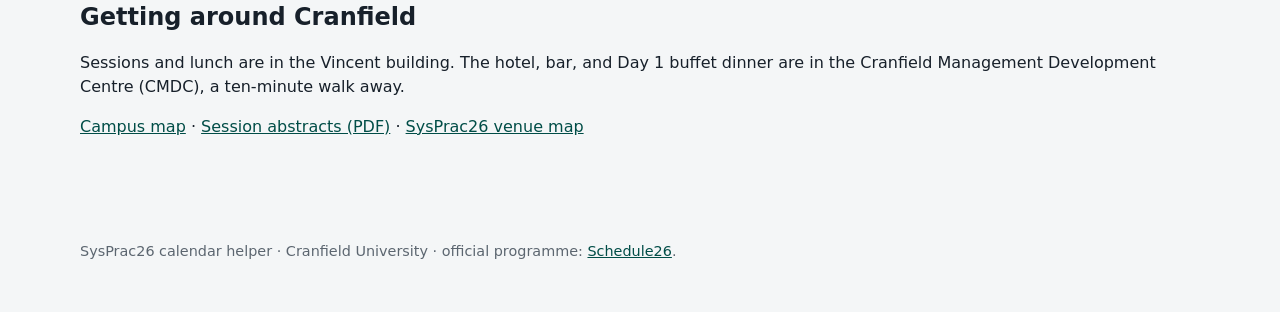
==== commit 714f7c2c: "Synchronise the conference helper with the 9 September programme review" ====
--- a/index.html
+++ b/index.html
@@ -24,7 +24,7 @@
     <button id="download-fallback" class="button primary" type="button" hidden>Download calendar file</button>
 
     <div class="notice">
-      <p><strong>Provisional programme.</strong> The official <a href="https://www.systemspractice.org/Schedule26">Schedule26 page</a> remains the source of truth. Calendar data is based on <span data-source-version>Schedule draft v0.61</span>, reviewed <span data-last-reviewed>2026-09-05</span>.</p>
+      <p><strong>Provisional programme.</strong> The official <a href="https://www.systemspractice.org/Schedule26">Schedule26 page</a> remains the source of truth. Calendar data is based on <span data-source-version>Schedule draft v0.61</span>, reviewed <span data-last-reviewed>2026-09-09</span>.</p>
     </div>
 
     <section aria-labelledby="quick-add-heading">
@@ -61,7 +61,7 @@
       <p><a class="button" href="links.html">Open the complete link directory</a> <a class="button" href="embed.html">See the conference embed strip</a></p>
       <p class="small">Pattern: <code>/?event=EVENT-ID&amp;to=google</code>, <code>outlook</code>, <code>office365</code>, or <code>ics</code>. Embed pattern: <code>/embed.html?event=EVENT-ID</code>.</p>
     </section>
-  <section class="venue-notes"><h2>Getting around Cranfield</h2><p>Sessions and lunch are in the Vincent building. The hotel, bar, and Day 1 buffet dinner are in the Cranfield Management Development Centre (CMDC), a ten-minute walk away.</p><p><a href="https://www.systemspractice.org/sites/default/files/2026-09/Cranfield-University-campus-map-2024.pdf">Campus map</a> · <a href="https://www.systemspractice.org/sites/default/files/2026-09/SysPrac26%20map%20v0.2.pdf">SysPrac26 venue map</a></p></section></main>
+  <section class="venue-notes"><h2>Getting around Cranfield</h2><p>Sessions and lunch are in the Vincent building. The hotel, bar, and Day 1 buffet dinner are in the Cranfield Management Development Centre (CMDC), a ten-minute walk away.</p><p><a href="https://www.systemspractice.org/sites/default/files/2026-09/Cranfield-University-campus-map-2024.pdf">Campus map</a> · <a href="https://www.systemspractice.org/sites/default/files/2026-09/SysPrac26%20abstracts.pdf">Session abstracts (PDF)</a> · <a href="https://www.systemspractice.org/sites/default/files/2026-09/SysPrac26%20map%20v0.2.pdf">SysPrac26 venue map</a></p></section></main>
 
   <footer>
     <div class="wrap">
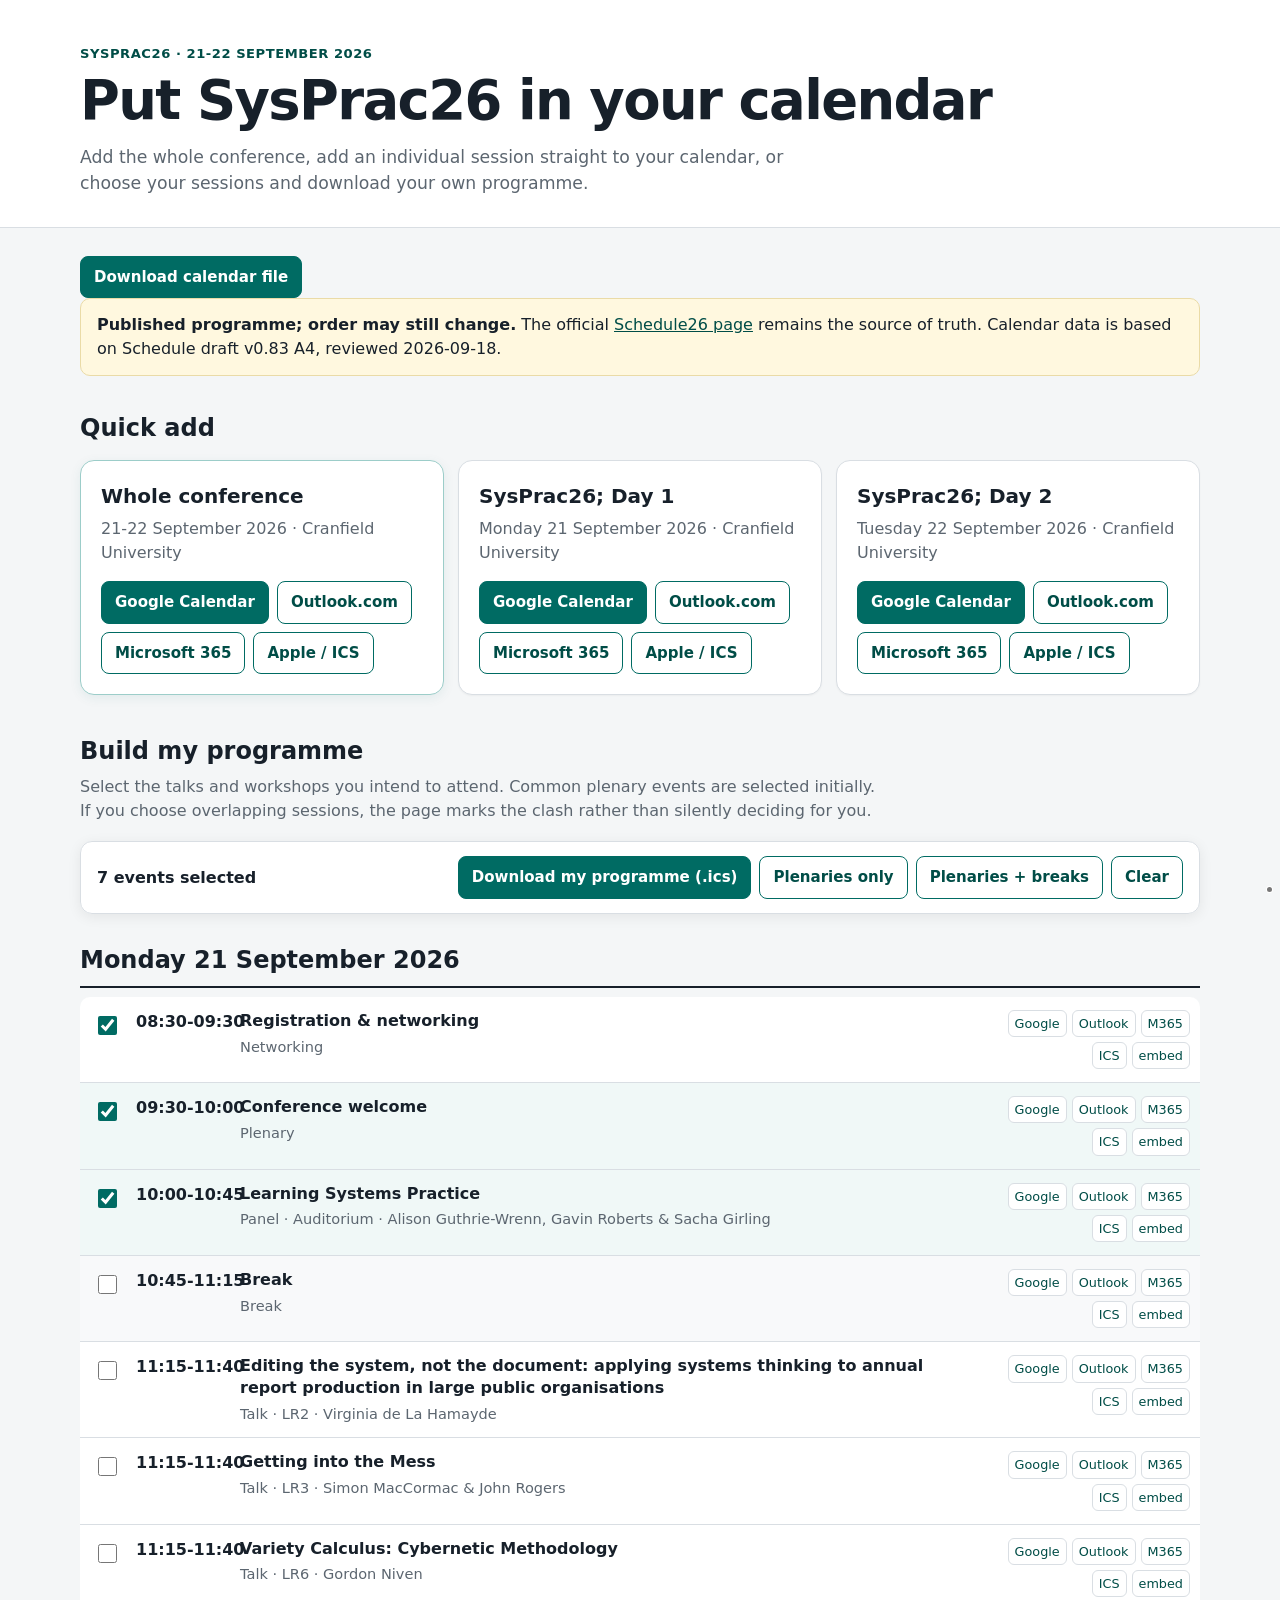
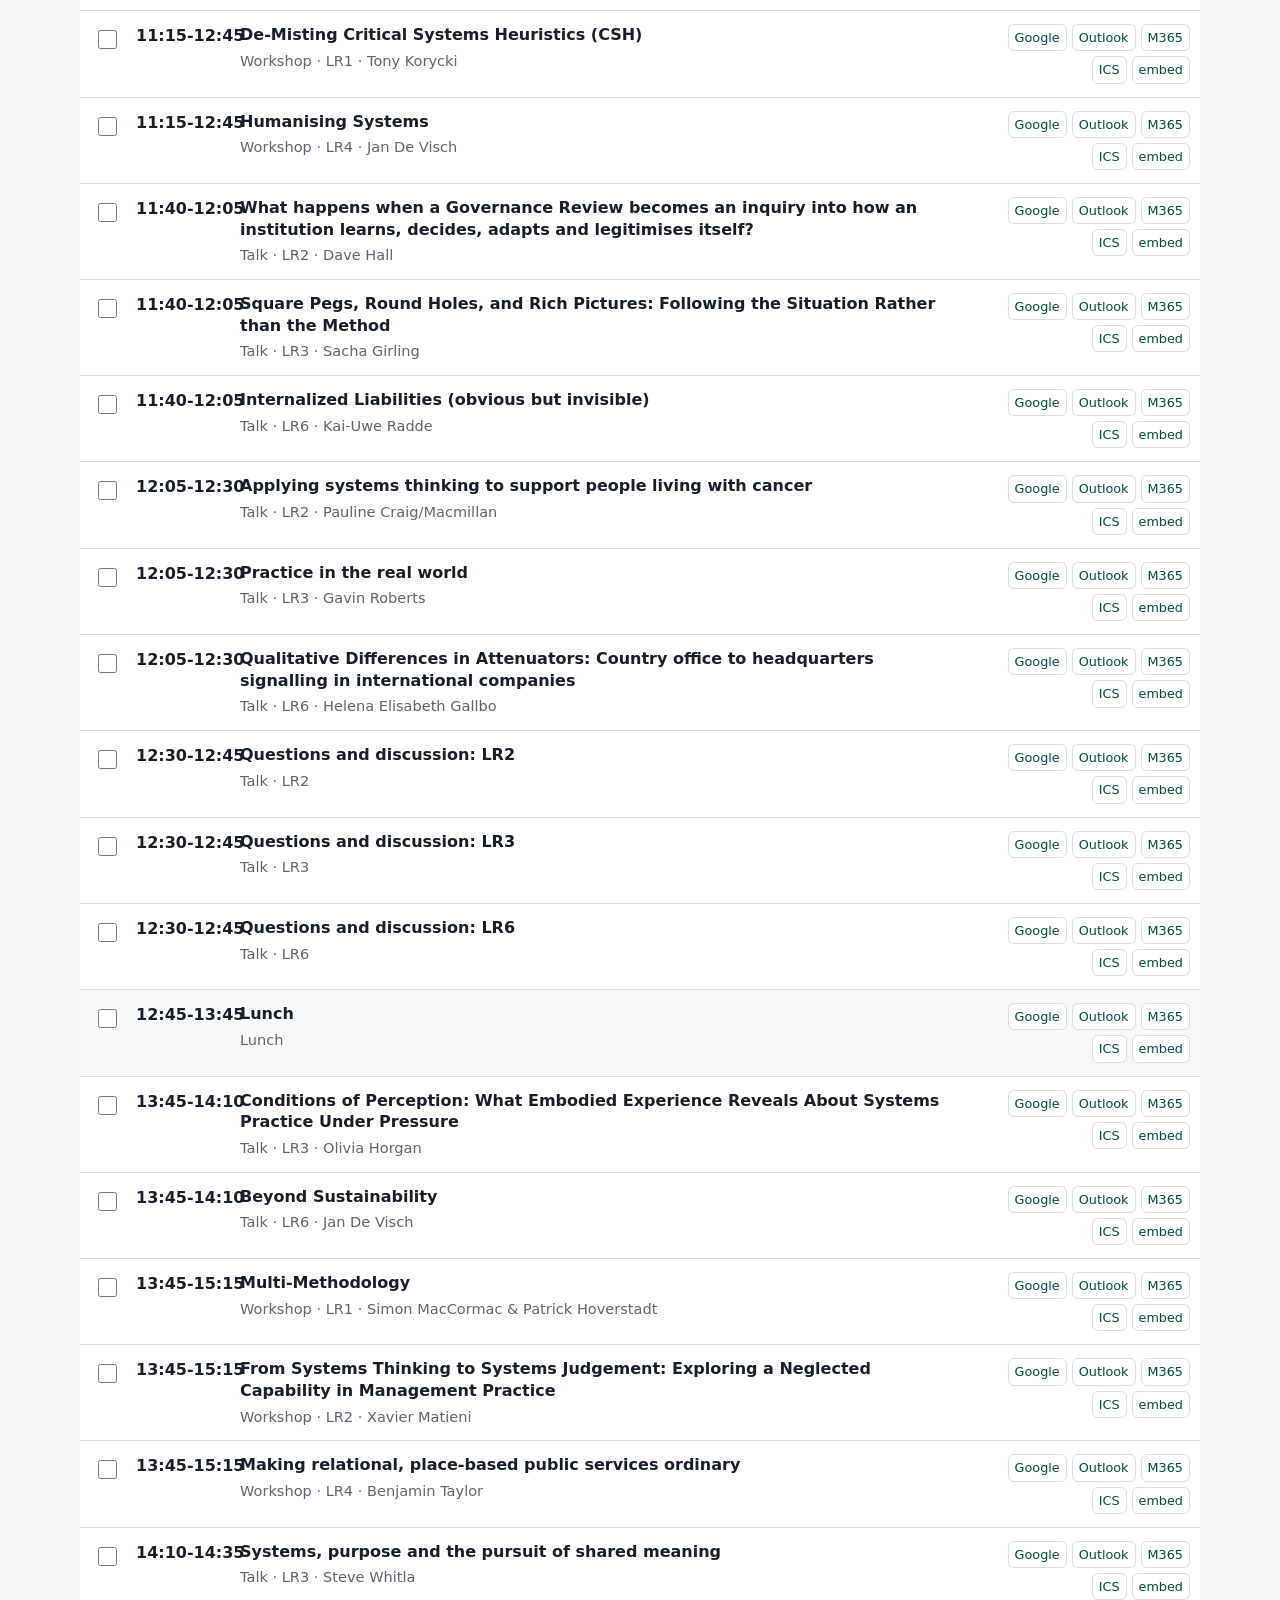
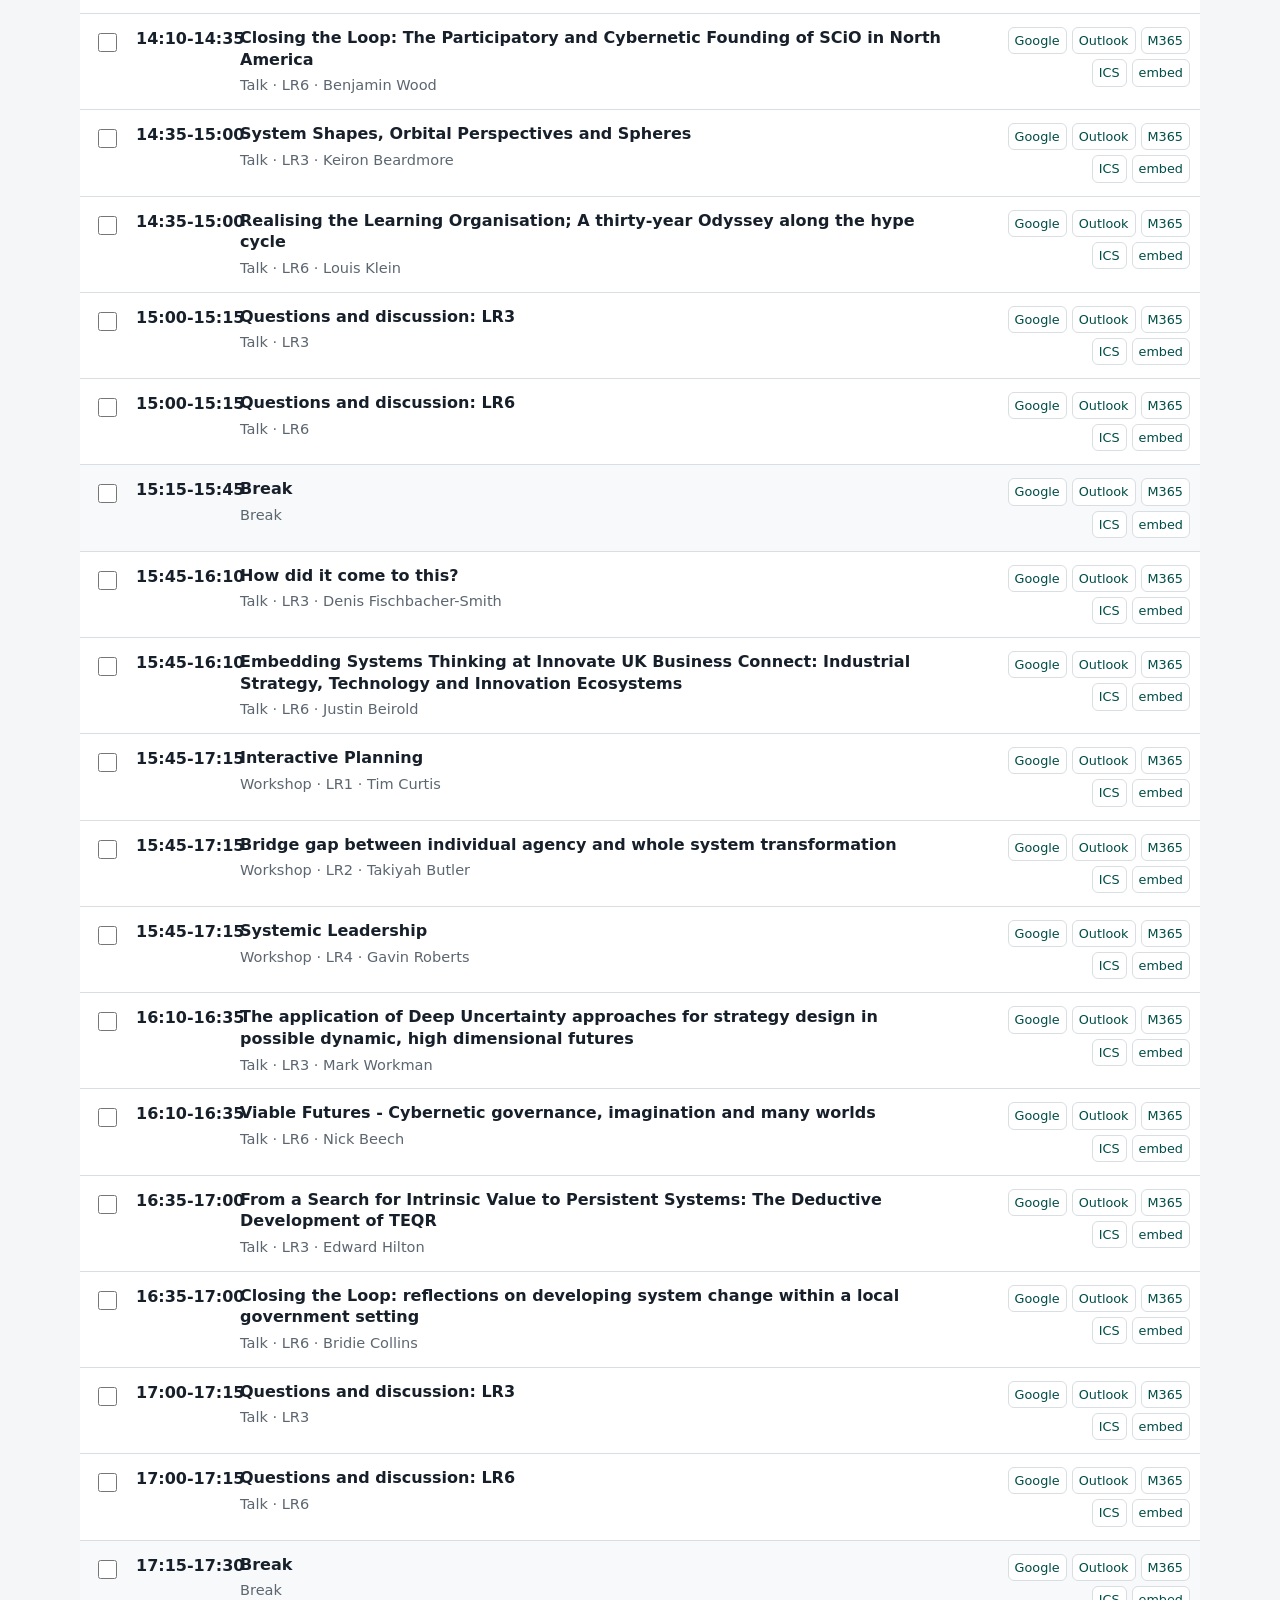
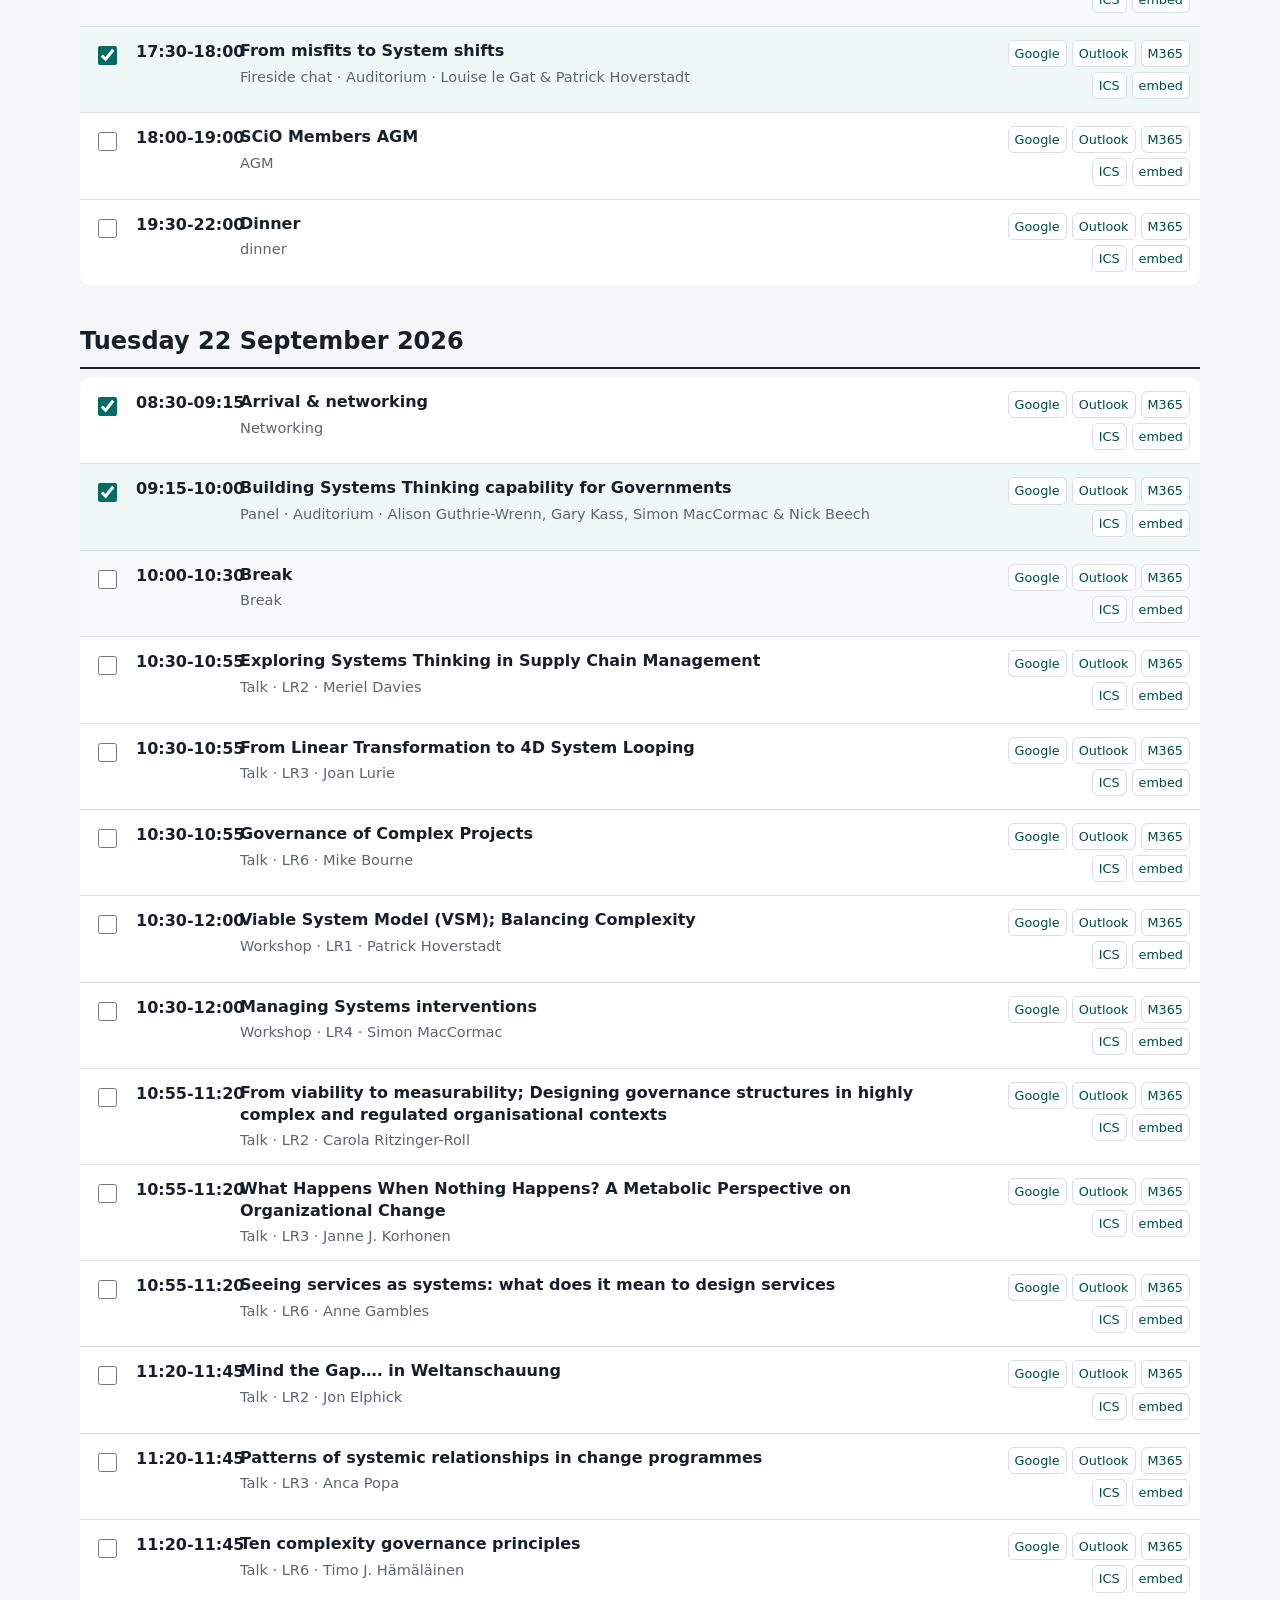
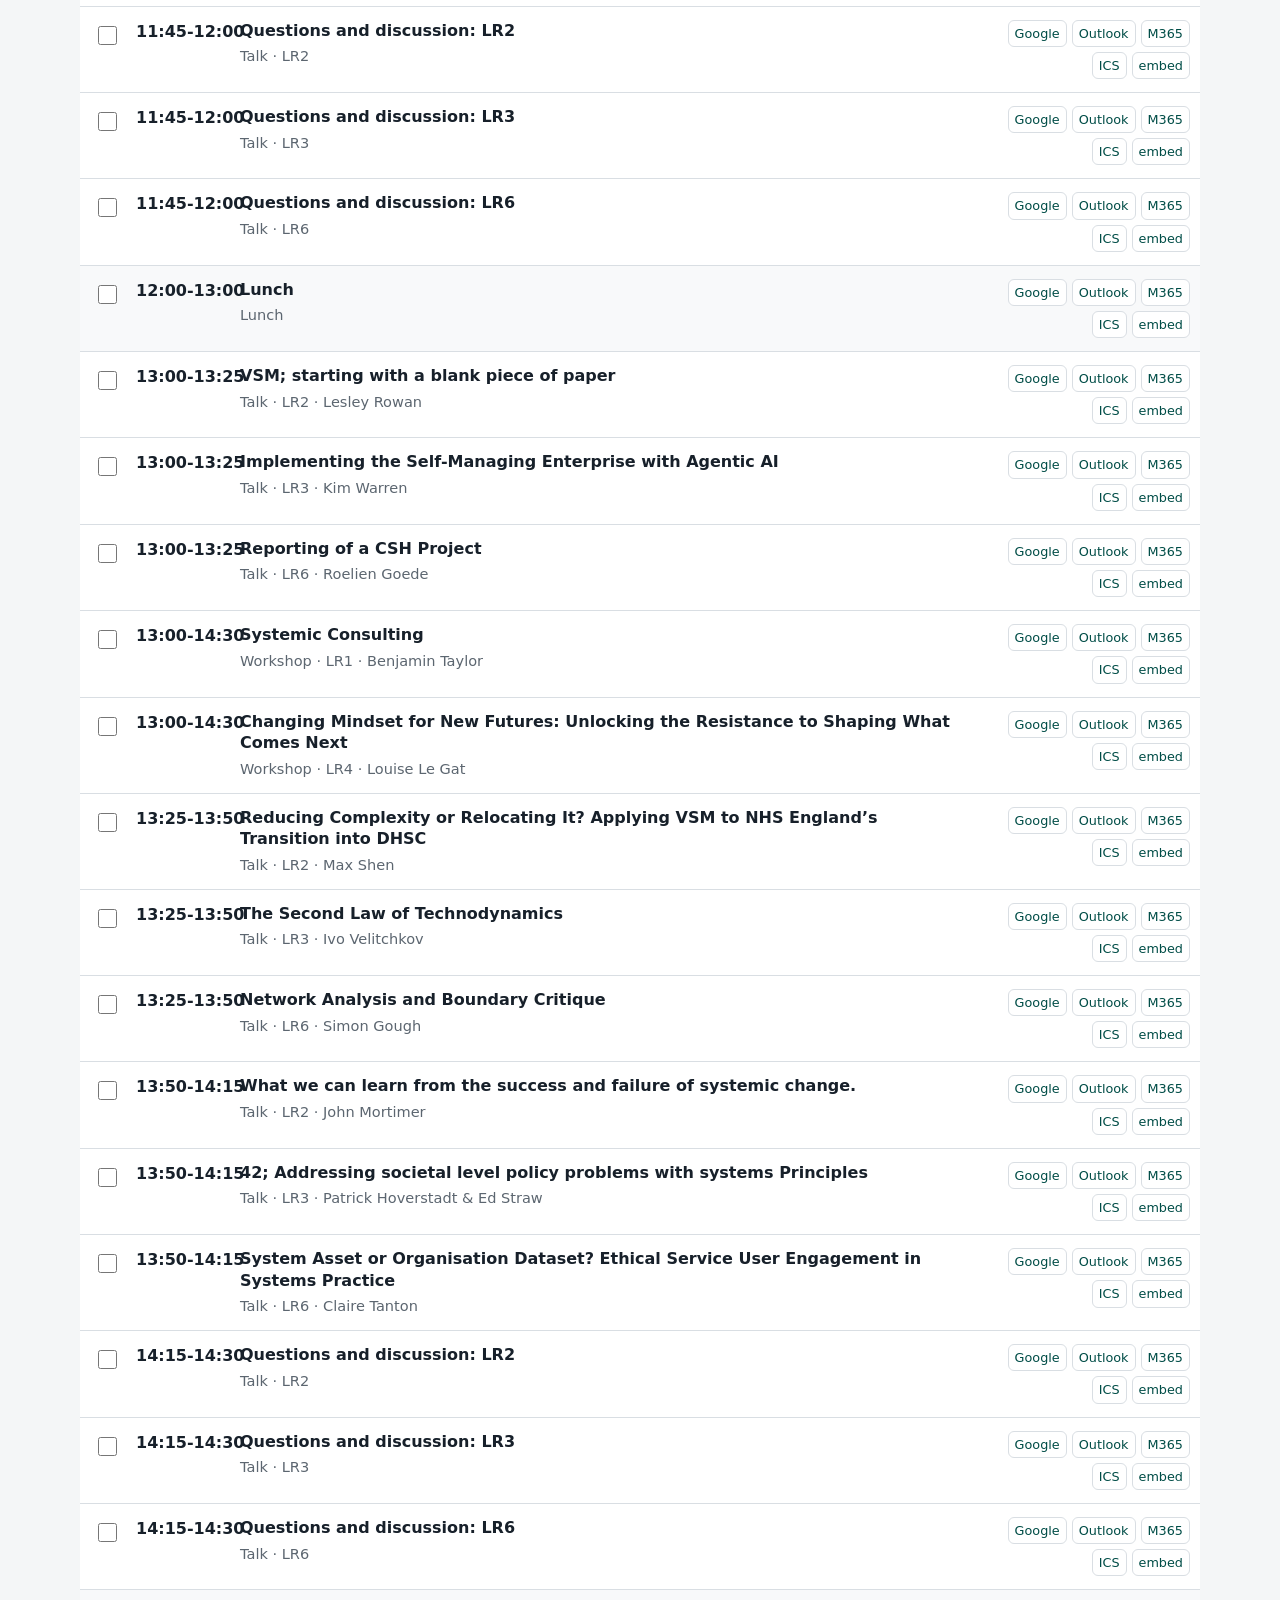
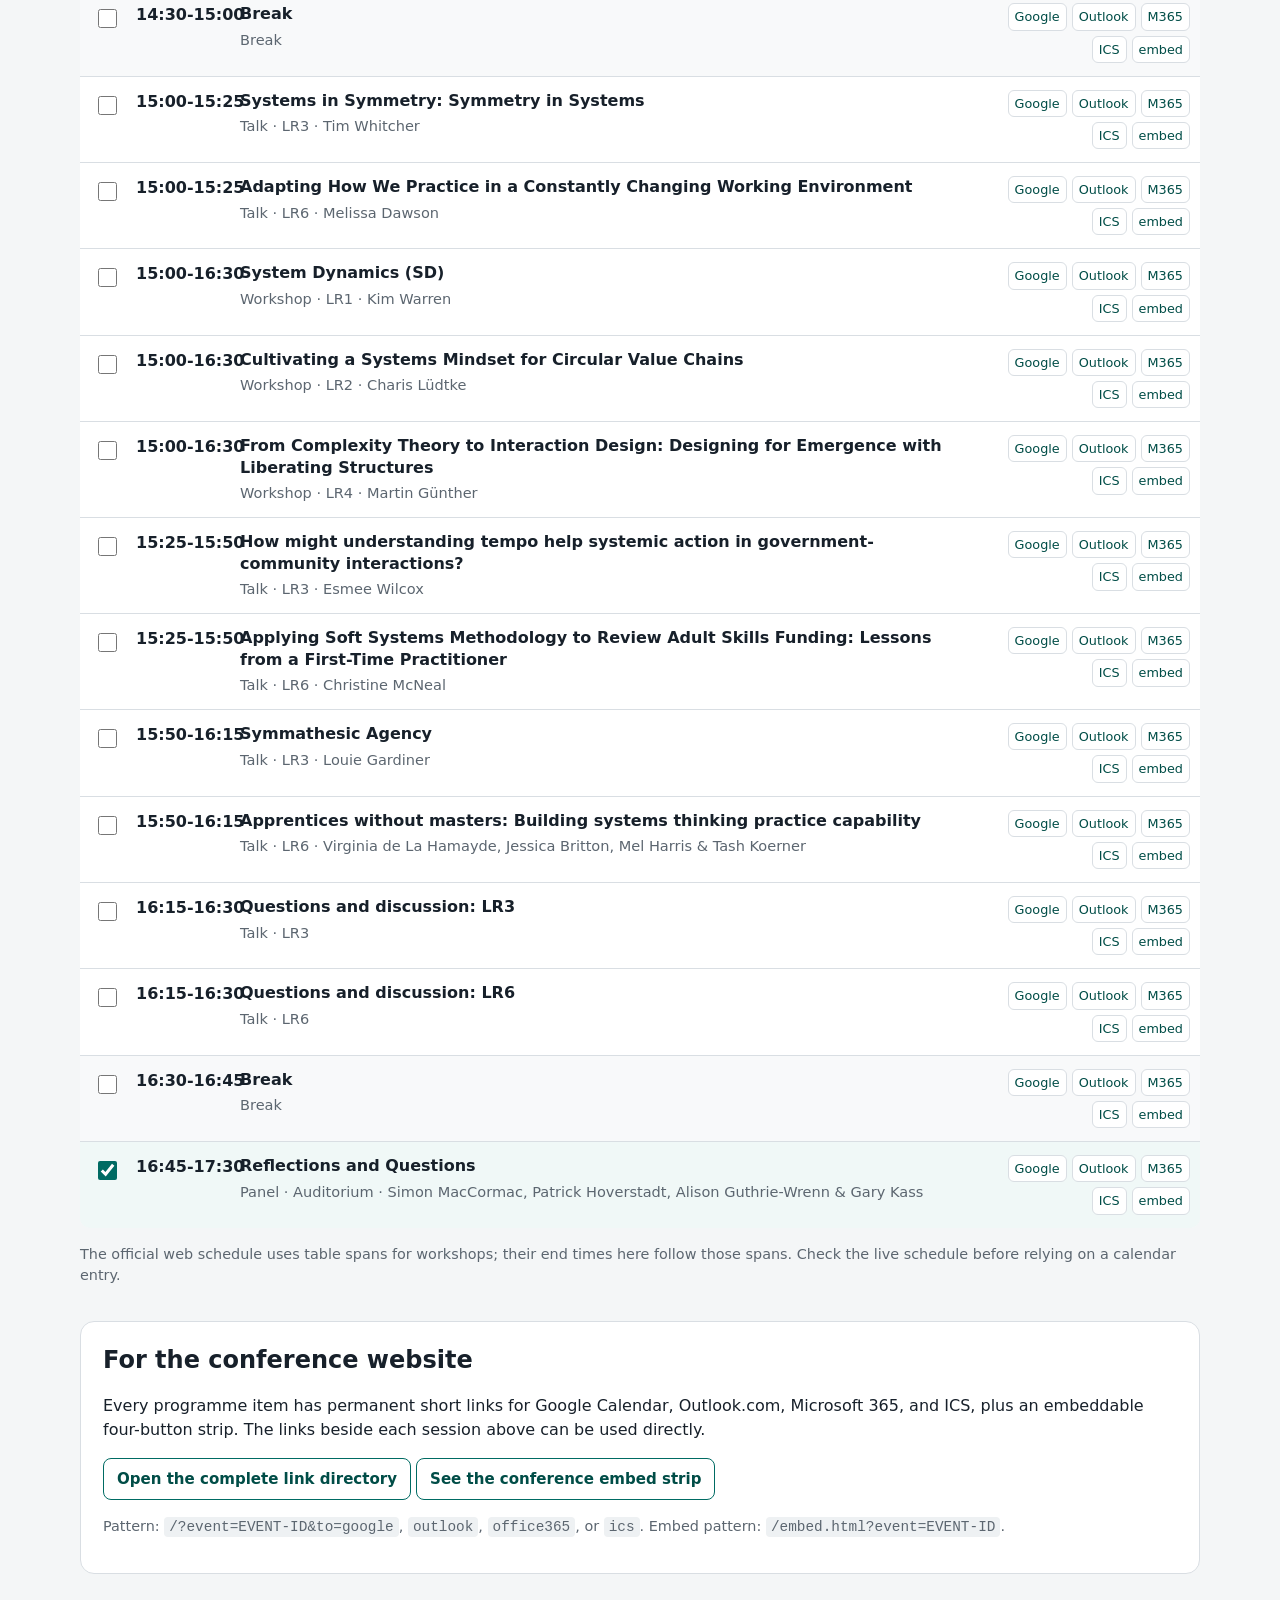
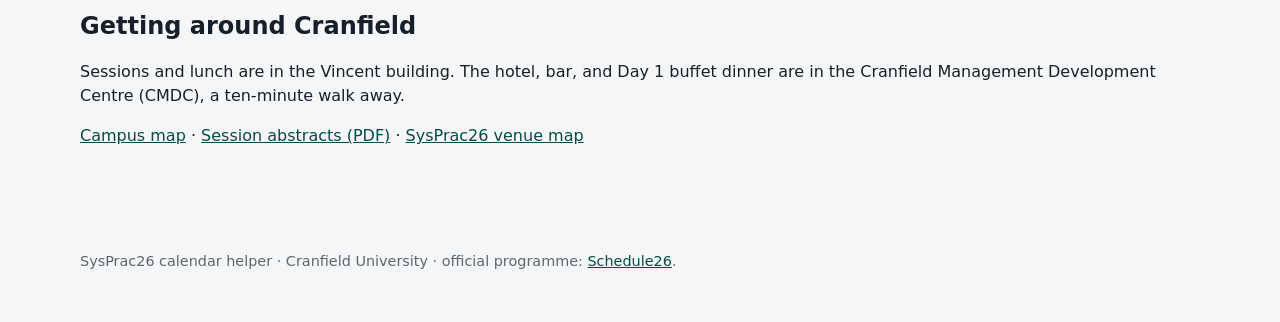
==== commit df025ddd: "Reconcile calendar with 17 September conference programme" ====
--- a/index.html
+++ b/index.html
@@ -24,7 +24,7 @@
     <button id="download-fallback" class="button primary" type="button" hidden>Download calendar file</button>
 
     <div class="notice">
-      <p><strong>Provisional programme.</strong> The official <a href="https://www.systemspractice.org/Schedule26">Schedule26 page</a> remains the source of truth. Calendar data is based on <span data-source-version>Schedule draft v0.61</span>, reviewed <span data-last-reviewed>2026-09-09</span>.</p>
+      <p><strong>Published programme; order may still change.</strong> The official <a href="https://www.systemspractice.org/Schedule26">Schedule26 page</a> remains the source of truth. Calendar data is based on <span data-source-version>Schedule draft v0.83 A4</span>, reviewed <span data-last-reviewed>2026-09-18</span>.</p>
     </div>
 
     <section aria-labelledby="quick-add-heading">
